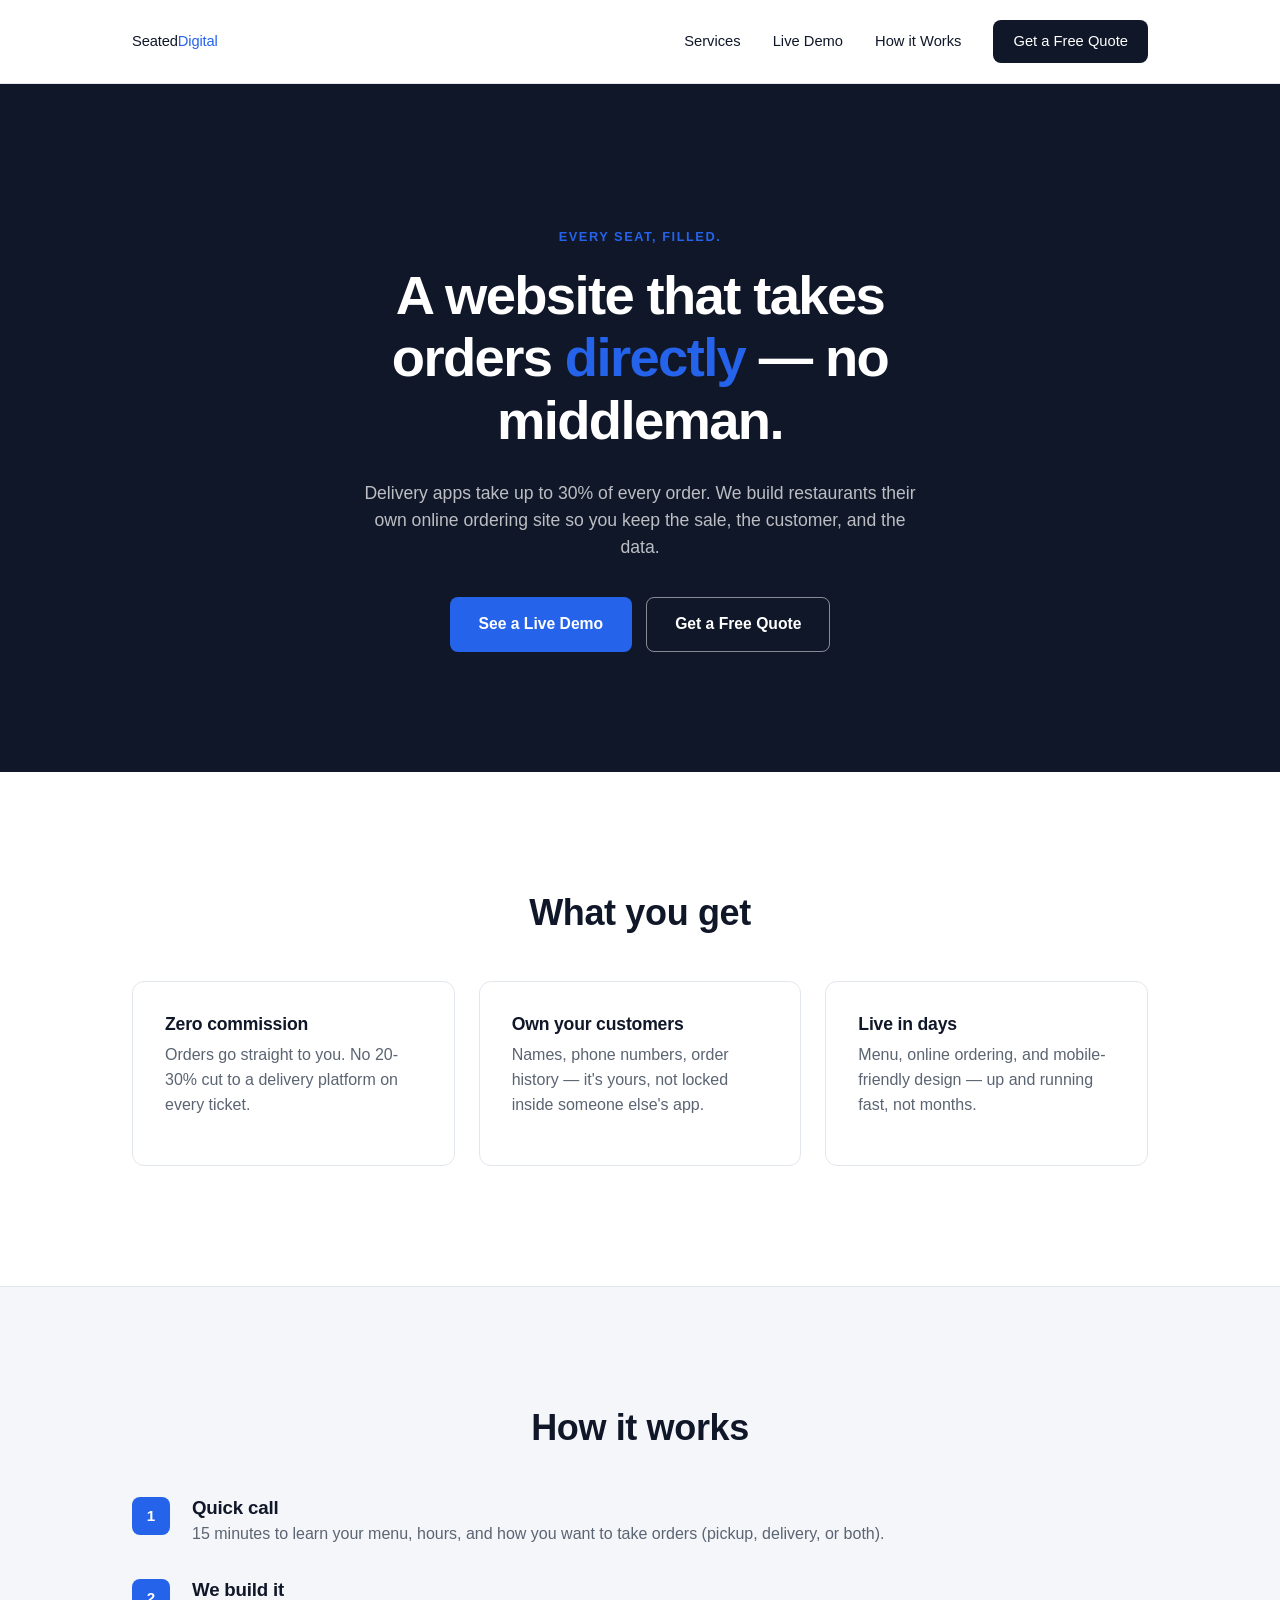
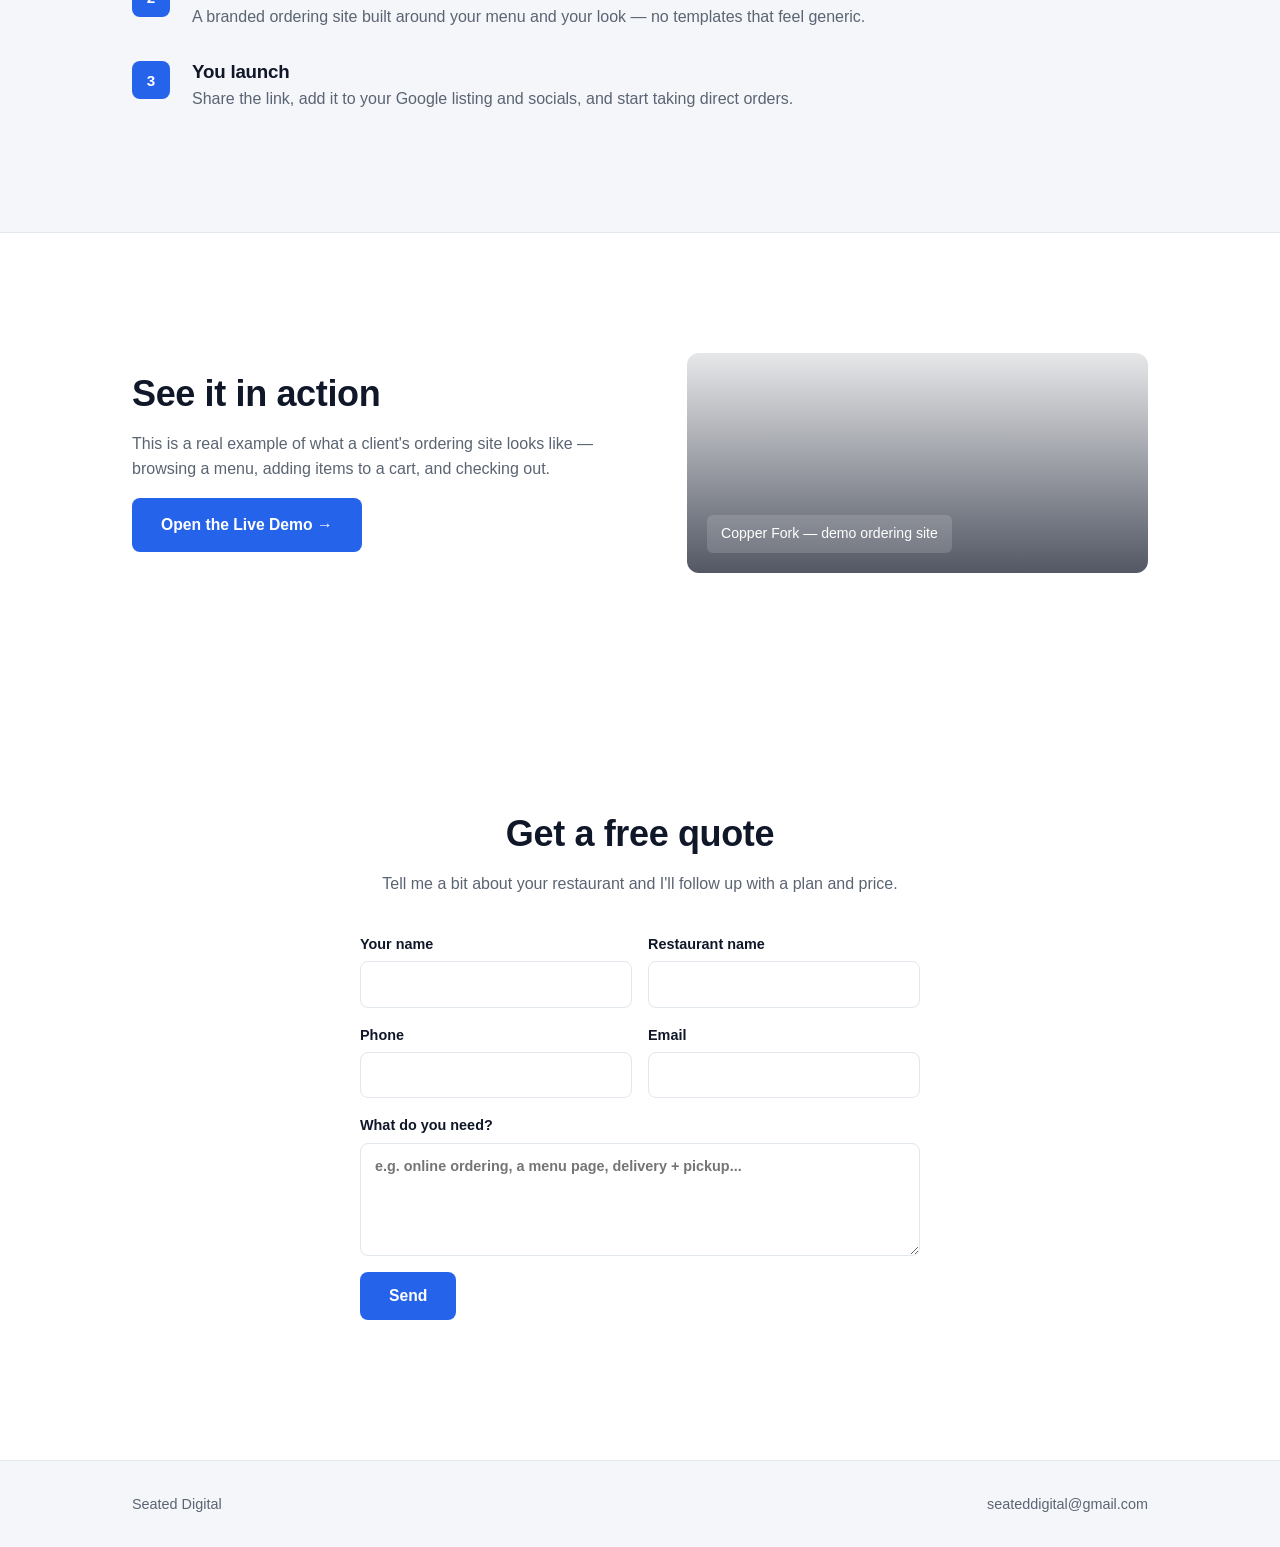
==== index.html @ dfafac38 "Simplify hero to solid background, switch accent color from orange to blue" ====
<!DOCTYPE html>
<html lang="en">
<head>
<!-- Google tag (gtag.js) -->
<script async src="https://www.googletagmanager.com/gtag/js?id=G-6BT184JYH4"></script>
<script>
  window.dataLayer = window.dataLayer || [];
  function gtag(){dataLayer.push(arguments);}
  gtag('js', new Date());

  gtag('config', 'G-6BT184JYH4');
</script>
<meta charset="UTF-8">
<meta name="viewport" content="width=device-width, initial-scale=1.0">
<title>Seated Digital — Websites & Online Ordering for Restaurants</title>
<link rel="stylesheet" href="styles.css">
</head>
<body>

<header class="nav">
  <div class="nav-inner">
    <a href="#top" class="logo">Seated<span>Digital</span></a>
    <nav>
      <a href="#services">Services</a>
      <a href="#demo">Live Demo</a>
      <a href="#how">How it Works</a>
      <a href="#contact" class="nav-cta">Get a Free Quote</a>
    </nav>
  </div>
</header>

<section class="hero" id="top">
  <div class="hero-inner">
    <p class="eyebrow">Every seat, filled.</p>
    <h1>A website that takes<br>orders <em>directly</em> — no middleman.</h1>
    <p class="subhead">
      Delivery apps take up to 30% of every order. We build restaurants their own
      online ordering site so you keep the sale, the customer, and the data.
    </p>
    <div class="hero-actions">
      <a href="#demo" class="btn btn-primary">See a Live Demo</a>
      <a href="#contact" class="btn btn-outline">Get a Free Quote</a>
    </div>
  </div>
</section>

<section class="value" id="services">
  <div class="section-inner">
    <h2 class="reveal">What you get</h2>
    <div class="cards">
      <div class="card reveal">
        <h3>Zero commission</h3>
        <p>Orders go straight to you. No 20-30% cut to a delivery platform on every ticket.</p>
      </div>
      <div class="card reveal">
        <h3>Own your customers</h3>
        <p>Names, phone numbers, order history — it's yours, not locked inside someone else's app.</p>
      </div>
      <div class="card reveal">
        <h3>Live in days</h3>
        <p>Menu, online ordering, and mobile-friendly design — up and running fast, not months.</p>
      </div>
    </div>
  </div>
</section>

<section class="how" id="how">
  <div class="section-inner">
    <h2 class="reveal">How it works</h2>
    <ol class="steps">
      <li class="reveal">
        <span class="step-num">1</span>
        <div>
          <h3>Quick call</h3>
          <p>15 minutes to learn your menu, hours, and how you want to take orders (pickup, delivery, or both).</p>
        </div>
      </li>
      <li class="reveal">
        <span class="step-num">2</span>
        <div>
          <h3>We build it</h3>
          <p>A branded ordering site built around your menu and your look — no templates that feel generic.</p>
        </div>
      </li>
      <li class="reveal">
        <span class="step-num">3</span>
        <div>
          <h3>You launch</h3>
          <p>Share the link, add it to your Google listing and socials, and start taking direct orders.</p>
        </div>
      </li>
    </ol>
  </div>
</section>

<section class="demo" id="demo">
  <div class="section-inner demo-inner">
    <div class="demo-text reveal">
      <h2>See it in action</h2>
      <p>
        This is a real example of what a client's ordering site looks like — browsing a menu,
        adding items to a cart, and checking out.
      </p>
      <a href="demo/index.html" class="btn btn-primary" target="_blank" rel="noopener">
        Open the Live Demo →
      </a>
    </div>
    <div class="demo-preview reveal">
      <div class="demo-preview-badge">Copper Fork — demo ordering site</div>
    </div>
  </div>
</section>

<section class="contact" id="contact">
  <div class="section-inner contact-inner reveal">
    <h2>Get a free quote</h2>
    <p>Tell me a bit about your restaurant and I'll follow up with a plan and price.</p>
    <form name="contact" method="POST" data-netlify="true" netlify-honeypot="bot-field" action="/thank-you.html">
      <input type="hidden" name="form-name" value="contact">
      <p class="visually-hidden"><label>Don't fill this out if you're human: <input name="bot-field"></label></p>
      <div class="form-row">
        <label>Your name
          <input type="text" name="name" required>
        </label>
        <label>Restaurant name
          <input type="text" name="restaurant" required>
        </label>
      </div>
      <div class="form-row">
        <label>Phone
          <input type="tel" name="phone">
        </label>
        <label>Email
          <input type="email" name="email" required>
        </label>
      </div>
      <label>What do you need?
        <textarea name="message" rows="4" placeholder="e.g. online ordering, a menu page, delivery + pickup..."></textarea>
      </label>
      <button type="submit" class="btn btn-primary">Send</button>
    </form>
  </div>
</section>

<footer class="footer">
  <div class="section-inner footer-inner">
    <span>Seated Digital</span>
    <a href="mailto:seateddigital@gmail.com">seateddigital@gmail.com</a>
  </div>
</footer>

<script src="script.js"></script>
</body>
</html>
---- styles.css ----
:root {
  --ink: #101728;
  --paper: #ffffff;
  --surface: #f4f6fa;
  --accent: #2563eb;
  --accent-dark: #1d4ed8;
  --line: #e2e6ed;
  --muted: #5b6472;
  font-family: -apple-system, BlinkMacSystemFont, "Segoe UI", Inter, Roboto, sans-serif;
}

* { box-sizing: border-box; }

html { scroll-behavior: smooth; }

body {
  margin: 0;
  color: var(--ink);
  background: var(--paper);
  line-height: 1.55;
}

h1, h2, h3 { line-height: 1.15; margin: 0 0 0.5em; letter-spacing: -0.01em; }
p { margin: 0 0 1em; color: var(--muted); }
a { color: inherit; }

.section-inner {
  max-width: 1080px;
  margin: 0 auto;
  padding: 0 32px;
}

/* Scroll-reveal */
.reveal {
  opacity: 0;
  transform: translateY(24px);
  transition: opacity 0.7s cubic-bezier(0.16,1,0.3,1), transform 0.7s cubic-bezier(0.16,1,0.3,1);
}
.reveal.in-view { opacity: 1; transform: translateY(0); }
@media (prefers-reduced-motion: reduce) {
  .reveal { opacity: 1; transform: none; transition: none; }
}

/* Nav */
.nav {
  position: sticky;
  top: 0;
  background: rgba(255,255,255,0.96);
  border-bottom: 1px solid var(--line);
  z-index: 10;
  transition: box-shadow 0.3s ease;
}
.nav.scrolled { box-shadow: 0 4px 16px rgba(16,23,40,0.05); }
.nav-inner {
  max-width: 1080px;
  margin: 0 auto;
  padding: 20px 32px;
  display: flex;
  align-items: center;
  justify-content: space-between;
}
.logo {
  font-weight: 700;
  font-size: 1.15rem;
  letter-spacing: -0.01em;
  text-decoration: none;
  color: var(--ink);
}
.logo span { color: var(--accent); }
.nav nav { display: flex; align-items: center; gap: 32px; }
.nav a { text-decoration: none; font-size: 0.92rem; font-weight: 500; color: var(--ink); position: relative; }
.nav nav a:not(.nav-cta)::after {
  content: "";
  position: absolute;
  left: 0; bottom: -4px;
  width: 100%; height: 1px;
  background: var(--ink);
  transform: scaleX(0);
  transform-origin: right;
  transition: transform 0.3s ease;
}
.nav nav a:not(.nav-cta):hover::after { transform: scaleX(1); transform-origin: left; }
.nav-cta {
  background: var(--ink);
  color: white !important;
  padding: 10px 20px;
  border-radius: 8px;
  font-weight: 600;
  transition: background 0.25s ease, transform 0.25s ease;
  display: inline-block;
}
.nav-cta:hover { background: var(--accent); transform: translateY(-1px); }

/* Hero: simple solid background, no photos */
.hero {
  padding: 140px 32px 120px;
  text-align: center;
  background: var(--ink);
}
.hero-inner { max-width: 700px; margin: 0 auto; }
.eyebrow {
  display: inline-block;
  font-weight: 600;
  font-size: 0.8rem;
  letter-spacing: 0.12em;
  text-transform: uppercase;
  color: var(--accent);
  margin-bottom: 18px;
}
.hero h1 {
  font-size: clamp(2.2rem, 5.5vw, 3.4rem);
  letter-spacing: -0.03em;
  color: white;
}
.hero h1 em { font-style: normal; color: var(--accent); }
.subhead {
  font-size: 1.1rem;
  max-width: 560px;
  margin: 22px auto 36px;
  color: rgba(255,255,255,0.72);
}
.hero-actions { display: flex; gap: 14px; justify-content: center; flex-wrap: wrap; }

.btn {
  display: inline-block;
  padding: 14px 28px;
  border-radius: 8px;
  font-weight: 600;
  text-decoration: none;
  font-size: 0.98rem;
  border: 1px solid transparent;
  cursor: pointer;
  transition: transform 0.25s cubic-bezier(0.16,1,0.3,1), box-shadow 0.25s cubic-bezier(0.16,1,0.3,1), background 0.2s ease, color 0.2s ease, border-color 0.2s ease;
}
.btn-primary { background: var(--accent); color: white; }
.btn-primary:hover {
  background: var(--accent-dark);
  transform: translateY(-2px);
  box-shadow: 0 10px 24px rgba(37, 99, 235, 0.3);
}
.btn-outline { border-color: var(--ink); color: var(--ink); }
.btn-outline:hover { background: var(--ink); color: white; transform: translateY(-2px); }
.hero .btn-outline { border-color: rgba(255,255,255,0.5); color: white; }
.hero .btn-outline:hover { background: white; color: var(--ink); border-color: white; }

/* Value cards */
.value { padding: 120px 0; }
.value h2, .how h2, .demo h2, .contact h2 { text-align: center; font-size: 2.25rem; }
.cards {
  display: grid;
  grid-template-columns: repeat(auto-fit, minmax(240px, 1fr));
  gap: 24px;
  margin-top: 48px;
}
.card {
  background: var(--paper);
  border: 1px solid var(--line);
  border-radius: 12px;
  padding: 32px;
  transition: transform 0.35s cubic-bezier(0.16,1,0.3,1), box-shadow 0.35s cubic-bezier(0.16,1,0.3,1), border-color 0.3s ease;
}
.card:hover {
  transform: translateY(-6px);
  box-shadow: 0 20px 40px rgba(16,23,40,0.08);
  border-color: rgba(37,99,235,0.3);
}
.card h3 { color: var(--ink); font-size: 1.1rem; }

.visually-hidden {
  position: absolute;
  width: 1px; height: 1px;
  overflow: hidden;
  clip: rect(0 0 0 0);
  white-space: nowrap;
}

/* How it works */
.how {
  padding: 120px 0;
  background: var(--surface);
  color: var(--ink);
  border-top: 1px solid var(--line);
  border-bottom: 1px solid var(--line);
}
.steps { list-style: none; margin: 48px 0 0; padding: 0; display: grid; gap: 32px; }
.steps li {
  display: flex; gap: 22px; align-items: flex-start;
  transition: transform 0.4s cubic-bezier(0.16,1,0.3,1);
}
.steps li:hover { transform: translateX(6px); }
.step-num {
  flex-shrink: 0;
  width: 38px; height: 38px;
  border-radius: 8px;
  background: var(--accent);
  color: white;
  display: flex; align-items: center; justify-content: center;
  font-weight: 700;
  font-size: 0.95rem;
  transition: transform 0.35s cubic-bezier(0.16,1,0.3,1);
}
.steps li:hover .step-num { transform: scale(1.08); }
.steps h3 { margin-bottom: 4px; color: var(--ink); }
.steps p { margin: 0; color: var(--muted); }

/* Demo */
.demo { padding: 120px 0; }
.demo-inner {
  display: grid;
  grid-template-columns: 1.1fr 1fr;
  gap: 48px;
  align-items: center;
  text-align: left;
}
.demo h2 { text-align: left; }
.demo-preview {
  background:
    linear-gradient(180deg, rgba(16,23,40,0.1), rgba(16,23,40,0.72)),
    url("https://images.unsplash.com/photo-1627781962452-6b468257844b?w=800&q=75&auto=format&fit=crop") center/cover no-repeat;
  border-radius: 12px;
  min-height: 220px;
  display: flex;
  align-items: flex-end;
  padding: 20px;
  transition: transform 0.5s cubic-bezier(0.16,1,0.3,1), box-shadow 0.5s cubic-bezier(0.16,1,0.3,1);
}
.demo-preview:hover {
  transform: scale(1.02);
  box-shadow: 0 20px 44px rgba(16,23,40,0.16);
}
.demo-preview-badge {
  background: rgba(255,255,255,0.15);
  backdrop-filter: blur(4px);
  color: white;
  padding: 8px 14px;
  border-radius: 6px;
  font-size: 0.88rem;
}

/* Contact */
.contact { padding: 120px 0 140px; background: var(--paper); }
.contact-inner { text-align: center; }
.contact form { text-align: left; max-width: 560px; margin: 36px auto 0; display: grid; gap: 16px; }
.form-row { display: grid; grid-template-columns: 1fr 1fr; gap: 16px; }
label { display: flex; flex-direction: column; gap: 6px; font-size: 0.9rem; font-weight: 600; color: var(--ink); }
input, textarea {
  font: inherit;
  padding: 11px 14px;
  border: 1px solid var(--line);
  border-radius: 8px;
  background: var(--paper);
  transition: border-color 0.2s ease, box-shadow 0.2s ease;
}
input:focus, textarea:focus {
  outline: none;
  border-color: var(--accent);
  box-shadow: 0 0 0 3px rgba(37,99,235,0.14);
}
.contact .btn { justify-self: start; }

/* Footer */
.footer { padding: 32px 0; background: var(--surface); border-top: 1px solid var(--line); }
.footer-inner { display: flex; justify-content: space-between; font-size: 0.9rem; color: var(--muted); }
.footer a { text-decoration: none; color: var(--muted); transition: color 0.2s ease; }
.footer a:hover { color: var(--accent); }

@media (max-width: 720px) {
  .nav nav { gap: 14px; }
  .nav nav a:not(.nav-cta) { display: none; }
  .demo-inner { grid-template-columns: 1fr; }
  .form-row { grid-template-columns: 1fr; }
  .hero { padding: 100px 24px 80px; }
  .value, .how, .demo { padding: 80px 0; }
  .contact { padding: 80px 0 100px; }
}
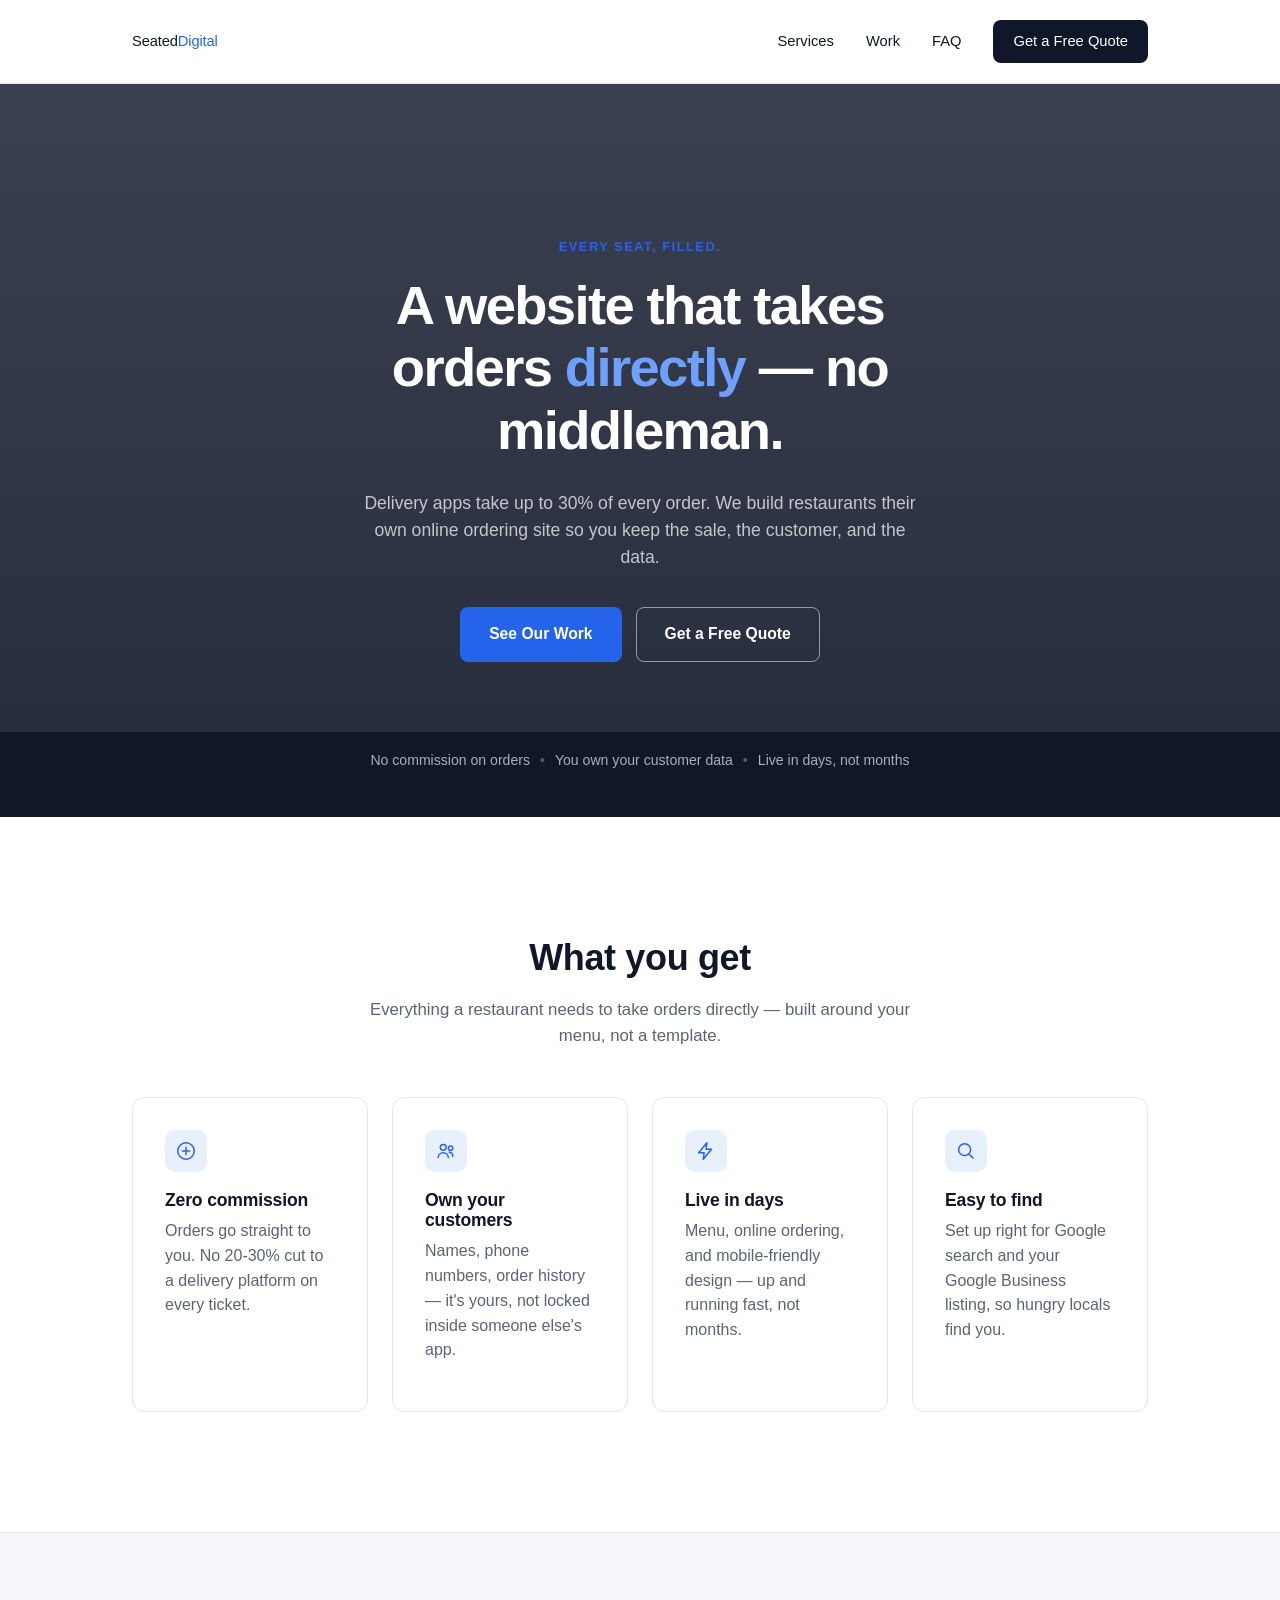
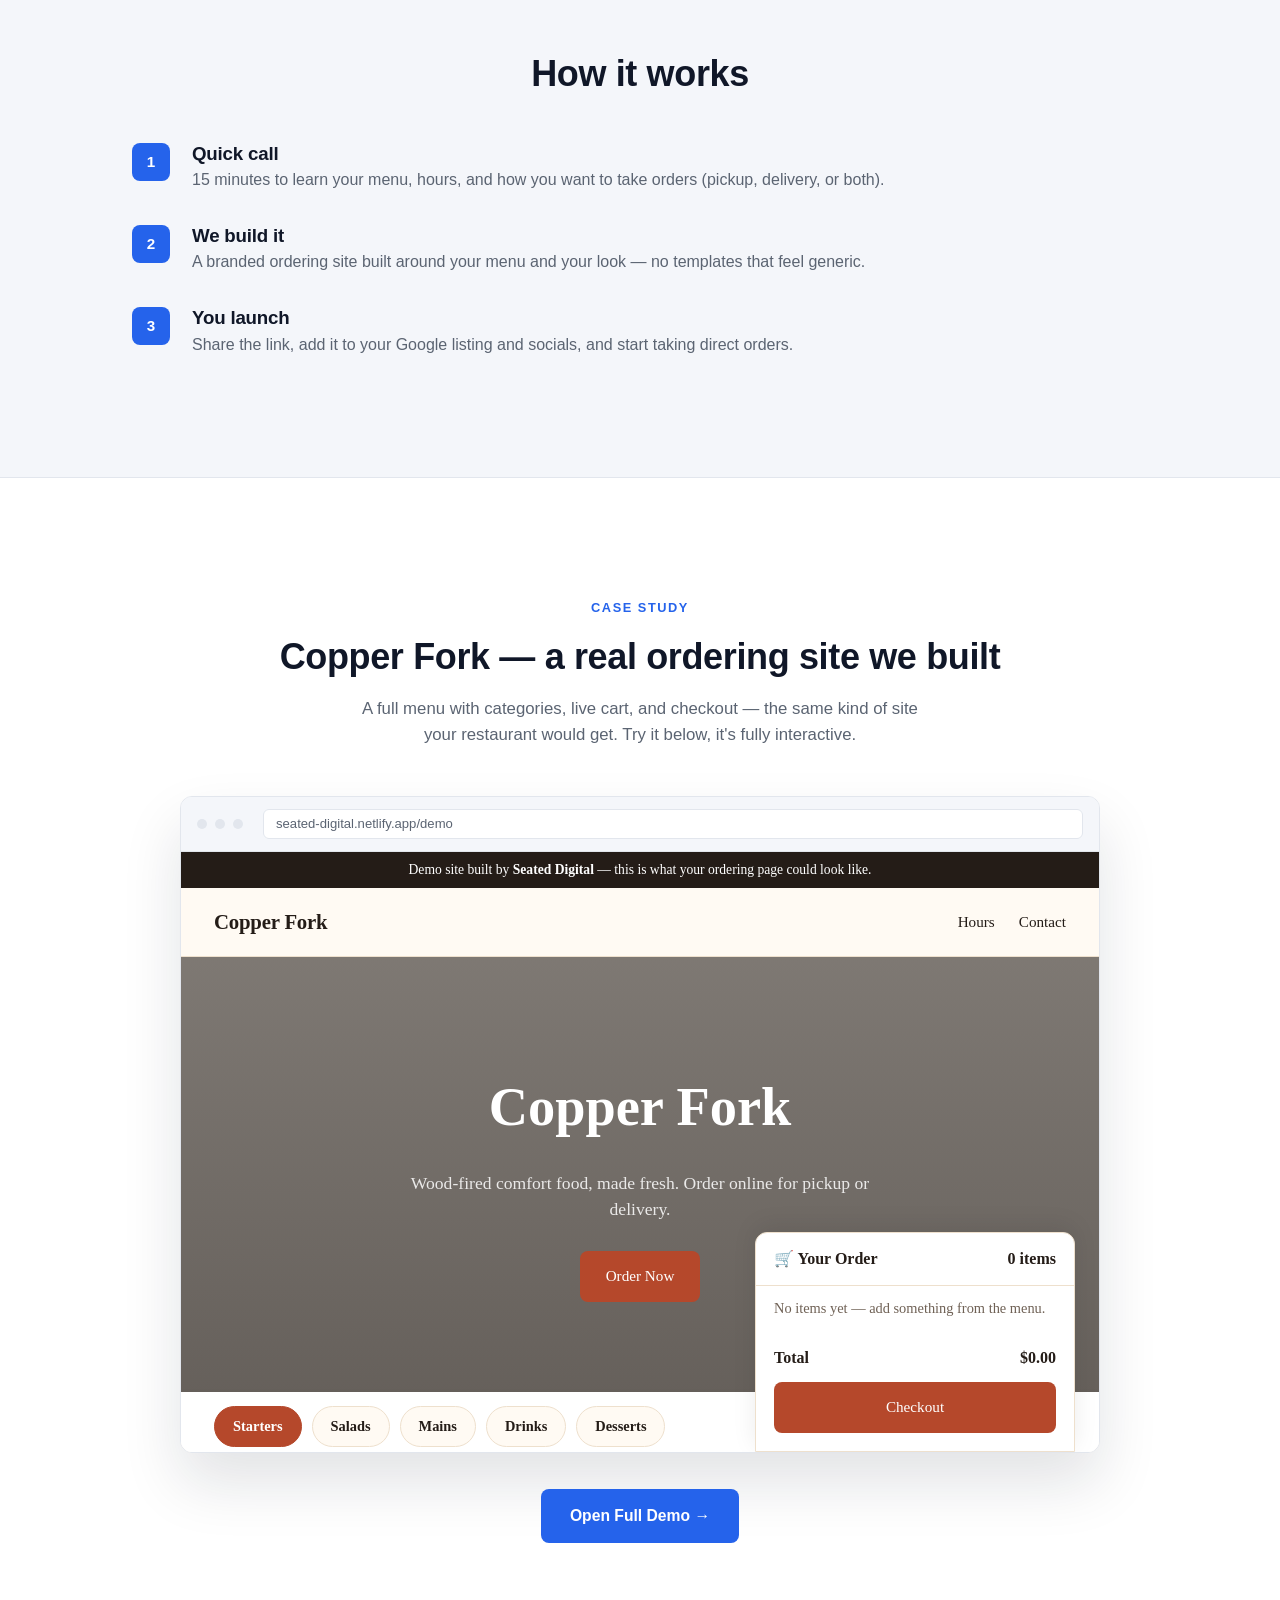
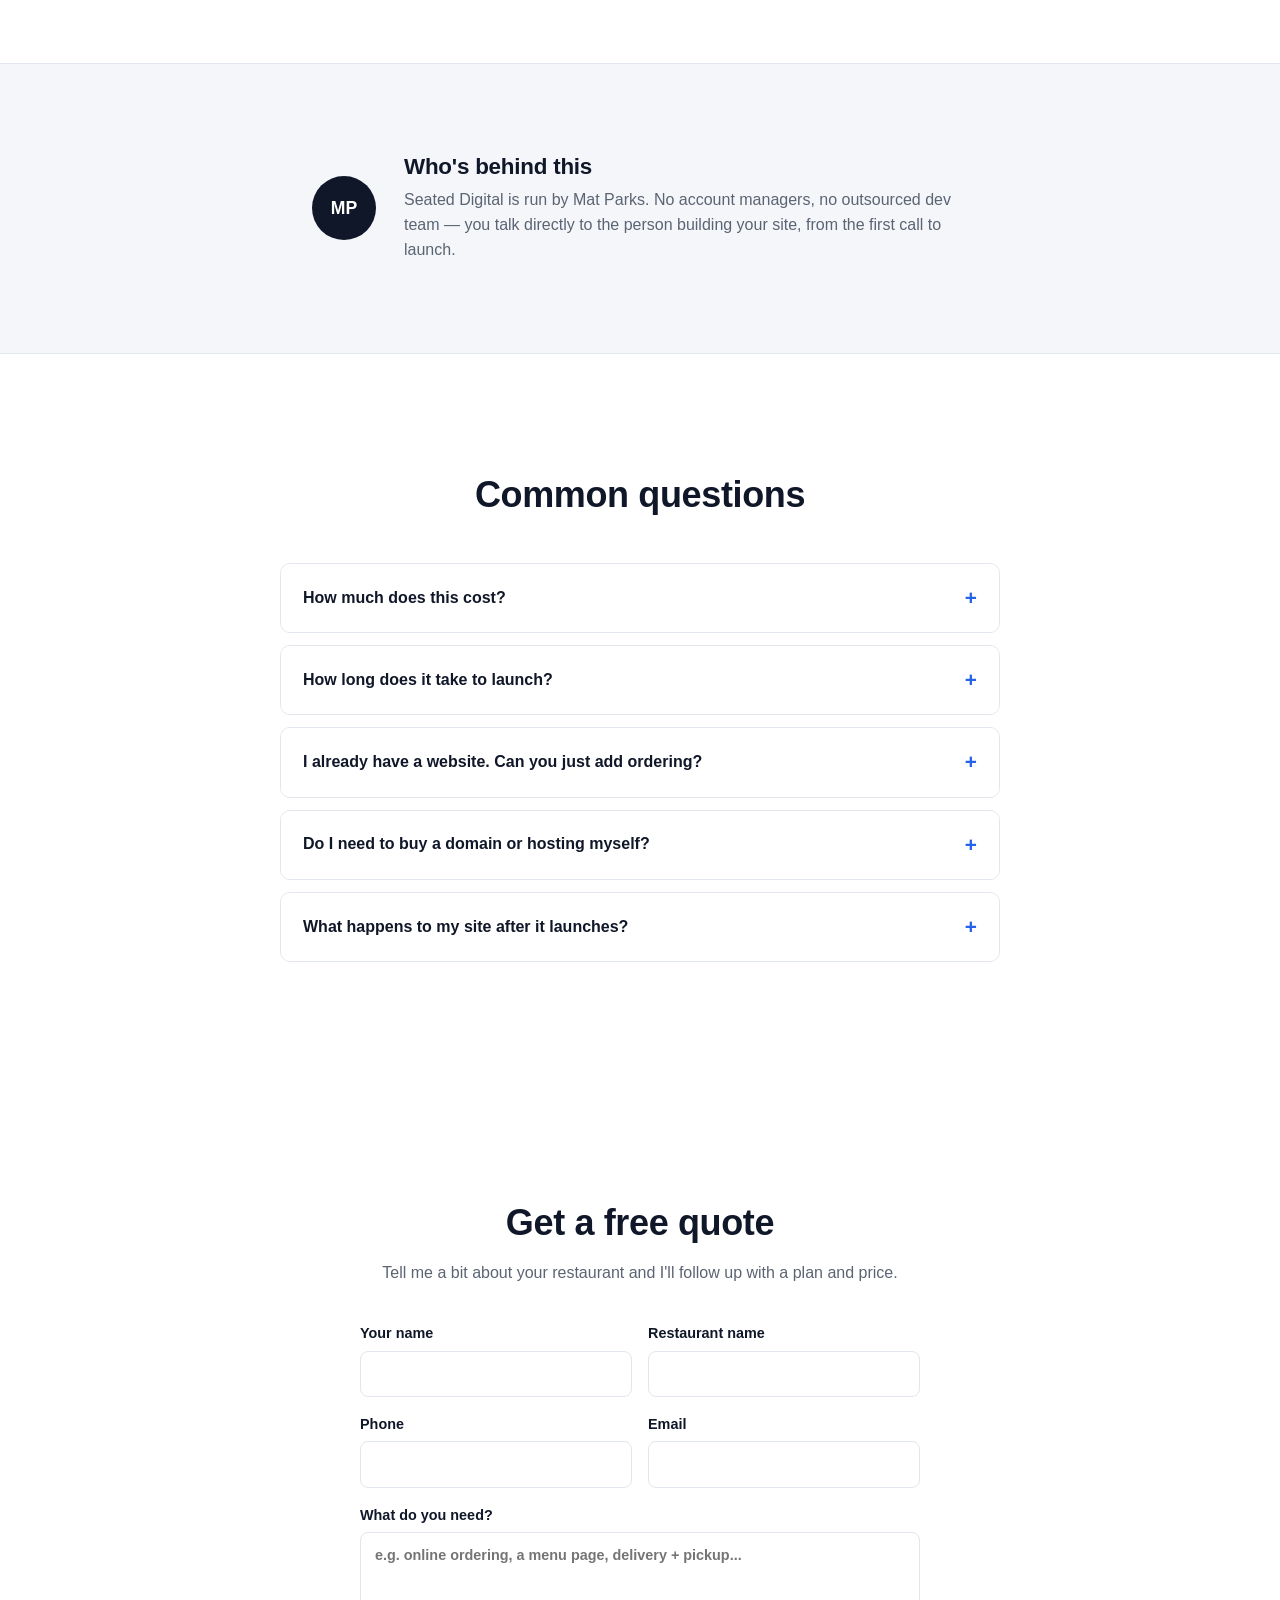
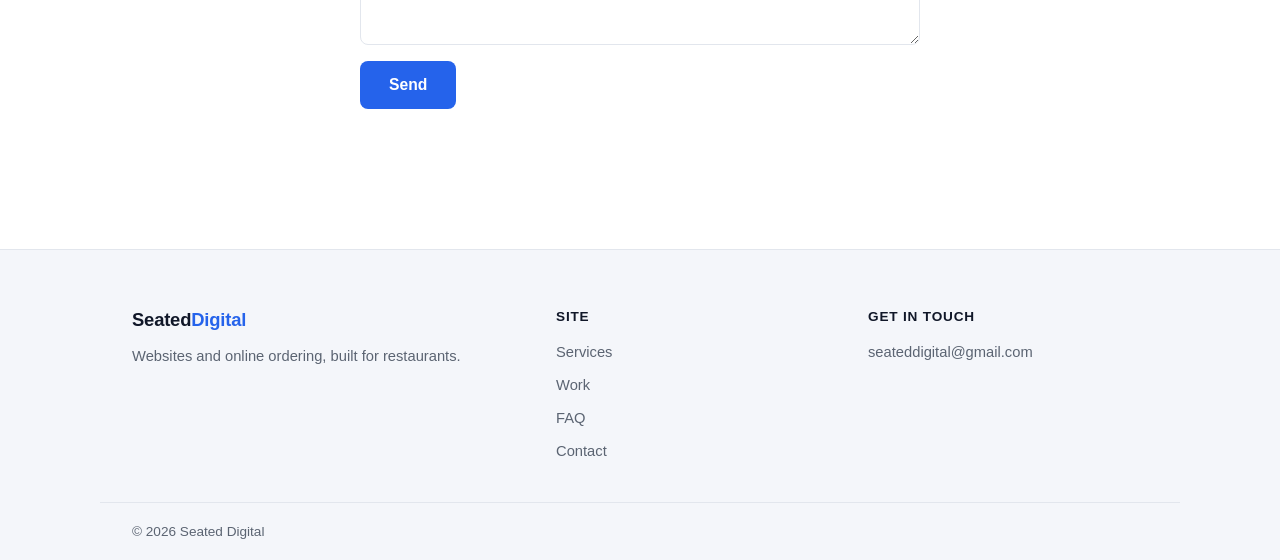
==== commit 49155f76: "Add agency depth: hero photo, trust bar, expanded services with icons, live demo case study, FAQ acc" ====
--- a/index.html
+++ b/index.html
@@ -22,14 +22,16 @@
     <a href="#top" class="logo">Seated<span>Digital</span></a>
     <nav>
       <a href="#services">Services</a>
-      <a href="#demo">Live Demo</a>
-      <a href="#how">How it Works</a>
+      <a href="#work">Work</a>
+      <a href="#faq">FAQ</a>
       <a href="#contact" class="nav-cta">Get a Free Quote</a>
     </nav>
   </div>
 </header>
 
 <section class="hero" id="top">
+  <div class="hero-bg" style="background-image: url('https://images.unsplash.com/photo-1728044849277-9cb3cd94e729?w=1600&q=75&auto=format&fit=crop')"></div>
+  <div class="hero-overlay"></div>
   <div class="hero-inner">
     <p class="eyebrow">Every seat, filled.</p>
     <h1>A website that takes<br>orders <em>directly</em> — no middleman.</h1>
@@ -38,27 +40,54 @@
       online ordering site so you keep the sale, the customer, and the data.
     </p>
     <div class="hero-actions">
-      <a href="#demo" class="btn btn-primary">See a Live Demo</a>
+      <a href="#work" class="btn btn-primary">See Our Work</a>
       <a href="#contact" class="btn btn-outline">Get a Free Quote</a>
     </div>
   </div>
 </section>
 
+<div class="trust-bar">
+  <div class="section-inner trust-bar-inner">
+    <span>No commission on orders</span>
+    <span class="dot">•</span>
+    <span>You own your customer data</span>
+    <span class="dot">•</span>
+    <span>Live in days, not months</span>
+  </div>
+</div>
+
 <section class="value" id="services">
   <div class="section-inner">
     <h2 class="reveal">What you get</h2>
+    <p class="section-lede reveal">Everything a restaurant needs to take orders directly — built around your menu, not a template.</p>
     <div class="cards">
       <div class="card reveal">
+        <div class="card-icon">
+          <svg viewBox="0 0 24 24" fill="none" stroke="currentColor" stroke-width="1.6"><circle cx="12" cy="12" r="9"/><path d="M8 12h8M12 8v8" stroke-linecap="round"/></svg>
+        </div>
         <h3>Zero commission</h3>
         <p>Orders go straight to you. No 20-30% cut to a delivery platform on every ticket.</p>
       </div>
       <div class="card reveal">
+        <div class="card-icon">
+          <svg viewBox="0 0 24 24" fill="none" stroke="currentColor" stroke-width="1.6"><circle cx="9" cy="8" r="3.2"/><path d="M3.5 19c0-3 2.5-5.2 5.5-5.2s5.5 2.2 5.5 5.2" stroke-linecap="round"/><circle cx="17" cy="9" r="2.4"/><path d="M15.5 13.3c2.3.3 4 2.2 4 4.7" stroke-linecap="round"/></svg>
+        </div>
         <h3>Own your customers</h3>
         <p>Names, phone numbers, order history — it's yours, not locked inside someone else's app.</p>
       </div>
       <div class="card reveal">
+        <div class="card-icon">
+          <svg viewBox="0 0 24 24" fill="none" stroke="currentColor" stroke-width="1.6"><path d="M13 3 4 14h6l-1 7 9-11h-6l1-7Z" stroke-linejoin="round"/></svg>
+        </div>
         <h3>Live in days</h3>
         <p>Menu, online ordering, and mobile-friendly design — up and running fast, not months.</p>
+      </div>
+      <div class="card reveal">
+        <div class="card-icon">
+          <svg viewBox="0 0 24 24" fill="none" stroke="currentColor" stroke-width="1.6"><circle cx="10.5" cy="10.5" r="6.5"/><path d="m19.5 19.5-4-4" stroke-linecap="round"/></svg>
+        </div>
+        <h3>Easy to find</h3>
+        <p>Set up right for Google search and your Google Business listing, so hungry locals find you.</p>
       </div>
     </div>
   </div>
@@ -93,20 +122,91 @@
   </div>
 </section>
 
-<section class="demo" id="demo">
-  <div class="section-inner demo-inner">
-    <div class="demo-text reveal">
-      <h2>See it in action</h2>
+<section class="work" id="work">
+  <div class="section-inner">
+    <p class="eyebrow eyebrow-dark reveal">Case study</p>
+    <h2 class="reveal">Copper Fork — a real ordering site we built</h2>
+    <p class="section-lede reveal">
+      A full menu with categories, live cart, and checkout — the same kind of site
+      your restaurant would get. Try it below, it's fully interactive.
+    </p>
+    <div class="browser-frame reveal">
+      <div class="browser-bar">
+        <span class="browser-dot"></span>
+        <span class="browser-dot"></span>
+        <span class="browser-dot"></span>
+        <span class="browser-url">seated-digital.netlify.app/demo</span>
+      </div>
+      <iframe class="browser-frame-iframe" src="demo/index.html" title="Copper Fork live demo" loading="lazy"></iframe>
+    </div>
+    <div class="work-actions reveal">
+      <a href="demo/index.html" class="btn btn-primary" target="_blank" rel="noopener">Open Full Demo →</a>
+    </div>
+  </div>
+</section>
+
+<section class="about">
+  <div class="section-inner about-inner reveal">
+    <div class="about-avatar">MP</div>
+    <div>
+      <h2>Who's behind this</h2>
       <p>
-        This is a real example of what a client's ordering site looks like — browsing a menu,
-        adding items to a cart, and checking out.
+        Seated Digital is run by Mat Parks. No account managers, no outsourced dev team —
+        you talk directly to the person building your site, from the first call to launch.
       </p>
-      <a href="demo/index.html" class="btn btn-primary" target="_blank" rel="noopener">
-        Open the Live Demo →
-      </a>
-    </div>
-    <div class="demo-preview reveal">
-      <div class="demo-preview-badge">Copper Fork — demo ordering site</div>
+    </div>
+  </div>
+</section>
+
+<section class="faq" id="faq">
+  <div class="section-inner">
+    <h2 class="reveal">Common questions</h2>
+    <div class="faq-list">
+      <div class="faq-item reveal">
+        <button class="faq-question">
+          <span>How much does this cost?</span>
+          <span class="faq-icon">+</span>
+        </button>
+        <div class="faq-answer">
+          <p>It depends on your menu size and what you need (pickup only vs. pickup + delivery, etc.). Book a free call and you'll get a straight price before any work starts — no surprise invoices.</p>
+        </div>
+      </div>
+      <div class="faq-item reveal">
+        <button class="faq-question">
+          <span>How long does it take to launch?</span>
+          <span class="faq-icon">+</span>
+        </button>
+        <div class="faq-answer">
+          <p>Most sites are ready within a few days of our call, depending on how quickly I get your menu and photos.</p>
+        </div>
+      </div>
+      <div class="faq-item reveal">
+        <button class="faq-question">
+          <span>I already have a website. Can you just add ordering?</span>
+          <span class="faq-icon">+</span>
+        </button>
+        <div class="faq-answer">
+          <p>Yes — I can add direct ordering to an existing site, or build a fresh one if your current site needs a refresh anyway.</p>
+        </div>
+      </div>
+      <div class="faq-item reveal">
+        <button class="faq-question">
+          <span>Do I need to buy a domain or hosting myself?</span>
+          <span class="faq-icon">+</span>
+        </button>
+        <div class="faq-answer">
+          <p>If you already own a domain, I connect it. If not, I'll walk you through buying one — it's usually about $12–20/year and stays in your name, not mine.</p>
+        </div>
+      </div>
+      <div class="faq-item reveal">
+        <button class="faq-question">
+          <span>What happens to my site after it launches?</span>
+          <span class="faq-icon">+</span>
+        </button>
+        <div class="faq-answer">
+          <p>It's yours. I'm available for updates (new menu items, seasonal changes) whenever you need them.</p>
+        </div>
+      </div>
     </div>
   </div>
 </section>
@@ -144,8 +244,24 @@
 
 <footer class="footer">
   <div class="section-inner footer-inner">
-    <span>Seated Digital</span>
-    <a href="mailto:seateddigital@gmail.com">seateddigital@gmail.com</a>
+    <div class="footer-brand">
+      <a href="#top" class="logo">Seated<span>Digital</span></a>
+      <p>Websites and online ordering, built for restaurants.</p>
+    </div>
+    <div class="footer-col">
+      <h4>Site</h4>
+      <a href="#services">Services</a>
+      <a href="#work">Work</a>
+      <a href="#faq">FAQ</a>
+      <a href="#contact">Contact</a>
+    </div>
+    <div class="footer-col">
+      <h4>Get in touch</h4>
+      <a href="mailto:seateddigital@gmail.com">seateddigital@gmail.com</a>
+    </div>
+  </div>
+  <div class="section-inner footer-bottom">
+    <span>© 2026 Seated Digital</span>
   </div>
 </footer>
 
--- a/styles.css
+++ b/styles.css
@@ -28,6 +28,12 @@
   max-width: 1080px;
   margin: 0 auto;
   padding: 0 32px;
+}
+.section-lede {
+  max-width: 560px;
+  margin: 0 auto 8px;
+  text-align: center;
+  font-size: 1.05rem;
 }
 
 /* Scroll-reveal */
@@ -91,13 +97,30 @@
 }
 .nav-cta:hover { background: var(--accent); transform: translateY(-1px); }
 
-/* Hero: simple solid background, no photos */
+/* Hero: single static photo, dark overlay */
 .hero {
-  padding: 140px 32px 120px;
+  position: relative;
+  padding: 150px 32px 70px;
   text-align: center;
-  background: var(--ink);
-}
-.hero-inner { max-width: 700px; margin: 0 auto; }
+  overflow: hidden;
+}
+.hero-bg {
+  position: absolute;
+  inset: 0;
+  background-size: cover;
+  background-position: center;
+  animation: kenburns 18s ease-in-out infinite alternate;
+}
+@keyframes kenburns {
+  from { transform: scale(1); }
+  to { transform: scale(1.08); }
+}
+.hero-overlay {
+  position: absolute;
+  inset: 0;
+  background: linear-gradient(180deg, rgba(16,23,40,0.82), rgba(16,23,40,0.9));
+}
+.hero-inner { max-width: 700px; margin: 0 auto; position: relative; z-index: 2; }
 .eyebrow {
   display: inline-block;
   font-weight: 600;
@@ -107,12 +130,13 @@
   color: var(--accent);
   margin-bottom: 18px;
 }
+.eyebrow-dark { color: var(--accent); }
 .hero h1 {
   font-size: clamp(2.2rem, 5.5vw, 3.4rem);
   letter-spacing: -0.03em;
   color: white;
 }
-.hero h1 em { font-style: normal; color: var(--accent); }
+.hero h1 em { font-style: normal; color: #6ea1ff; }
 .subhead {
   font-size: 1.1rem;
   max-width: 560px;
@@ -120,6 +144,20 @@
   color: rgba(255,255,255,0.72);
 }
 .hero-actions { display: flex; gap: 14px; justify-content: center; flex-wrap: wrap; }
+
+/* Trust bar */
+.trust-bar { background: var(--ink); padding: 18px 0 46px; }
+.trust-bar-inner {
+  display: flex;
+  justify-content: center;
+  flex-wrap: wrap;
+  gap: 10px;
+  text-align: center;
+  font-size: 0.88rem;
+  color: rgba(255,255,255,0.65);
+  font-weight: 500;
+}
+.trust-bar .dot { color: rgba(255,255,255,0.3); }
 
 .btn {
   display: inline-block;
@@ -145,10 +183,10 @@
 
 /* Value cards */
 .value { padding: 120px 0; }
-.value h2, .how h2, .demo h2, .contact h2 { text-align: center; font-size: 2.25rem; }
+.value h2, .how h2, .work h2, .faq h2, .contact h2 { text-align: center; font-size: 2.25rem; }
 .cards {
   display: grid;
-  grid-template-columns: repeat(auto-fit, minmax(240px, 1fr));
+  grid-template-columns: repeat(auto-fit, minmax(230px, 1fr));
   gap: 24px;
   margin-top: 48px;
 }
@@ -164,6 +202,15 @@
   box-shadow: 0 20px 40px rgba(16,23,40,0.08);
   border-color: rgba(37,99,235,0.3);
 }
+.card-icon {
+  width: 42px; height: 42px;
+  border-radius: 10px;
+  background: rgba(37,99,235,0.1);
+  color: var(--accent);
+  display: flex; align-items: center; justify-content: center;
+  margin-bottom: 18px;
+}
+.card-icon svg { width: 22px; height: 22px; }
 .card h3 { color: var(--ink); font-size: 1.1rem; }
 
 .visually-hidden {
@@ -203,39 +250,102 @@
 .steps h3 { margin-bottom: 4px; color: var(--ink); }
 .steps p { margin: 0; color: var(--muted); }
 
-/* Demo */
-.demo { padding: 120px 0; }
-.demo-inner {
-  display: grid;
-  grid-template-columns: 1.1fr 1fr;
-  gap: 48px;
+/* Work / case study */
+.work { padding: 120px 0; text-align: center; }
+.work .eyebrow-dark { display: block; }
+.browser-frame {
+  margin: 48px auto 0;
+  max-width: 920px;
+  border-radius: 12px;
+  overflow: hidden;
+  border: 1px solid var(--line);
+  box-shadow: 0 30px 60px rgba(16,23,40,0.12);
+  background: var(--paper);
+}
+.browser-bar {
+  display: flex;
   align-items: center;
+  gap: 8px;
+  padding: 12px 16px;
+  background: var(--surface);
+  border-bottom: 1px solid var(--line);
+}
+.browser-dot { width: 10px; height: 10px; border-radius: 50%; background: var(--line); }
+.browser-url {
+  margin-left: 12px;
+  font-size: 0.82rem;
+  color: var(--muted);
+  background: var(--paper);
+  border: 1px solid var(--line);
+  border-radius: 6px;
+  padding: 4px 12px;
+  flex: 1;
   text-align: left;
 }
-.demo h2 { text-align: left; }
-.demo-preview {
-  background:
-    linear-gradient(180deg, rgba(16,23,40,0.1), rgba(16,23,40,0.72)),
-    url("https://images.unsplash.com/photo-1627781962452-6b468257844b?w=800&q=75&auto=format&fit=crop") center/cover no-repeat;
-  border-radius: 12px;
-  min-height: 220px;
+.browser-frame-iframe {
+  width: 100%;
+  height: 600px;
+  border: none;
+  display: block;
+}
+.work-actions { margin-top: 36px; }
+
+/* About */
+.about { padding: 90px 0; background: var(--surface); border-top: 1px solid var(--line); border-bottom: 1px solid var(--line); }
+.about-inner {
   display: flex;
-  align-items: flex-end;
-  padding: 20px;
-  transition: transform 0.5s cubic-bezier(0.16,1,0.3,1), box-shadow 0.5s cubic-bezier(0.16,1,0.3,1);
-}
-.demo-preview:hover {
-  transform: scale(1.02);
-  box-shadow: 0 20px 44px rgba(16,23,40,0.16);
-}
-.demo-preview-badge {
-  background: rgba(255,255,255,0.15);
-  backdrop-filter: blur(4px);
+  align-items: center;
+  gap: 28px;
+  max-width: 720px;
+}
+.about-avatar {
+  flex-shrink: 0;
+  width: 64px; height: 64px;
+  border-radius: 50%;
+  background: var(--ink);
   color: white;
-  padding: 8px 14px;
-  border-radius: 6px;
-  font-size: 0.88rem;
-}
+  display: flex; align-items: center; justify-content: center;
+  font-weight: 700;
+  font-size: 1.1rem;
+}
+.about h2 { font-size: 1.4rem; margin-bottom: 8px; }
+.about p { margin: 0; }
+
+/* FAQ */
+.faq { padding: 120px 0; }
+.faq-list { max-width: 720px; margin: 48px auto 0; display: grid; gap: 12px; }
+.faq-item { border: 1px solid var(--line); border-radius: 10px; overflow: hidden; }
+.faq-question {
+  width: 100%;
+  display: flex;
+  align-items: center;
+  justify-content: space-between;
+  gap: 16px;
+  padding: 18px 22px;
+  background: var(--paper);
+  border: none;
+  text-align: left;
+  font: inherit;
+  font-weight: 600;
+  font-size: 1rem;
+  color: var(--ink);
+  cursor: pointer;
+}
+.faq-icon {
+  flex-shrink: 0;
+  font-size: 1.3rem;
+  color: var(--accent);
+  transition: transform 0.25s ease;
+}
+.faq-item.open .faq-icon { transform: rotate(45deg); }
+.faq-answer {
+  max-height: 0;
+  overflow: hidden;
+  transition: max-height 0.3s ease;
+  background: var(--paper);
+}
+.faq-answer p { padding: 0 22px 20px; margin: 0; }
+.faq-item.open .faq-answer { max-height: 220px; }
 
 /* Contact */
 .contact { padding: 120px 0 140px; background: var(--paper); }
@@ -259,17 +369,34 @@
 .contact .btn { justify-self: start; }
 
 /* Footer */
-.footer { padding: 32px 0; background: var(--surface); border-top: 1px solid var(--line); }
-.footer-inner { display: flex; justify-content: space-between; font-size: 0.9rem; color: var(--muted); }
-.footer a { text-decoration: none; color: var(--muted); transition: color 0.2s ease; }
-.footer a:hover { color: var(--accent); }
+.footer { padding: 56px 0 0; background: var(--surface); border-top: 1px solid var(--line); }
+.footer-inner {
+  display: grid;
+  grid-template-columns: 1.4fr 1fr 1fr;
+  gap: 32px;
+  padding-bottom: 40px;
+}
+.footer-brand p { margin-top: 10px; font-size: 0.92rem; }
+.footer-col { display: flex; flex-direction: column; gap: 10px; }
+.footer-col h4 { font-size: 0.85rem; text-transform: uppercase; letter-spacing: 0.06em; color: var(--ink); margin: 0 0 4px; }
+.footer-col a { text-decoration: none; color: var(--muted); font-size: 0.92rem; transition: color 0.2s ease; }
+.footer-col a:hover { color: var(--accent); }
+.footer-bottom {
+  border-top: 1px solid var(--line);
+  padding: 18px 32px;
+  font-size: 0.85rem;
+  color: var(--muted);
+}
 
 @media (max-width: 720px) {
   .nav nav { gap: 14px; }
   .nav nav a:not(.nav-cta) { display: none; }
-  .demo-inner { grid-template-columns: 1fr; }
   .form-row { grid-template-columns: 1fr; }
-  .hero { padding: 100px 24px 80px; }
-  .value, .how, .demo { padding: 80px 0; }
+  .hero { padding: 110px 24px 60px; }
+  .value, .how, .work, .faq { padding: 80px 0; }
+  .about { padding: 60px 0; }
+  .about-inner { flex-direction: column; text-align: center; }
   .contact { padding: 80px 0 100px; }
-}
+  .footer-inner { grid-template-columns: 1fr; }
+  .browser-frame-iframe { height: 480px; }
+}
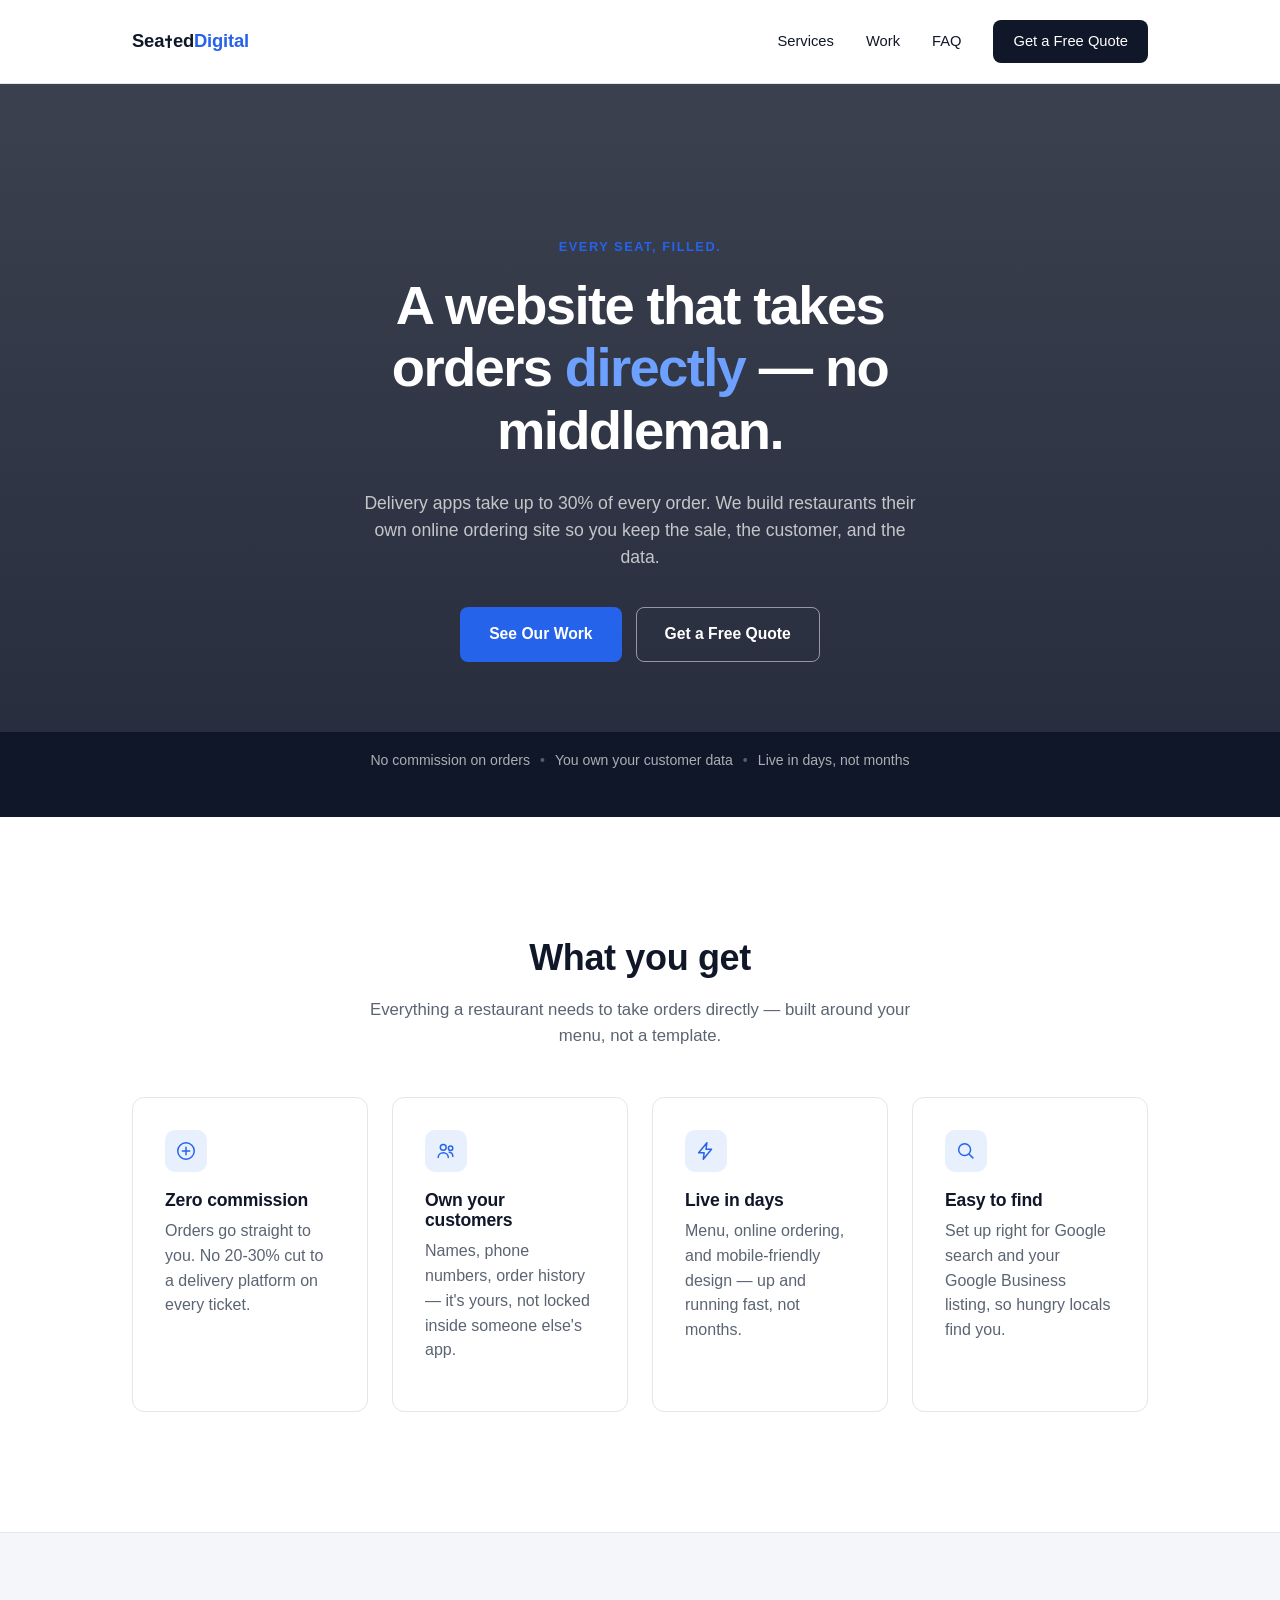
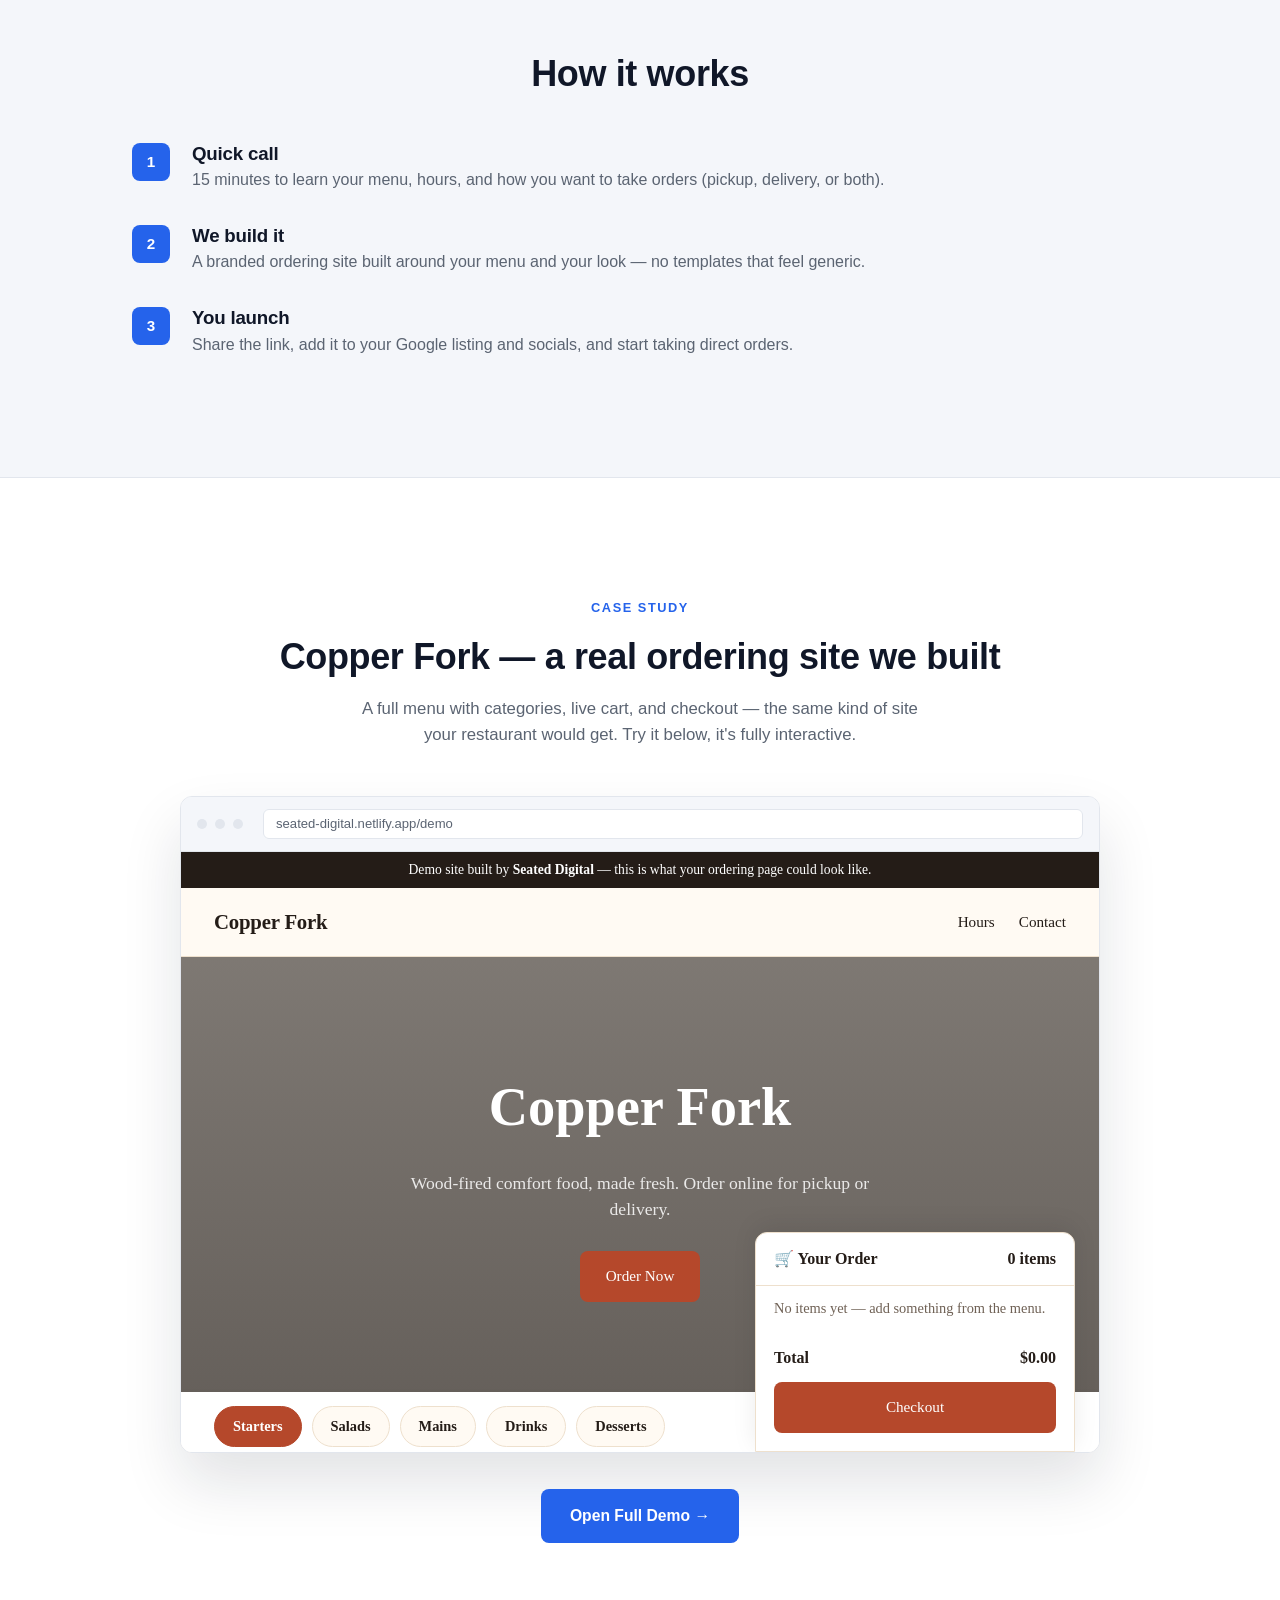
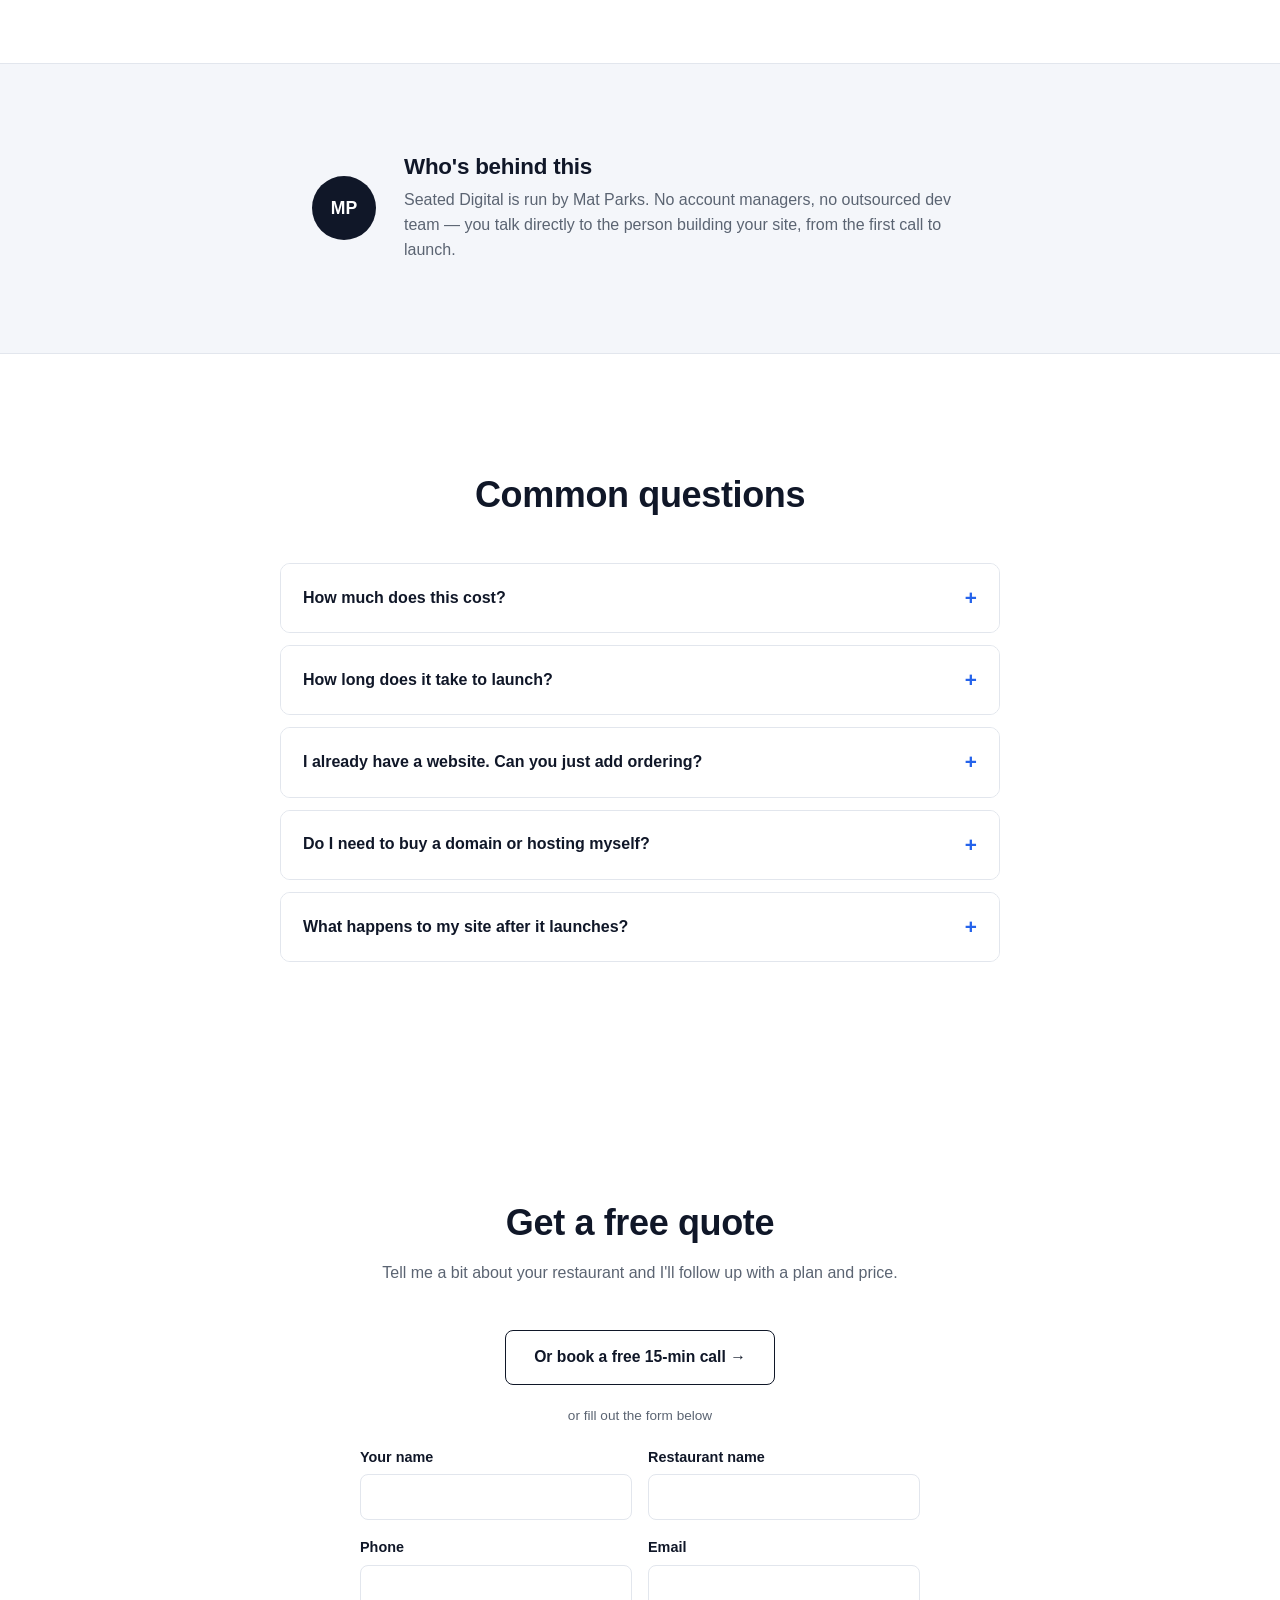
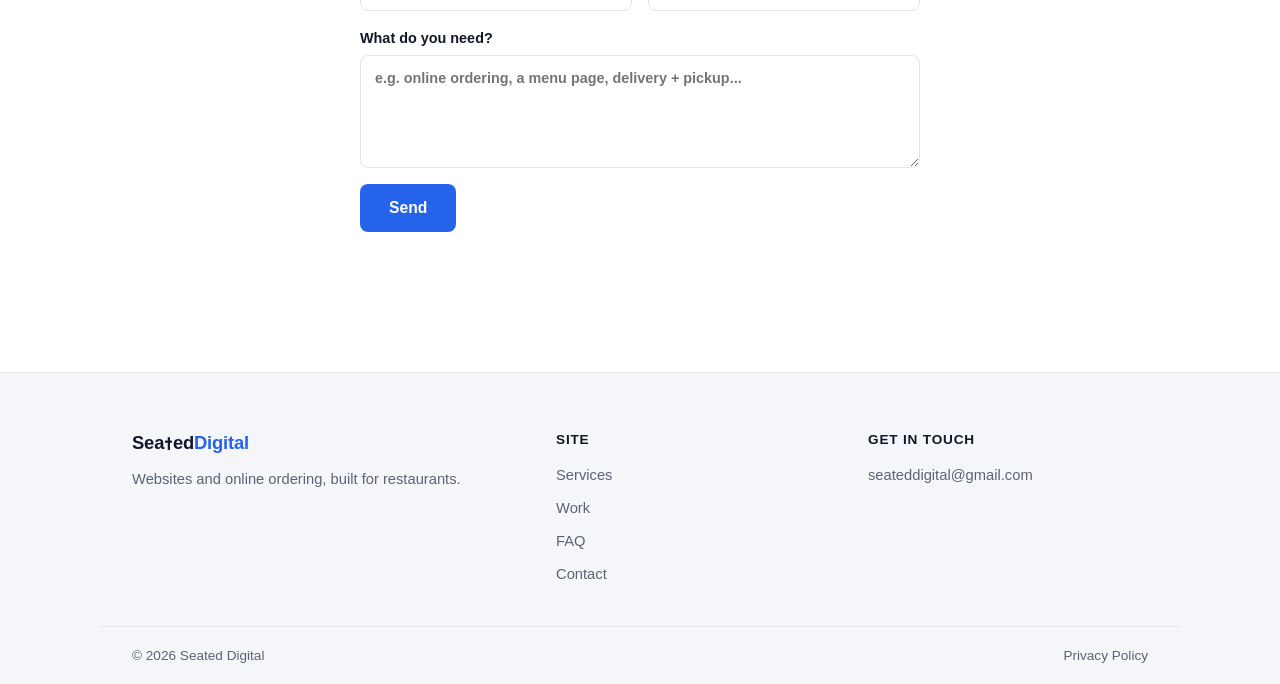
==== commit 6c3927b6: "Add logo/favicon/OG image, meta tags, GA4 event tracking, privacy policy, and Calendly booking link" ====
--- a/index.html
+++ b/index.html
@@ -13,18 +13,38 @@
 <meta charset="UTF-8">
 <meta name="viewport" content="width=device-width, initial-scale=1.0">
 <title>Seated Digital — Websites & Online Ordering for Restaurants</title>
+<meta name="description" content="Websites and online ordering for restaurants — no commission, no middleman, live in days. Free quote from Seated Digital.">
+
+<link rel="icon" type="image/svg+xml" href="assets/favicon.svg">
+<link rel="icon" type="image/png" sizes="32x32" href="assets/favicon-32.png">
+<link rel="icon" type="image/png" sizes="192x192" href="assets/favicon-192.png">
+<link rel="apple-touch-icon" href="assets/apple-touch-icon.png">
+
+<meta property="og:type" content="website">
+<meta property="og:url" content="https://seateddigital.com/">
+<meta property="og:title" content="Seated Digital — Websites & Online Ordering for Restaurants">
+<meta property="og:description" content="No commission, no middleman, live in days. A website that takes orders directly for your restaurant.">
+<meta property="og:image" content="https://seateddigital.com/assets/og-image.png">
+<meta property="og:image:width" content="1200">
+<meta property="og:image:height" content="630">
+
+<meta name="twitter:card" content="summary_large_image">
+<meta name="twitter:title" content="Seated Digital — Websites & Online Ordering for Restaurants">
+<meta name="twitter:description" content="No commission, no middleman, live in days. A website that takes orders directly for your restaurant.">
+<meta name="twitter:image" content="https://seateddigital.com/assets/og-image.png">
+
 <link rel="stylesheet" href="styles.css">
 </head>
 <body>
 
 <header class="nav">
   <div class="nav-inner">
-    <a href="#top" class="logo">Seated<span>Digital</span></a>
+    <a href="#top" class="logo">Sea<svg class="logo-t" viewBox="0 0 28 46" aria-hidden="true"><rect x="10" y="0" width="8" height="46"/><rect x="0" y="12" width="28" height="8"/></svg>ed<span>Digital</span></a>
     <nav>
       <a href="#services">Services</a>
       <a href="#work">Work</a>
       <a href="#faq">FAQ</a>
-      <a href="#contact" class="nav-cta">Get a Free Quote</a>
+      <a href="#contact" class="nav-cta" data-ga-event="cta_click" data-ga-label="nav_get_quote">Get a Free Quote</a>
     </nav>
   </div>
 </header>
@@ -40,8 +60,8 @@
       online ordering site so you keep the sale, the customer, and the data.
     </p>
     <div class="hero-actions">
-      <a href="#work" class="btn btn-primary">See Our Work</a>
-      <a href="#contact" class="btn btn-outline">Get a Free Quote</a>
+      <a href="#work" class="btn btn-primary" data-ga-event="cta_click" data-ga-label="hero_see_work">See Our Work</a>
+      <a href="#contact" class="btn btn-outline" data-ga-event="cta_click" data-ga-label="hero_get_quote">Get a Free Quote</a>
     </div>
   </div>
 </section>
@@ -140,7 +160,7 @@
       <iframe class="browser-frame-iframe" src="demo/index.html" title="Copper Fork live demo" loading="lazy"></iframe>
     </div>
     <div class="work-actions reveal">
-      <a href="demo/index.html" class="btn btn-primary" target="_blank" rel="noopener">Open Full Demo →</a>
+      <a href="demo/index.html" class="btn btn-primary" target="_blank" rel="noopener" data-ga-event="cta_click" data-ga-label="work_open_demo">Open Full Demo →</a>
     </div>
   </div>
 </section>
@@ -215,6 +235,10 @@
   <div class="section-inner contact-inner reveal">
     <h2>Get a free quote</h2>
     <p>Tell me a bit about your restaurant and I'll follow up with a plan and price.</p>
+    <a href="https://calendly.com/seateddigital/30min" class="btn btn-outline calendly-btn" target="_blank" rel="noopener" data-ga-event="cta_click" data-ga-label="contact_calendly">
+      Or book a free 15-min call →
+    </a>
+    <p class="contact-divider">or fill out the form below</p>
     <form name="contact" method="POST" data-netlify="true" netlify-honeypot="bot-field" action="/thank-you.html">
       <input type="hidden" name="form-name" value="contact">
       <p class="visually-hidden"><label>Don't fill this out if you're human: <input name="bot-field"></label></p>
@@ -245,7 +269,7 @@
 <footer class="footer">
   <div class="section-inner footer-inner">
     <div class="footer-brand">
-      <a href="#top" class="logo">Seated<span>Digital</span></a>
+      <a href="#top" class="logo">Sea<svg class="logo-t" viewBox="0 0 28 46" aria-hidden="true"><rect x="10" y="0" width="8" height="46"/><rect x="0" y="12" width="28" height="8"/></svg>ed<span>Digital</span></a>
       <p>Websites and online ordering, built for restaurants.</p>
     </div>
     <div class="footer-col">
@@ -262,6 +286,7 @@
   </div>
   <div class="section-inner footer-bottom">
     <span>© 2026 Seated Digital</span>
+    <a href="/privacy.html">Privacy Policy</a>
   </div>
 </footer>
 
--- a/styles.css
+++ b/styles.css
@@ -65,7 +65,7 @@
   align-items: center;
   justify-content: space-between;
 }
-.logo {
+.nav-inner a.logo, .footer a.logo {
   font-weight: 700;
   font-size: 1.15rem;
   letter-spacing: -0.01em;
@@ -73,6 +73,13 @@
   color: var(--ink);
 }
 .logo span { color: var(--accent); }
+.logo-t {
+  width: 0.42em;
+  height: 0.72em;
+  fill: currentColor;
+  vertical-align: -0.06em;
+  margin: 0 0.5px;
+}
 .nav nav { display: flex; align-items: center; gap: 32px; }
 .nav a { text-decoration: none; font-size: 0.92rem; font-weight: 500; color: var(--ink); position: relative; }
 .nav nav a:not(.nav-cta)::after {
@@ -350,7 +357,9 @@
 /* Contact */
 .contact { padding: 120px 0 140px; background: var(--paper); }
 .contact-inner { text-align: center; }
-.contact form { text-align: left; max-width: 560px; margin: 36px auto 0; display: grid; gap: 16px; }
+.calendly-btn { margin-top: 28px; }
+.contact-divider { margin: 20px 0 0; font-size: 0.85rem; color: var(--muted); }
+.contact form { text-align: left; max-width: 560px; margin: 20px auto 0; display: grid; gap: 16px; }
 .form-row { display: grid; grid-template-columns: 1fr 1fr; gap: 16px; }
 label { display: flex; flex-direction: column; gap: 6px; font-size: 0.9rem; font-weight: 600; color: var(--ink); }
 input, textarea {
@@ -386,7 +395,20 @@
   padding: 18px 32px;
   font-size: 0.85rem;
   color: var(--muted);
-}
+  display: flex;
+  justify-content: space-between;
+  flex-wrap: wrap;
+  gap: 8px;
+}
+.footer-bottom a { text-decoration: none; color: var(--muted); transition: color 0.2s ease; }
+.footer-bottom a:hover { color: var(--accent); }
+
+/* Legal pages */
+.legal { padding: 80px 0 120px; }
+.legal-inner { max-width: 680px; }
+.legal-updated { font-size: 0.9rem; color: var(--muted); margin-bottom: 40px; }
+.legal h2 { font-size: 1.3rem; margin-top: 40px; }
+.legal p { font-size: 1rem; }
 
 @media (max-width: 720px) {
   .nav nav { gap: 14px; }
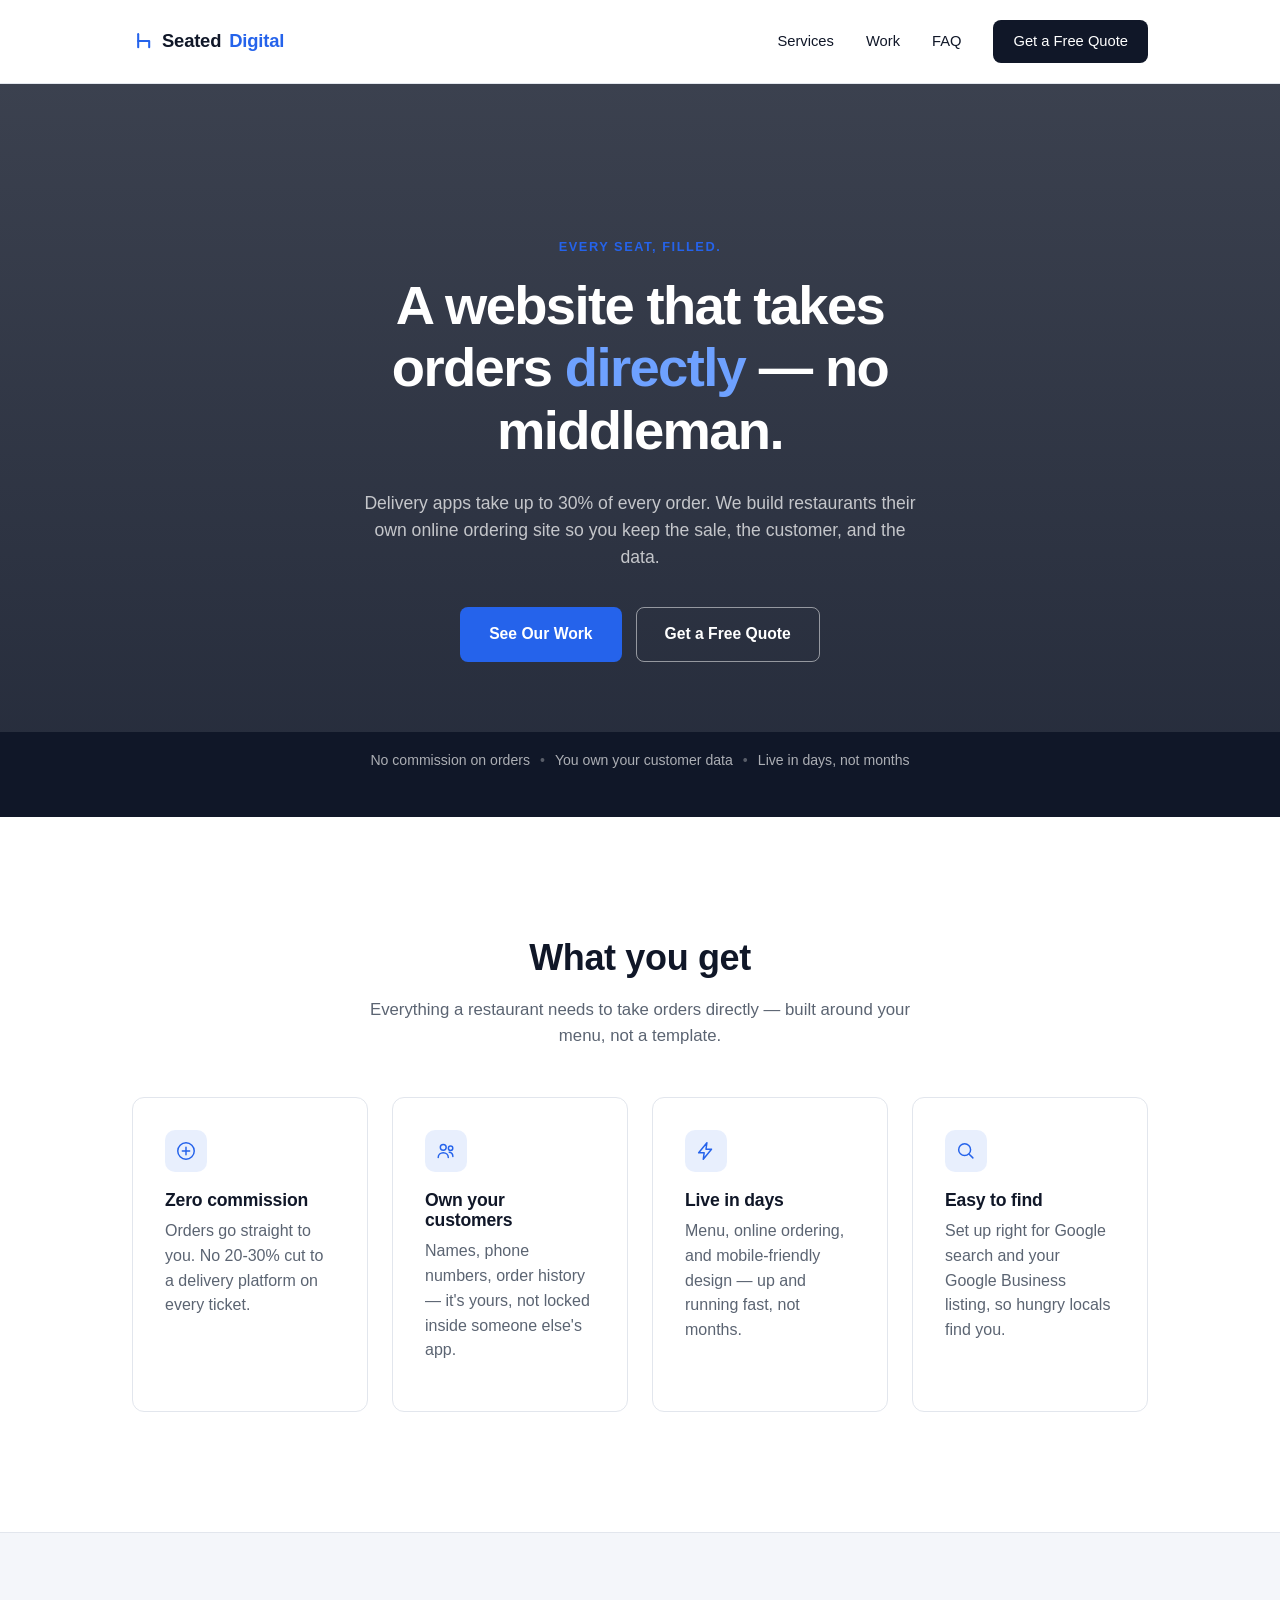
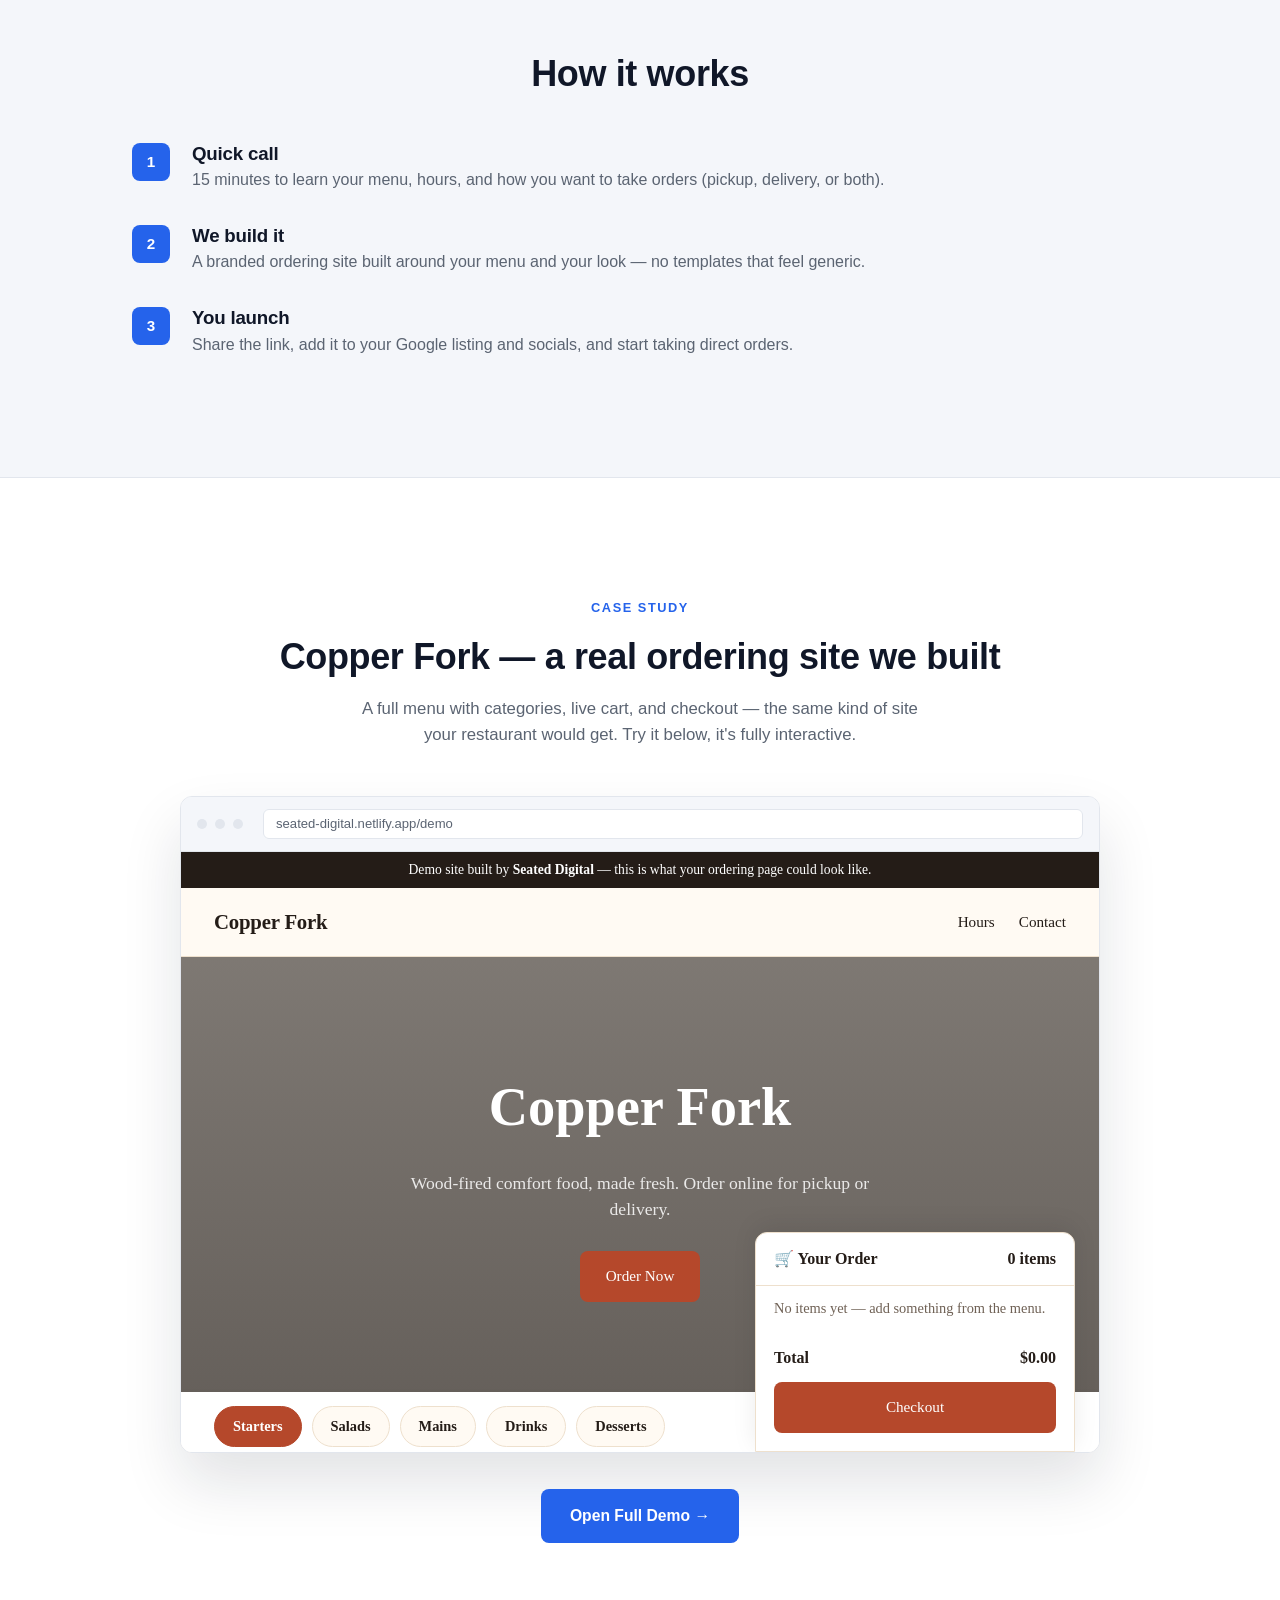
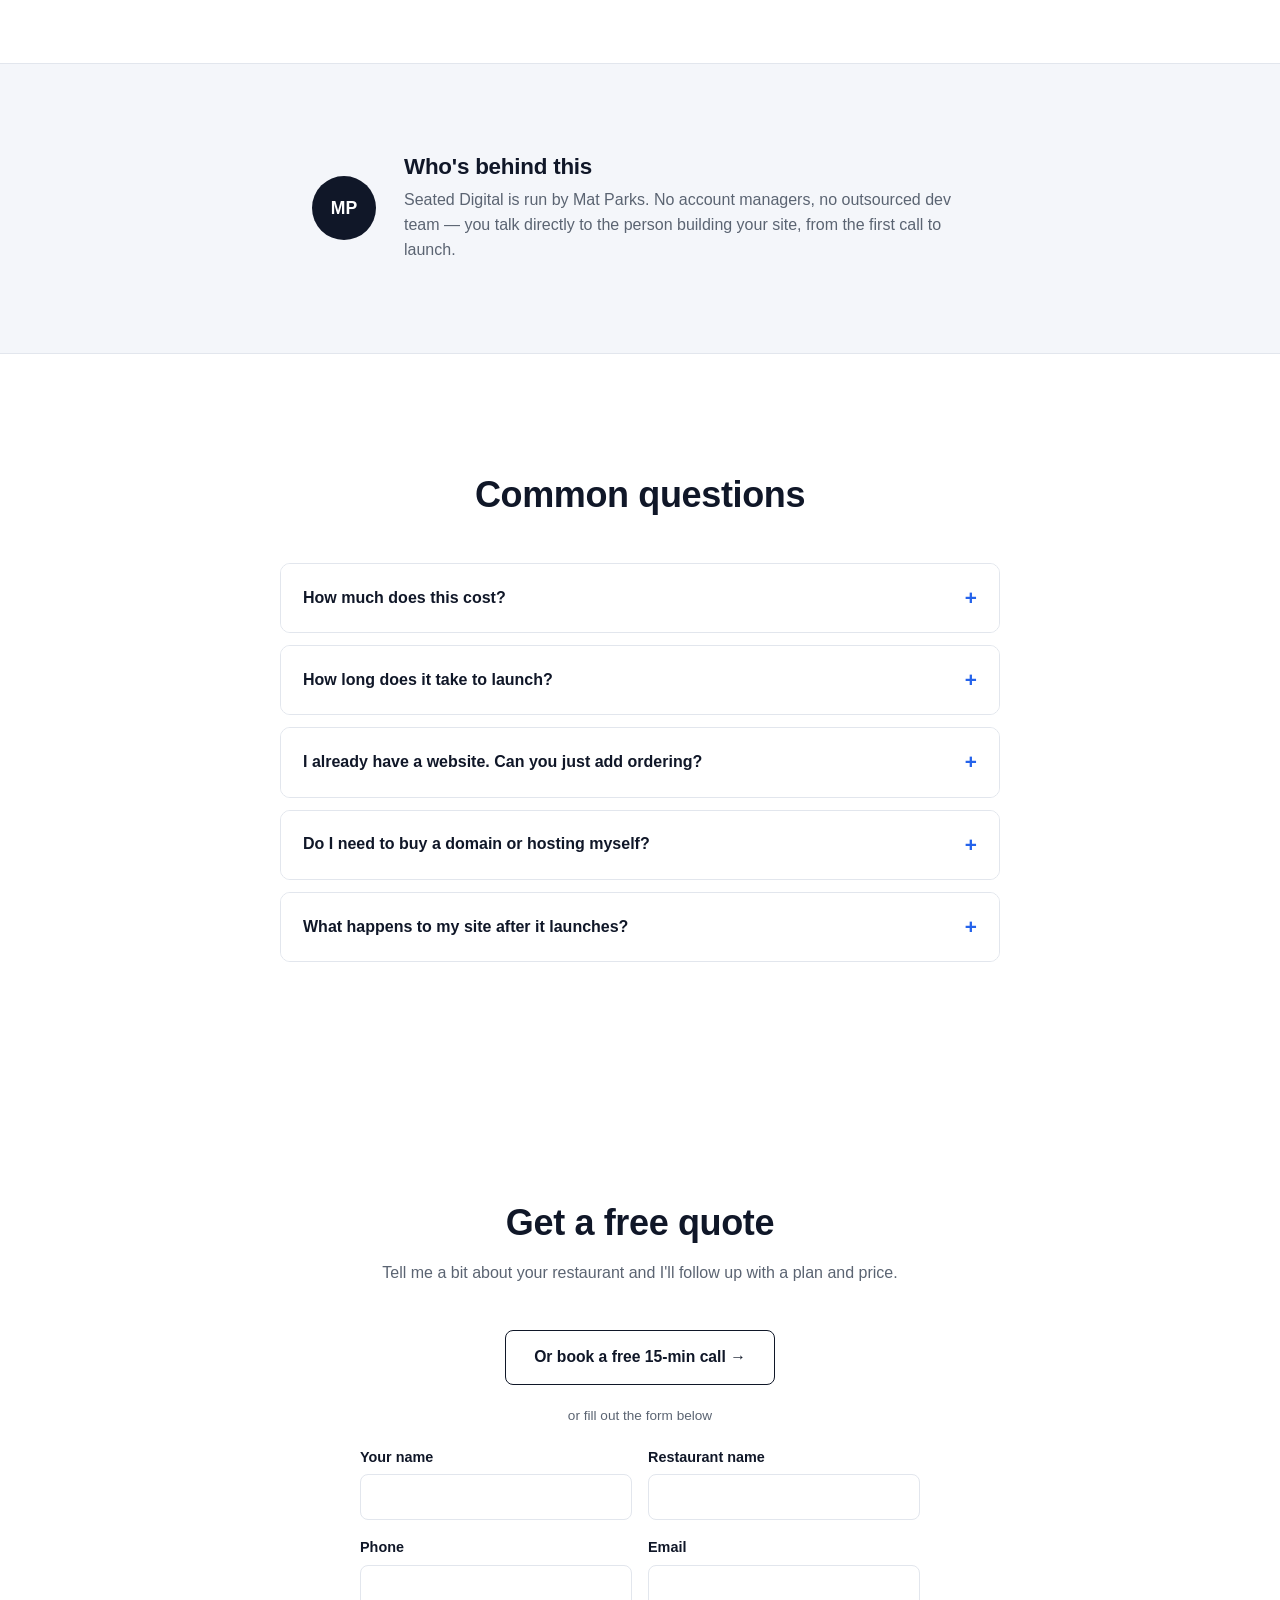
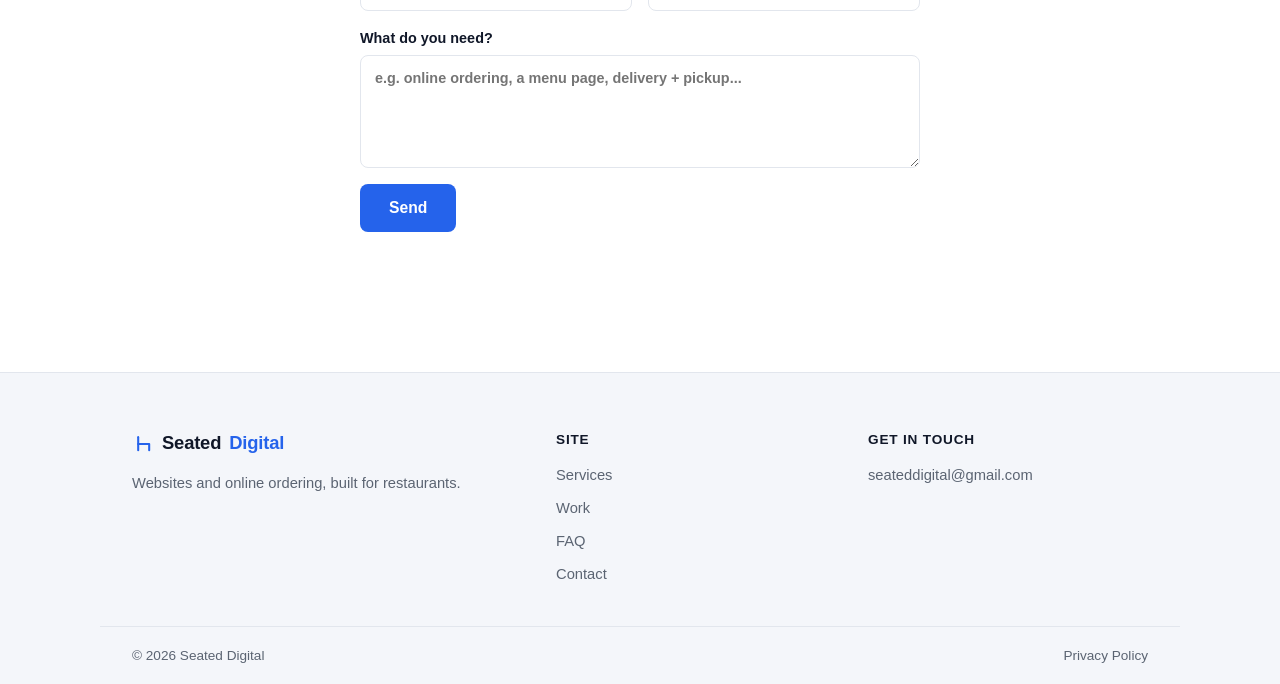
==== commit 12822ce4: "Simplify logo icon (remove hook), pair with plain text instead of merging into letterform" ====
--- a/index.html
+++ b/index.html
@@ -39,7 +39,7 @@
 
 <header class="nav">
   <div class="nav-inner">
-    <a href="#top" class="logo">Sea<svg class="logo-t" viewBox="0 0 28 46" aria-hidden="true"><rect x="10" y="0" width="8" height="46"/><rect x="0" y="12" width="28" height="8"/></svg>ed<span>Digital</span></a>
+    <a href="#top" class="logo"><img src="assets/logo-icon.svg" class="logo-icon" alt="">Seated<span>Digital</span></a>
     <nav>
       <a href="#services">Services</a>
       <a href="#work">Work</a>
@@ -269,7 +269,7 @@
 <footer class="footer">
   <div class="section-inner footer-inner">
     <div class="footer-brand">
-      <a href="#top" class="logo">Sea<svg class="logo-t" viewBox="0 0 28 46" aria-hidden="true"><rect x="10" y="0" width="8" height="46"/><rect x="0" y="12" width="28" height="8"/></svg>ed<span>Digital</span></a>
+      <a href="#top" class="logo"><img src="assets/logo-icon.svg" class="logo-icon" alt="">Seated<span>Digital</span></a>
       <p>Websites and online ordering, built for restaurants.</p>
     </div>
     <div class="footer-col">
--- a/styles.css
+++ b/styles.css
@@ -66,6 +66,9 @@
   justify-content: space-between;
 }
 .nav-inner a.logo, .footer a.logo {
+  display: inline-flex;
+  align-items: center;
+  gap: 8px;
   font-weight: 700;
   font-size: 1.15rem;
   letter-spacing: -0.01em;
@@ -73,13 +76,7 @@
   color: var(--ink);
 }
 .logo span { color: var(--accent); }
-.logo-t {
-  width: 0.42em;
-  height: 0.72em;
-  fill: currentColor;
-  vertical-align: -0.06em;
-  margin: 0 0.5px;
-}
+.logo-icon { width: 22px; height: 22px; flex-shrink: 0; }
 .nav nav { display: flex; align-items: center; gap: 32px; }
 .nav a { text-decoration: none; font-size: 0.92rem; font-weight: 500; color: var(--ink); position: relative; }
 .nav nav a:not(.nav-cta)::after {
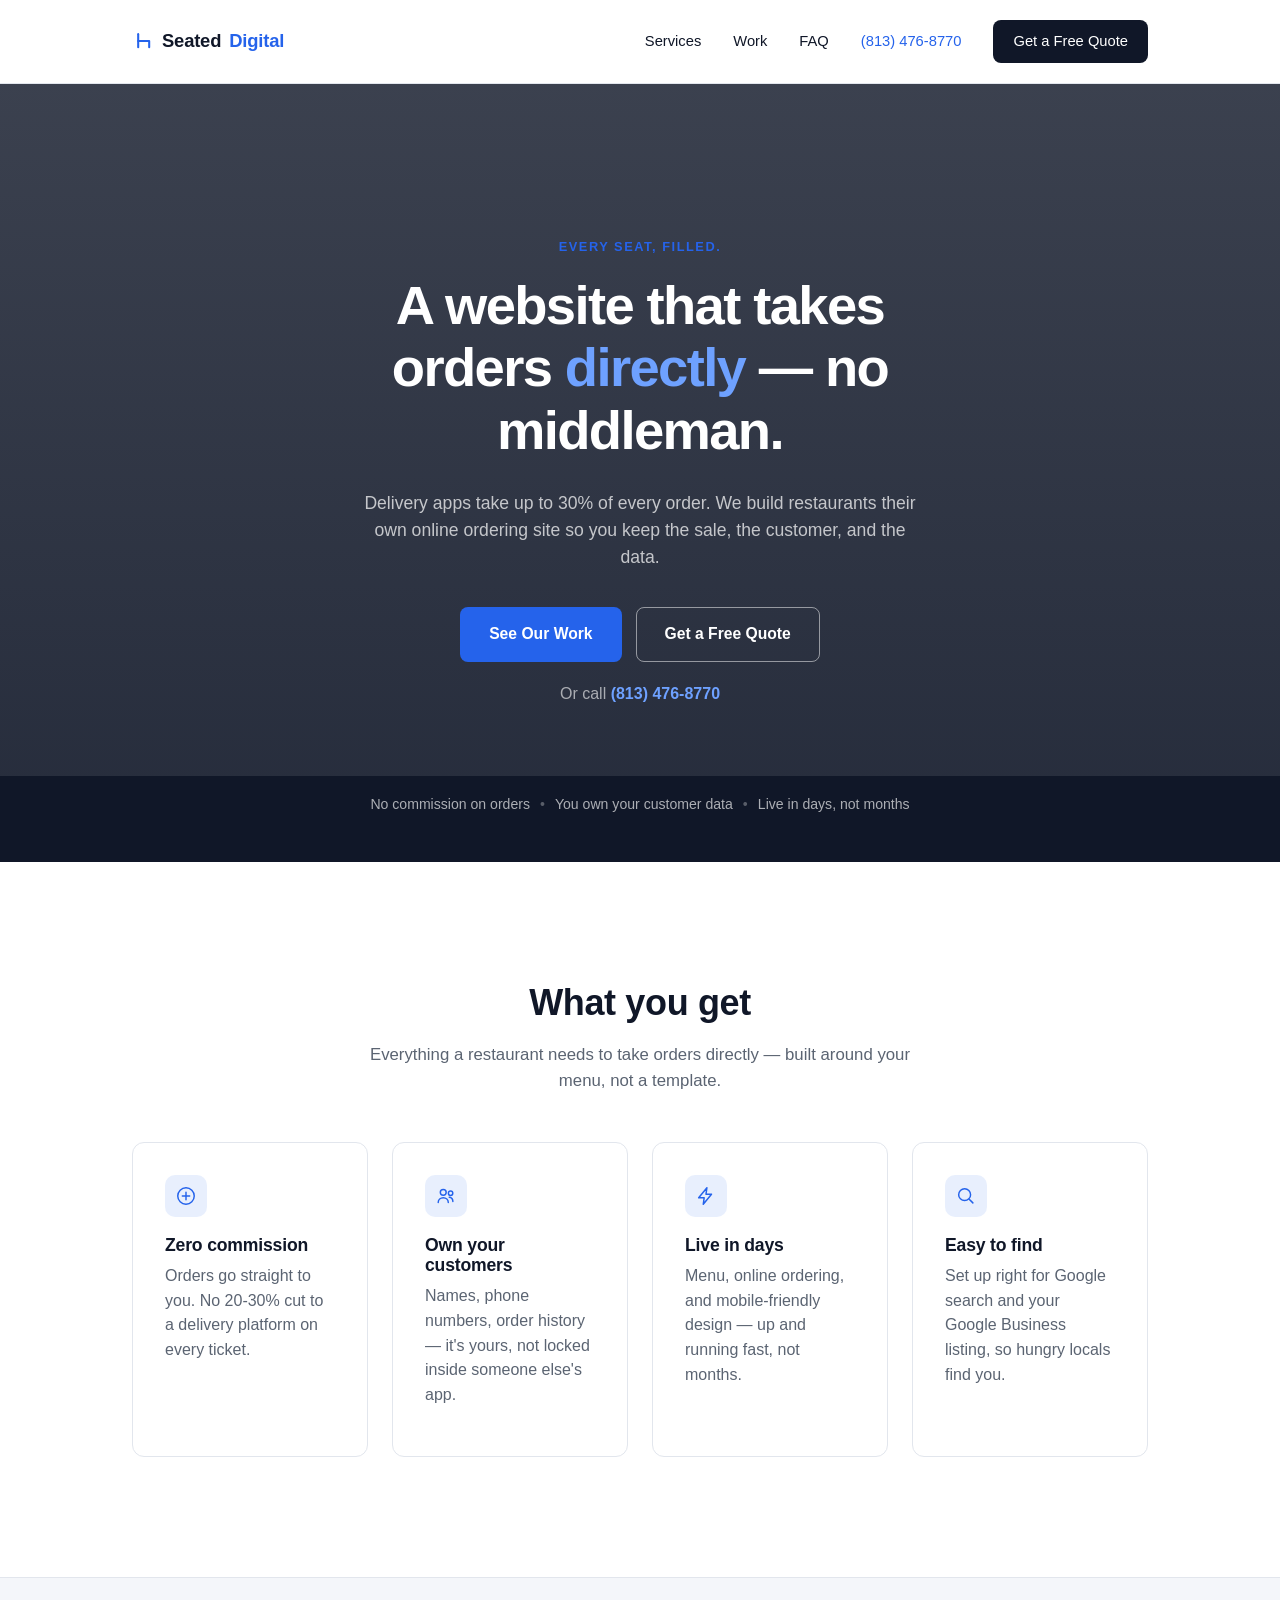
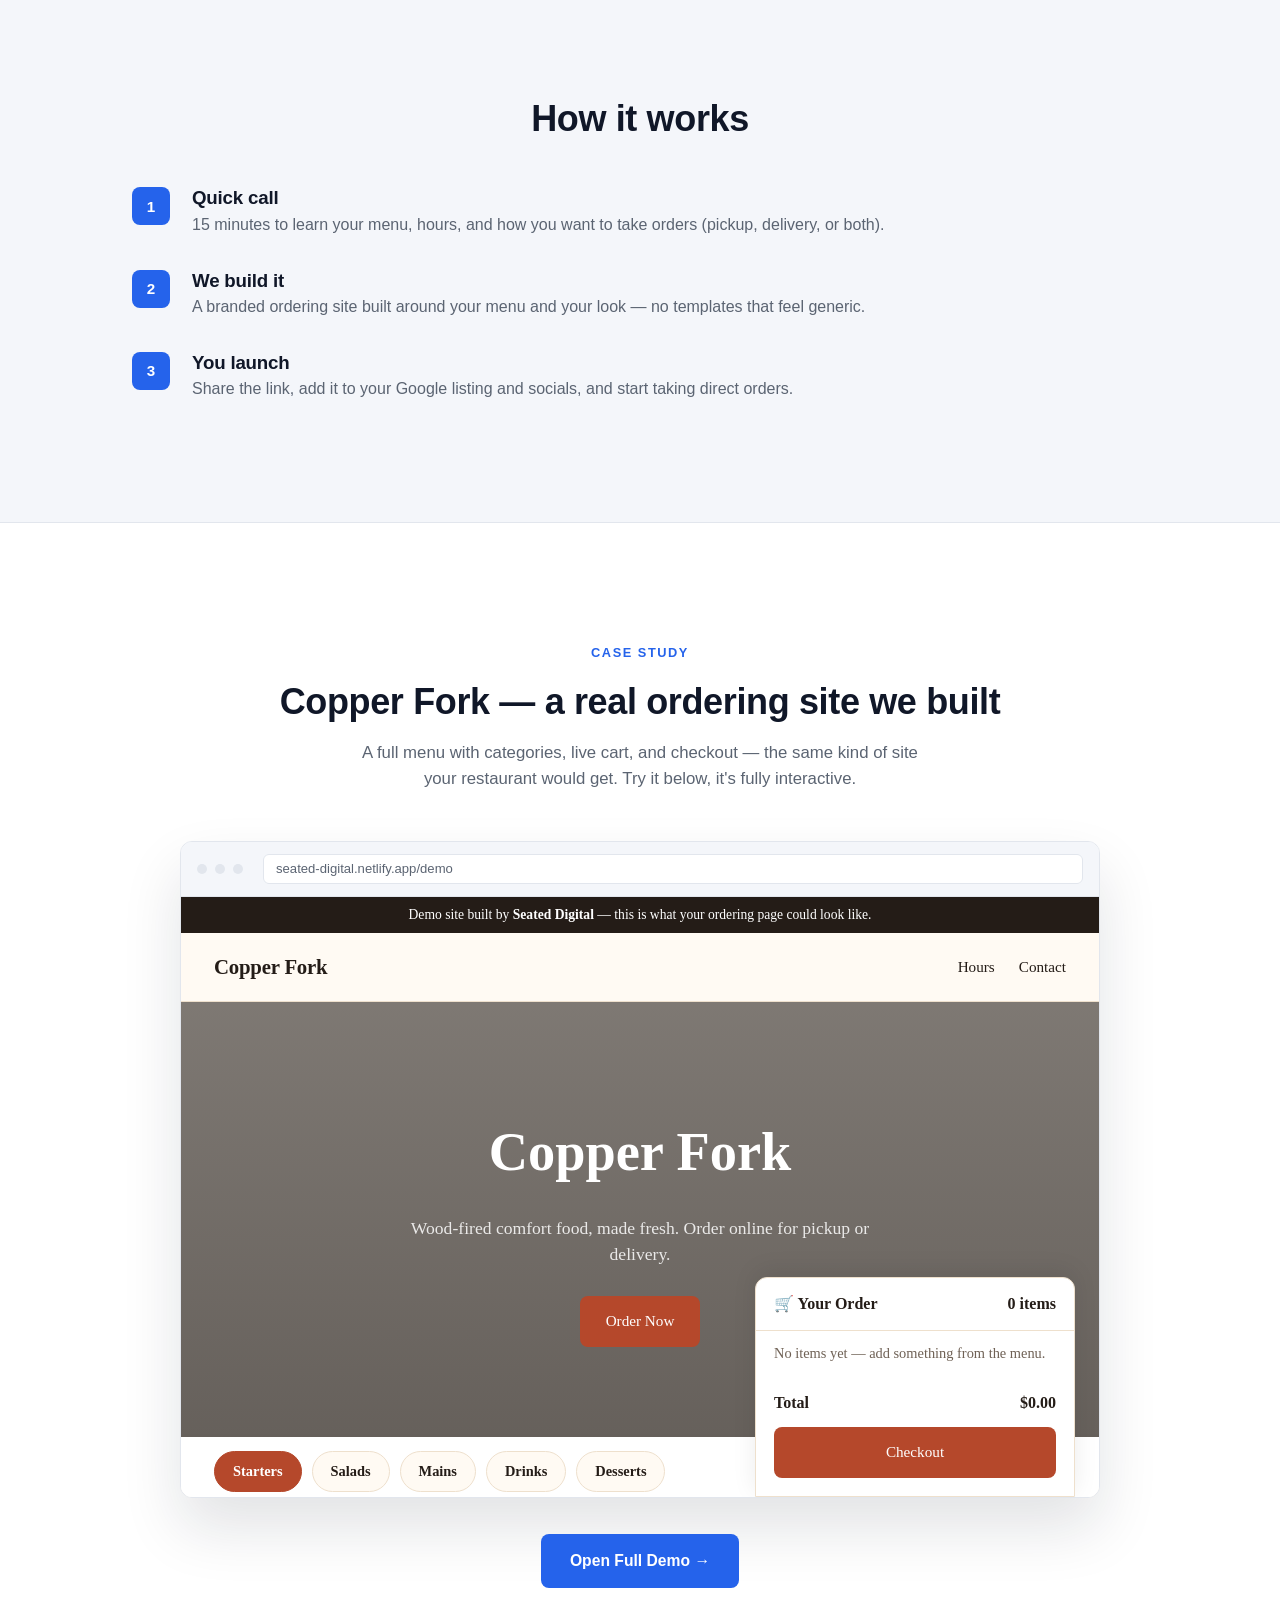
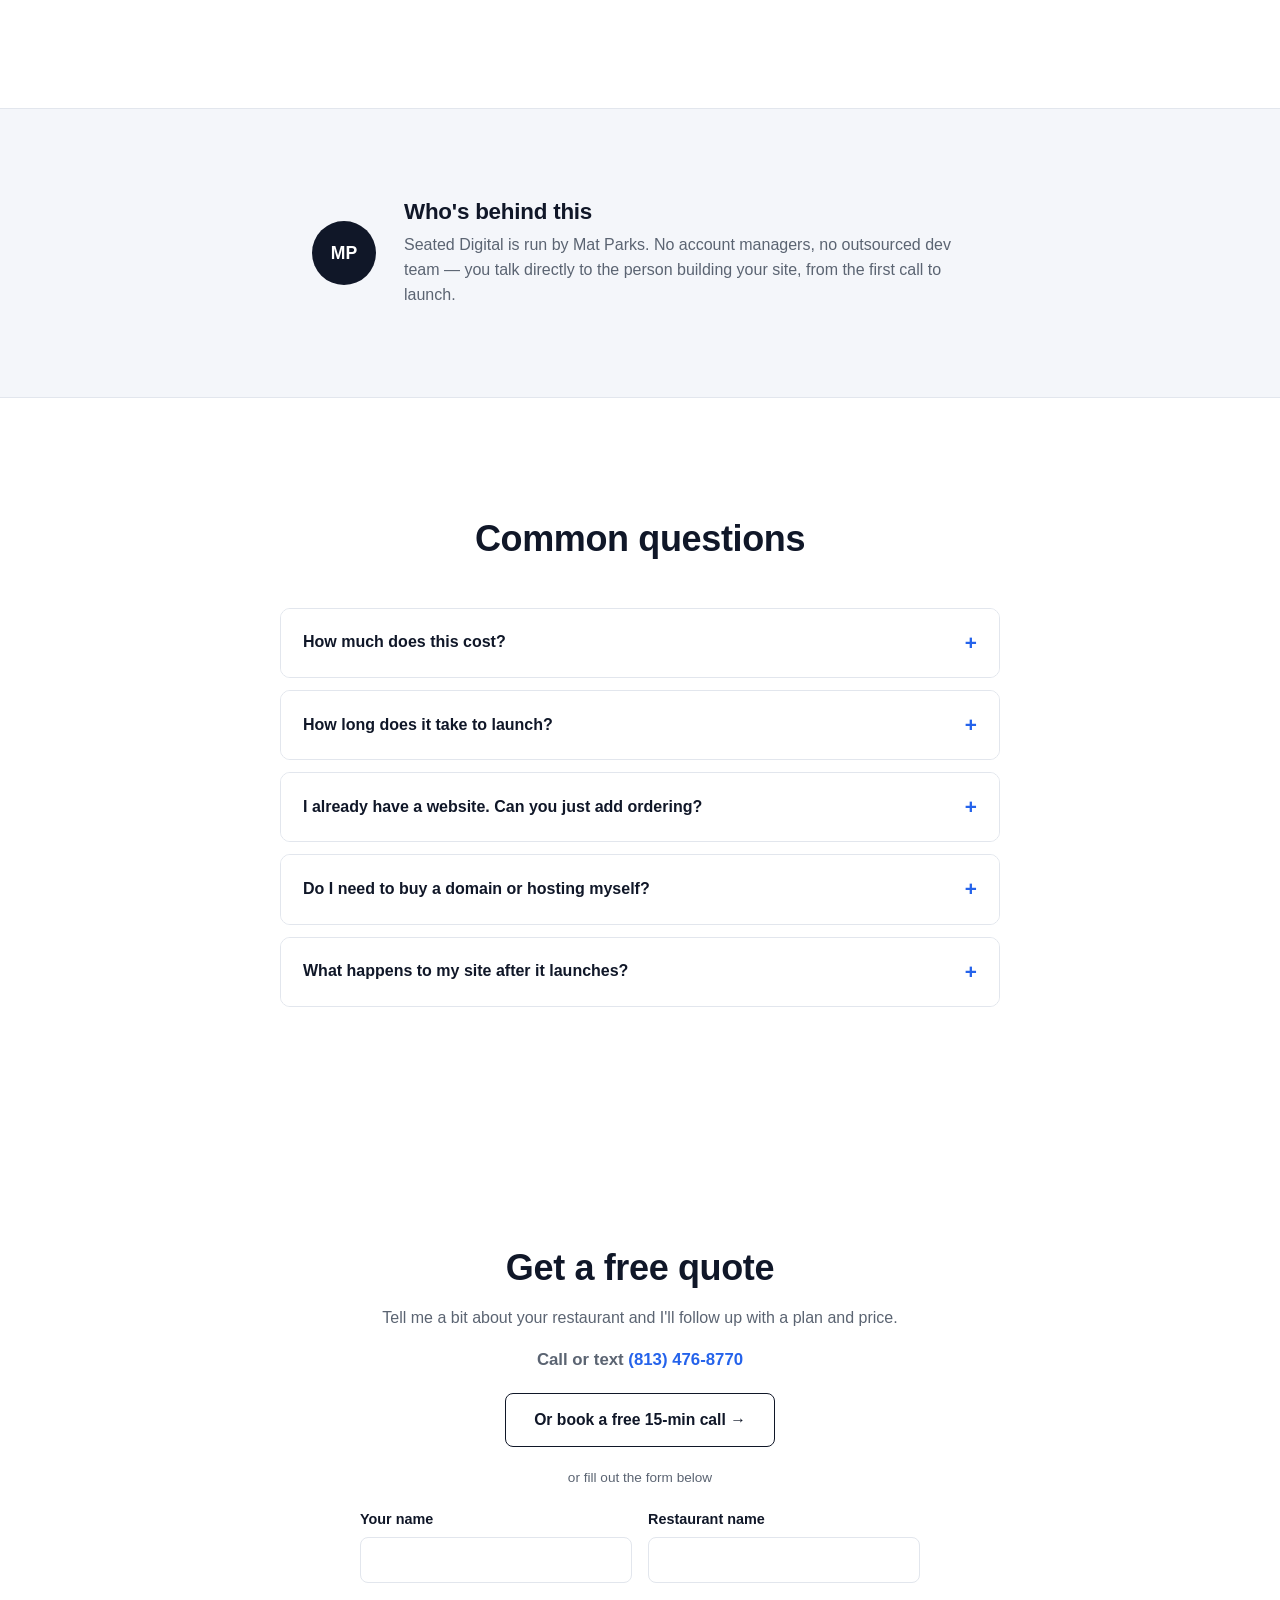
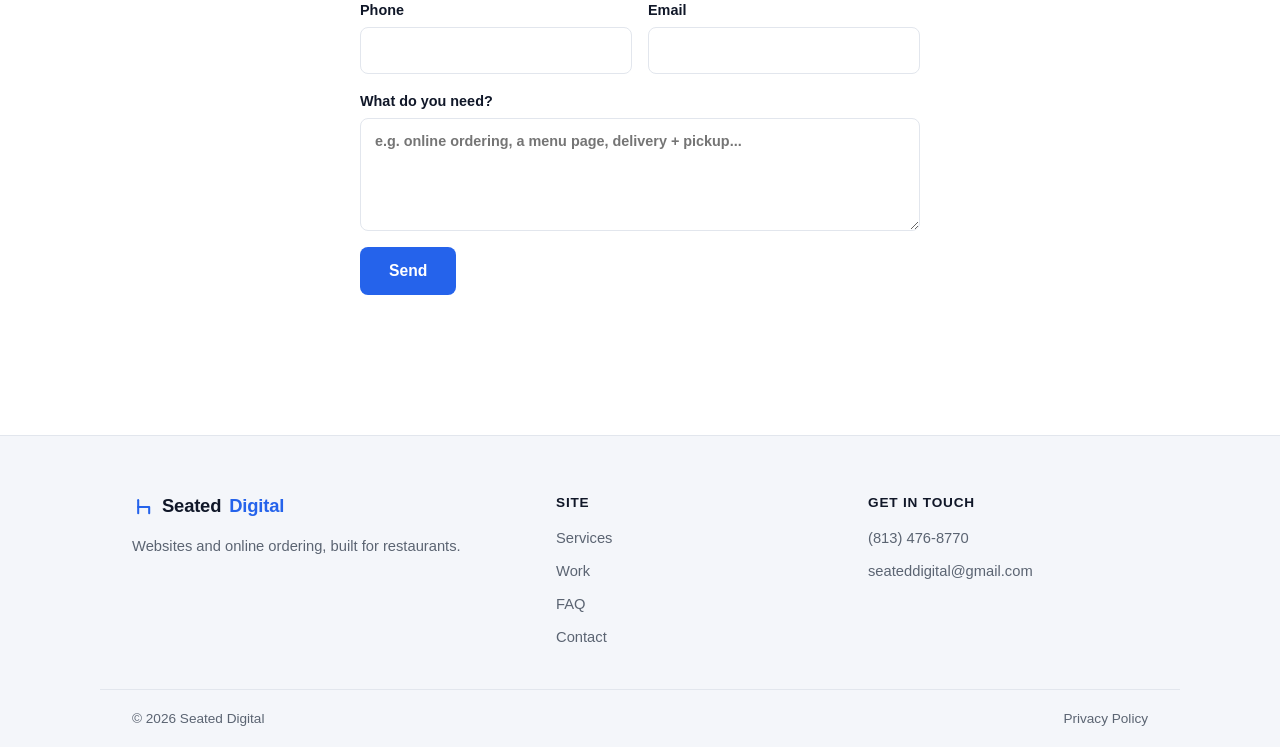
==== commit 3cf9361e: "Add phone number prominently (nav, hero, contact, footer); fix nav overflow bug at mid-size viewport" ====
--- a/index.html
+++ b/index.html
@@ -44,6 +44,7 @@
       <a href="#services">Services</a>
       <a href="#work">Work</a>
       <a href="#faq">FAQ</a>
+      <a href="tel:+18134768770" class="nav-phone" data-ga-event="cta_click" data-ga-label="nav_phone">(813) 476-8770</a>
       <a href="#contact" class="nav-cta" data-ga-event="cta_click" data-ga-label="nav_get_quote">Get a Free Quote</a>
     </nav>
   </div>
@@ -63,6 +64,7 @@
       <a href="#work" class="btn btn-primary" data-ga-event="cta_click" data-ga-label="hero_see_work">See Our Work</a>
       <a href="#contact" class="btn btn-outline" data-ga-event="cta_click" data-ga-label="hero_get_quote">Get a Free Quote</a>
     </div>
+    <p class="hero-phone">Or call <a href="tel:+18134768770" data-ga-event="cta_click" data-ga-label="hero_phone">(813) 476-8770</a></p>
   </div>
 </section>
 
@@ -235,6 +237,7 @@
   <div class="section-inner contact-inner reveal">
     <h2>Get a free quote</h2>
     <p>Tell me a bit about your restaurant and I'll follow up with a plan and price.</p>
+    <p class="contact-phone">Call or text <a href="tel:+18134768770" data-ga-event="cta_click" data-ga-label="contact_phone">(813) 476-8770</a></p>
     <a href="https://calendly.com/seateddigital/30min" class="btn btn-outline calendly-btn" target="_blank" rel="noopener" data-ga-event="cta_click" data-ga-label="contact_calendly">
       Or book a free 15-min call →
     </a>
@@ -281,6 +284,7 @@
     </div>
     <div class="footer-col">
       <h4>Get in touch</h4>
+      <a href="tel:+18134768770">(813) 476-8770</a>
       <a href="mailto:seateddigital@gmail.com">seateddigital@gmail.com</a>
     </div>
   </div>
--- a/styles.css
+++ b/styles.css
@@ -100,6 +100,8 @@
   display: inline-block;
 }
 .nav-cta:hover { background: var(--accent); transform: translateY(-1px); }
+.nav-phone { font-weight: 700; color: var(--accent) !important; }
+.nav-phone:hover { color: var(--accent-dark) !important; }
 
 /* Hero: single static photo, dark overlay */
 .hero {
@@ -148,6 +150,9 @@
   color: rgba(255,255,255,0.72);
 }
 .hero-actions { display: flex; gap: 14px; justify-content: center; flex-wrap: wrap; }
+.hero-phone { margin: 20px 0 0; font-size: 1rem; color: rgba(255,255,255,0.6); }
+.hero-phone a { color: #6ea1ff; font-weight: 700; text-decoration: none; }
+.hero-phone a:hover { text-decoration: underline; }
 
 /* Trust bar */
 .trust-bar { background: var(--ink); padding: 18px 0 46px; }
@@ -354,7 +359,10 @@
 /* Contact */
 .contact { padding: 120px 0 140px; background: var(--paper); }
 .contact-inner { text-align: center; }
-.calendly-btn { margin-top: 28px; }
+.contact-phone { font-size: 1.05rem; font-weight: 600; margin: 4px 0 0; }
+.contact-phone a { color: var(--accent); text-decoration: none; }
+.contact-phone a:hover { color: var(--accent-dark); text-decoration: underline; }
+.calendly-btn { margin-top: 20px; }
 .contact-divider { margin: 20px 0 0; font-size: 0.85rem; color: var(--muted); }
 .contact form { text-align: left; max-width: 560px; margin: 20px auto 0; display: grid; gap: 16px; }
 .form-row { display: grid; grid-template-columns: 1fr 1fr; gap: 16px; }
@@ -407,9 +415,17 @@
 .legal h2 { font-size: 1.3rem; margin-top: 40px; }
 .legal p { font-size: 1rem; }
 
+/* Between mobile and full desktop, the nav has too many items to fit on one line */
+@media (max-width: 900px) {
+  .nav nav a:not(.nav-cta) { display: none; }
+}
+
 @media (max-width: 720px) {
+  .nav-inner { padding: 14px 20px; }
+  .nav-inner a.logo { font-size: 1rem; gap: 6px; }
+  .logo-icon { width: 18px; height: 18px; }
+  .nav-cta { padding: 8px 14px; font-size: 0.85rem; }
   .nav nav { gap: 14px; }
-  .nav nav a:not(.nav-cta) { display: none; }
   .form-row { grid-template-columns: 1fr; }
   .hero { padding: 110px 24px 60px; }
   .value, .how, .work, .faq { padding: 80px 0; }
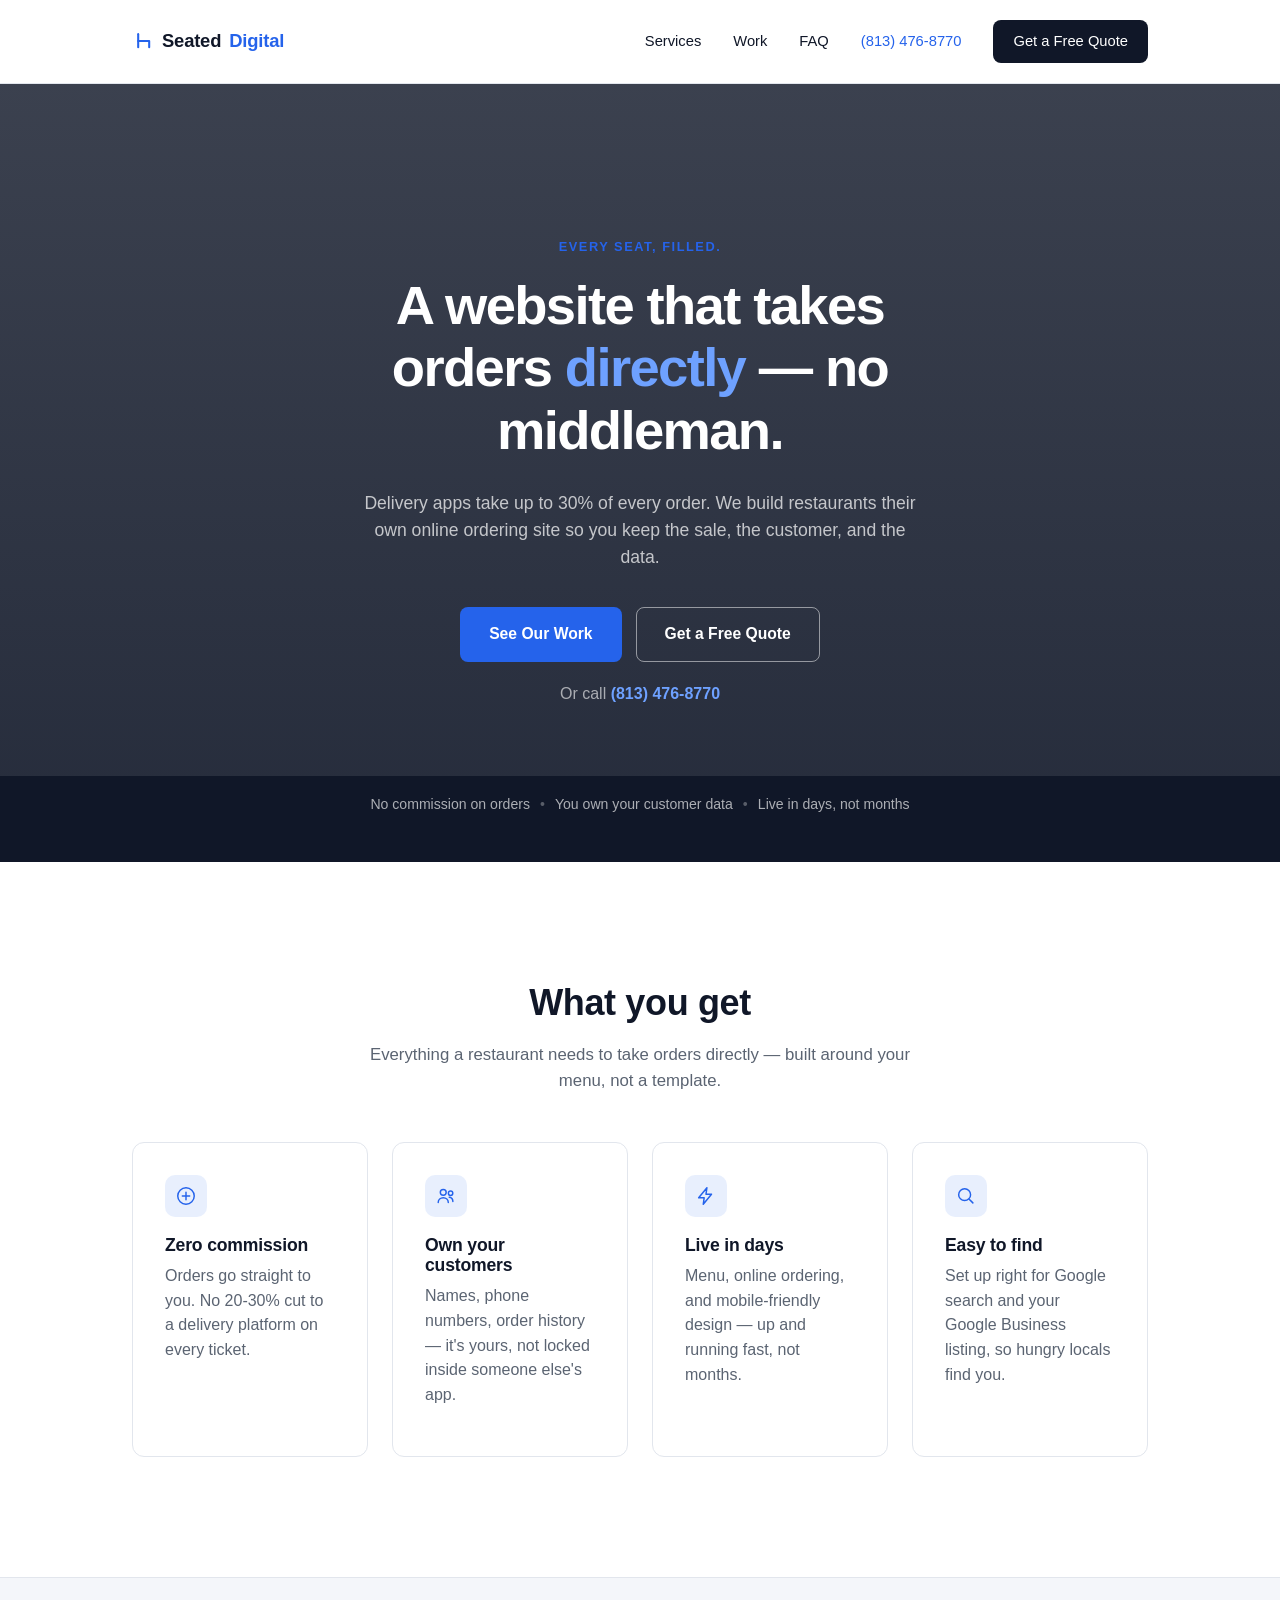
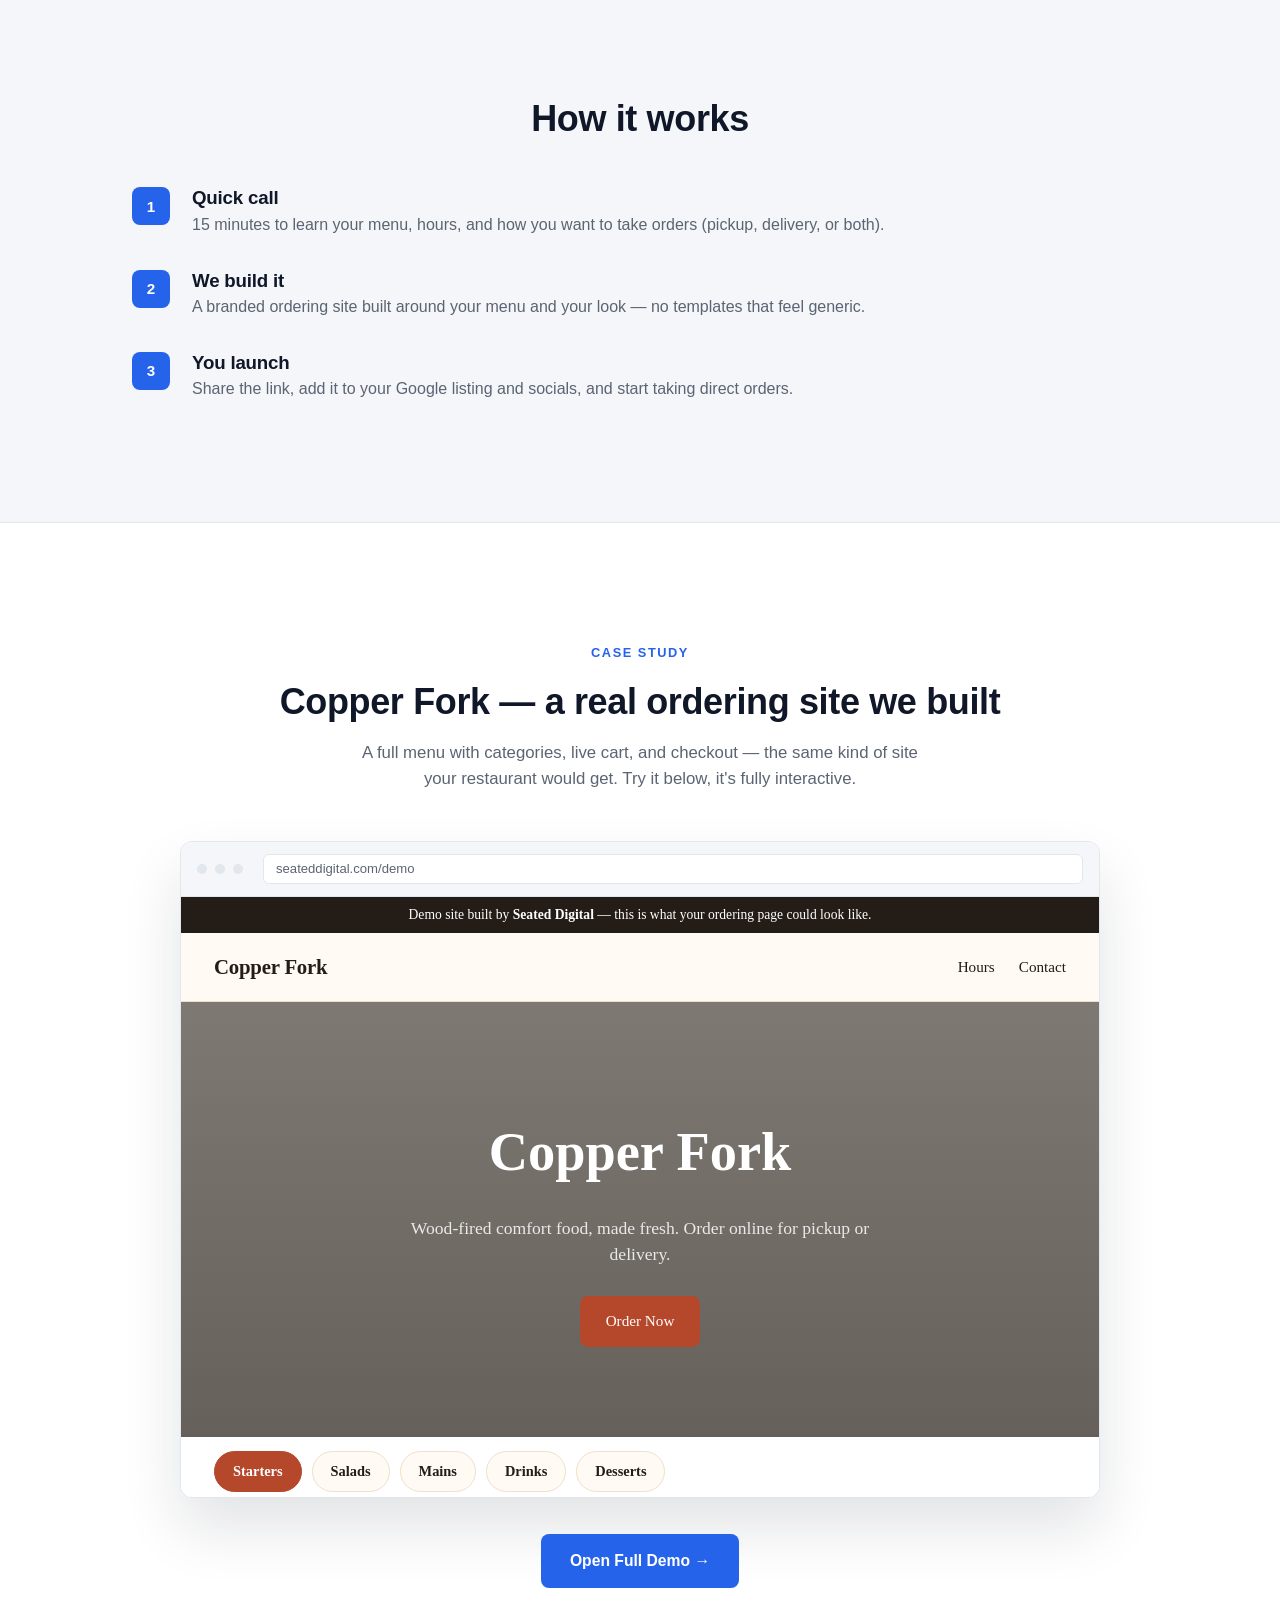
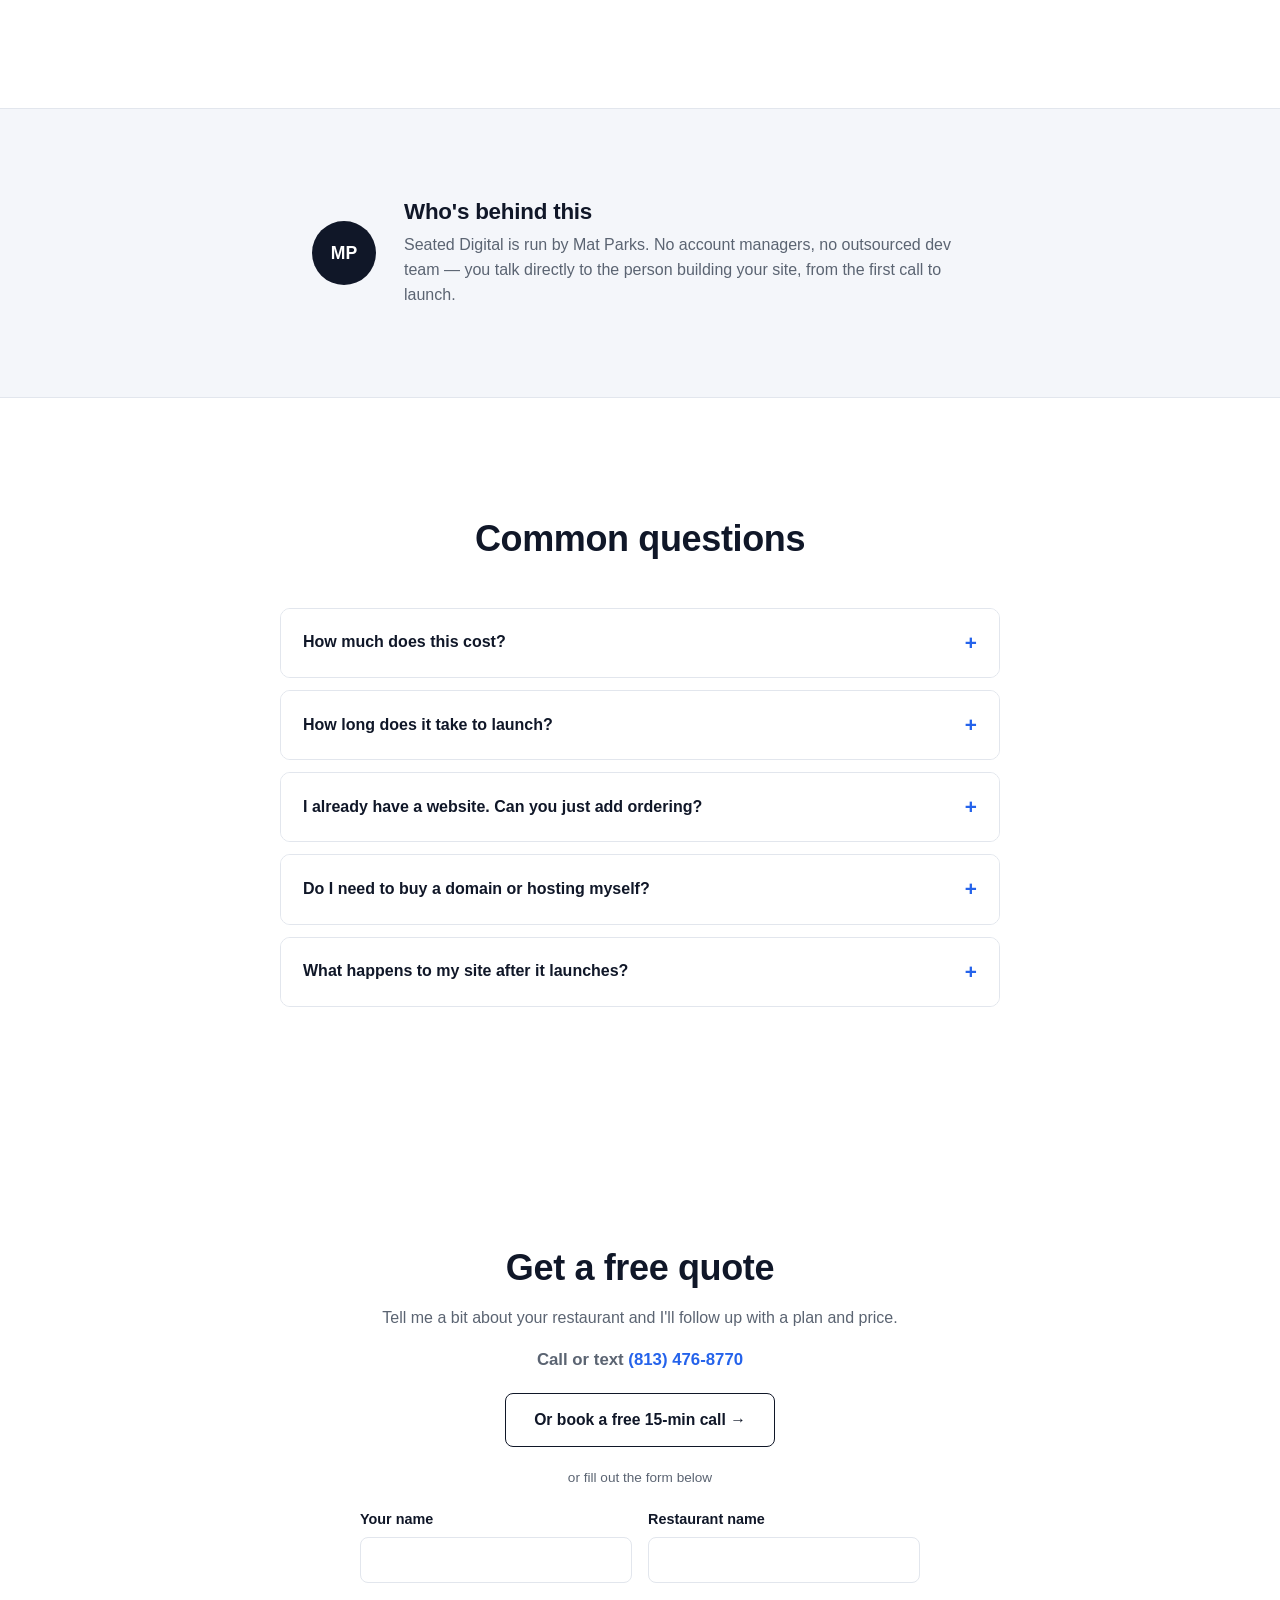
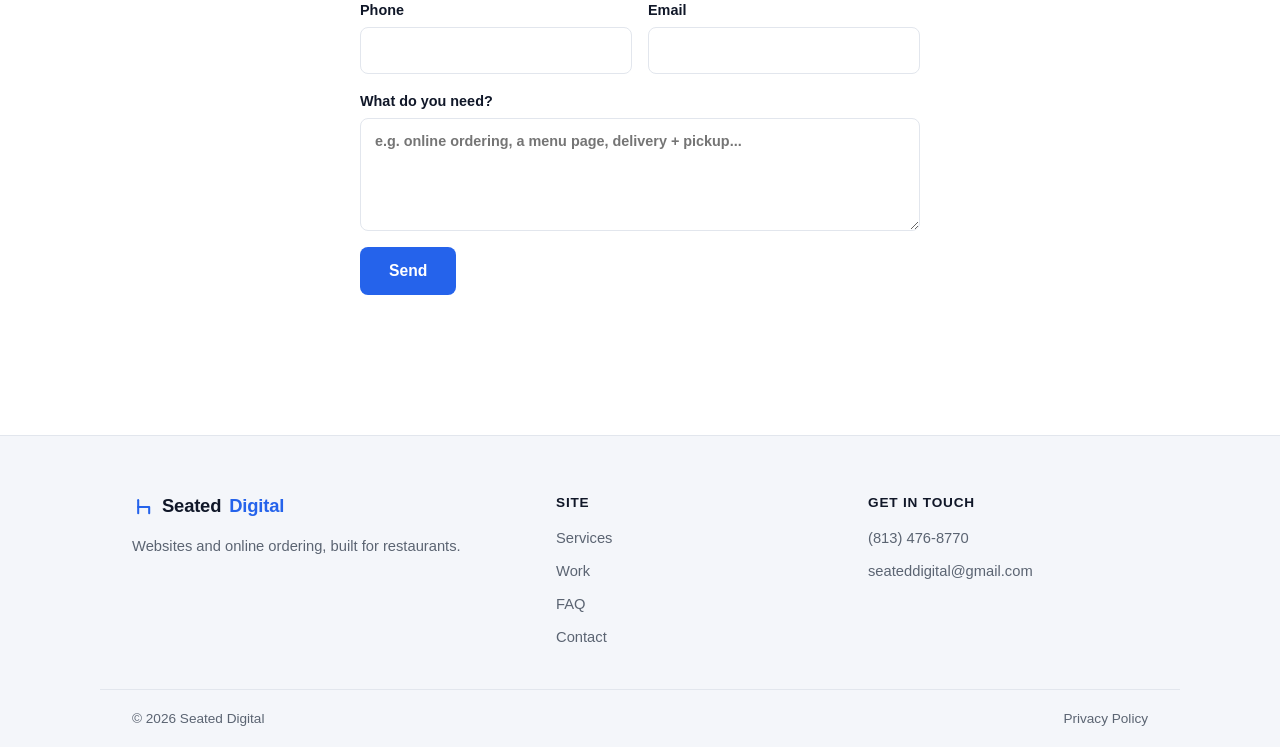
==== commit da1f0717: "Show custom domain in case-study browser mockup; hide demo cart widget until an item is added" ====
--- a/index.html
+++ b/index.html
@@ -157,7 +157,7 @@
         <span class="browser-dot"></span>
         <span class="browser-dot"></span>
         <span class="browser-dot"></span>
-        <span class="browser-url">seated-digital.netlify.app/demo</span>
+        <span class="browser-url">seateddigital.com/demo</span>
       </div>
       <iframe class="browser-frame-iframe" src="demo/index.html" title="Copper Fork live demo" loading="lazy"></iframe>
     </div>
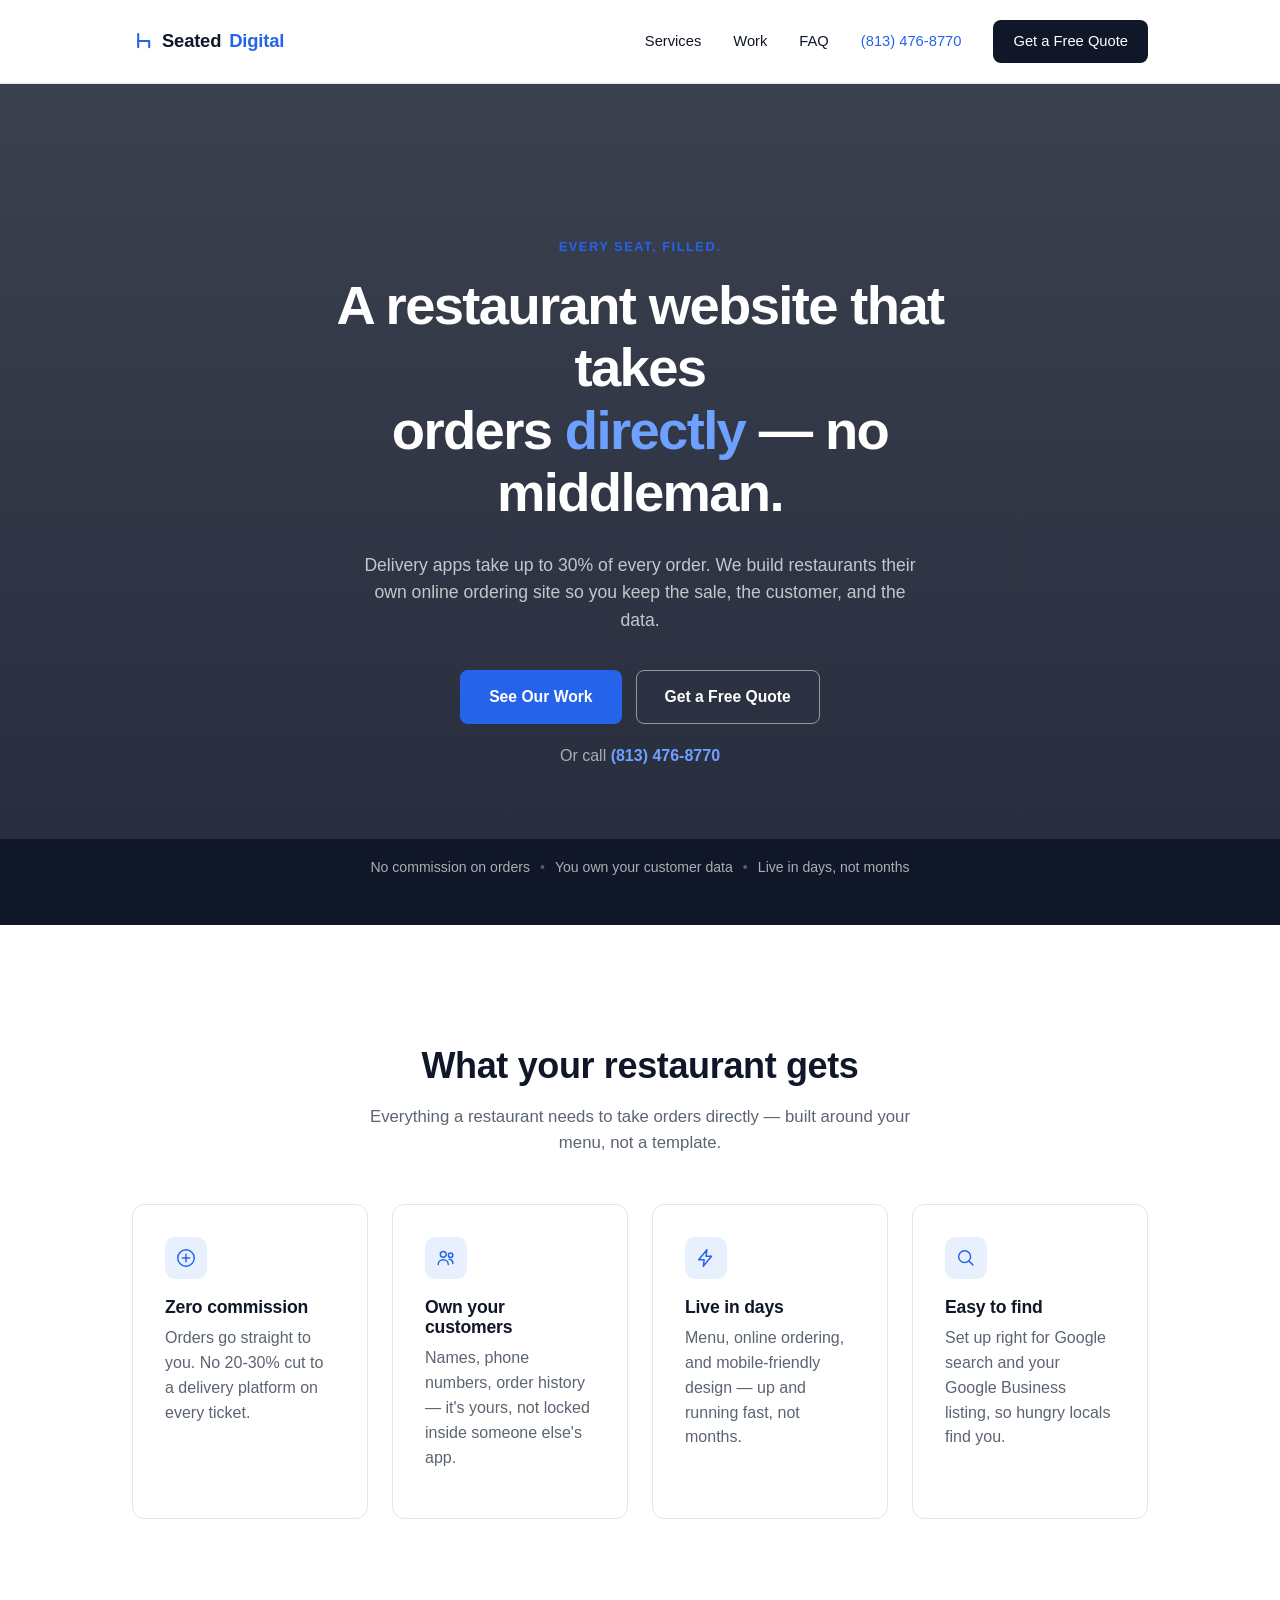
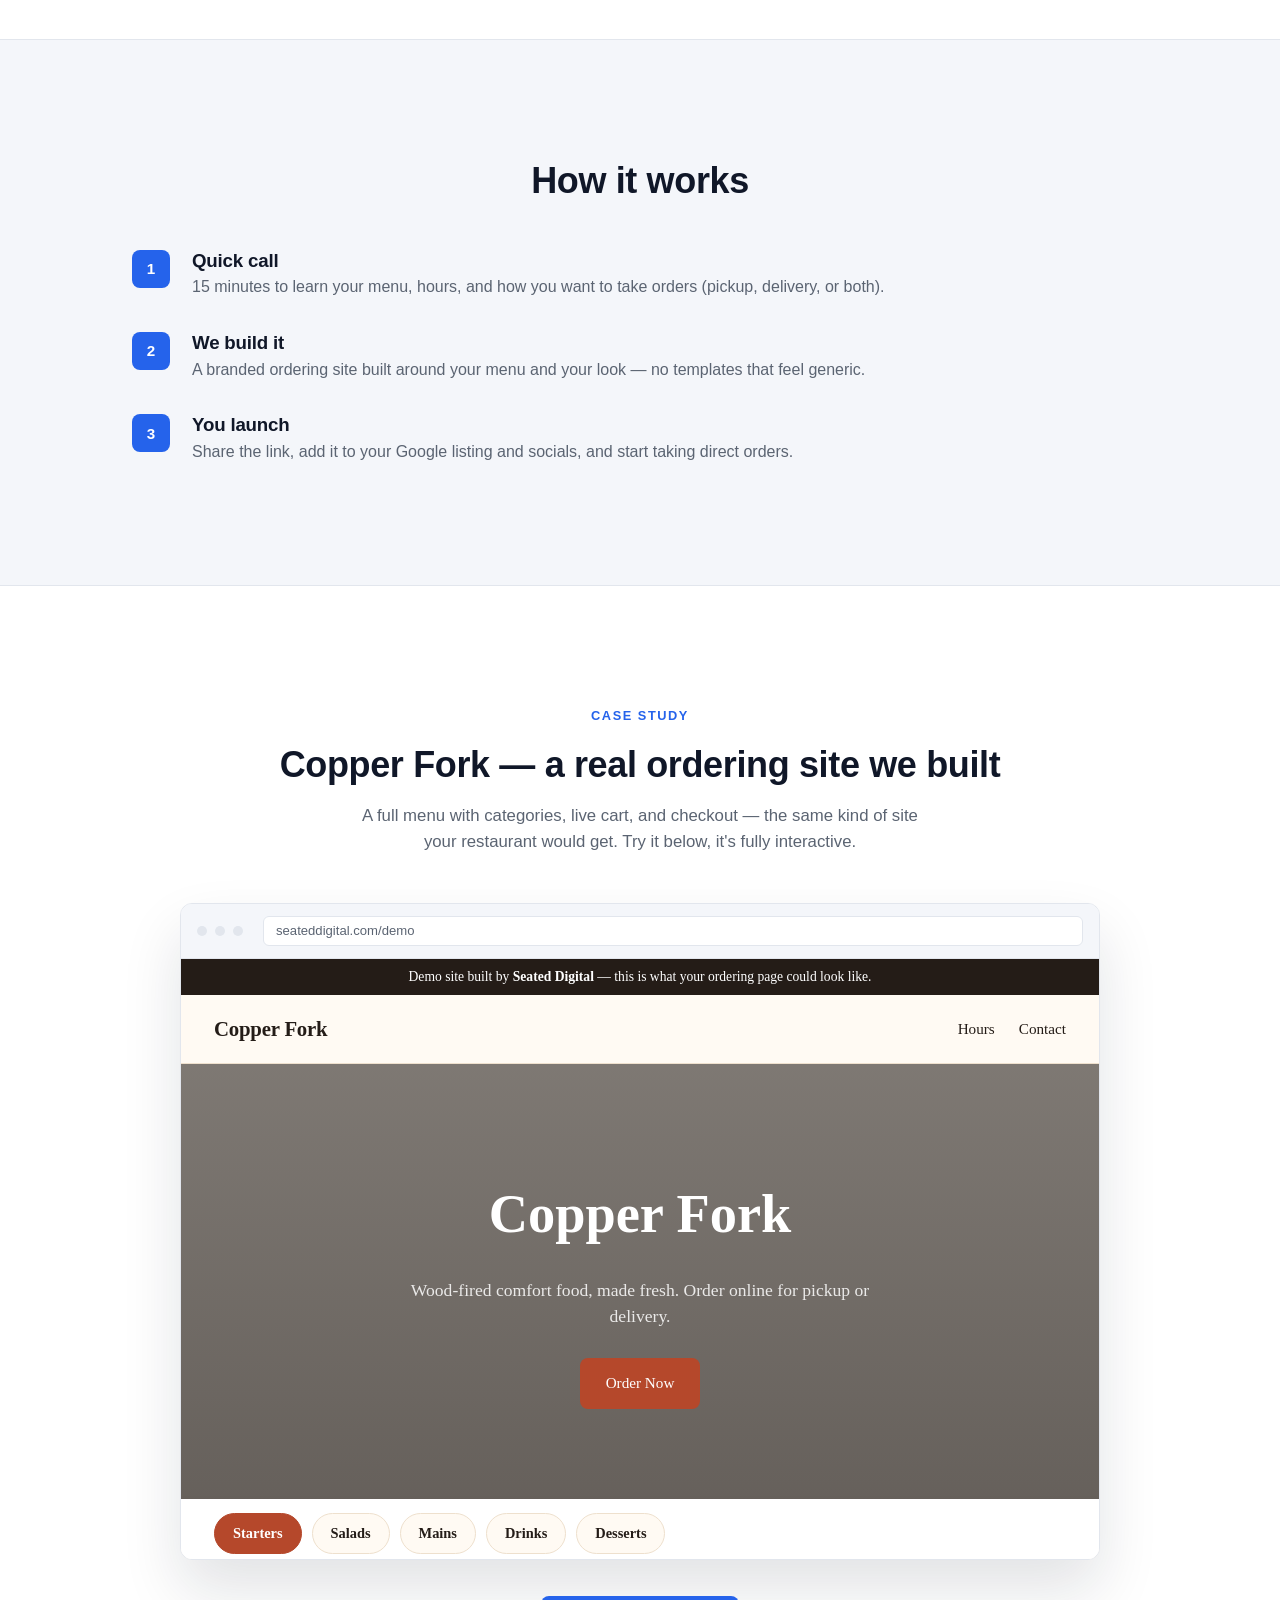
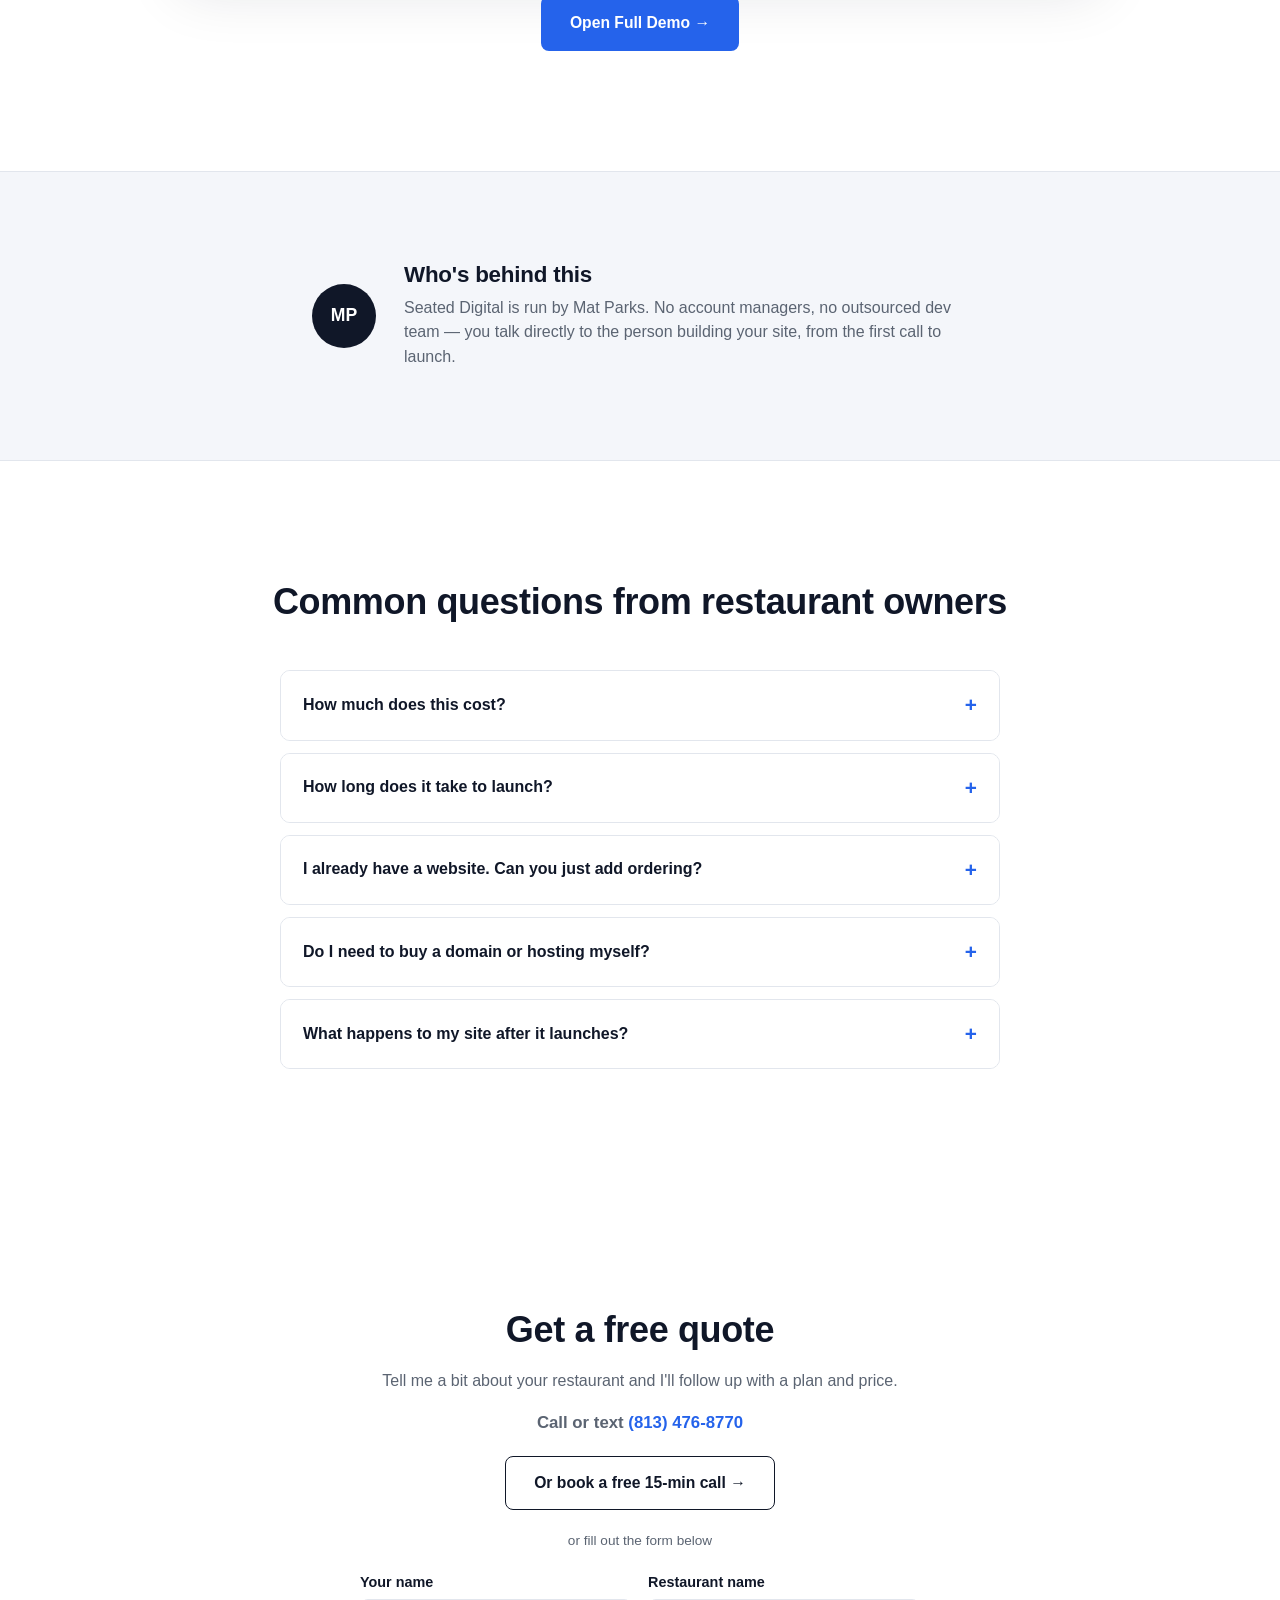
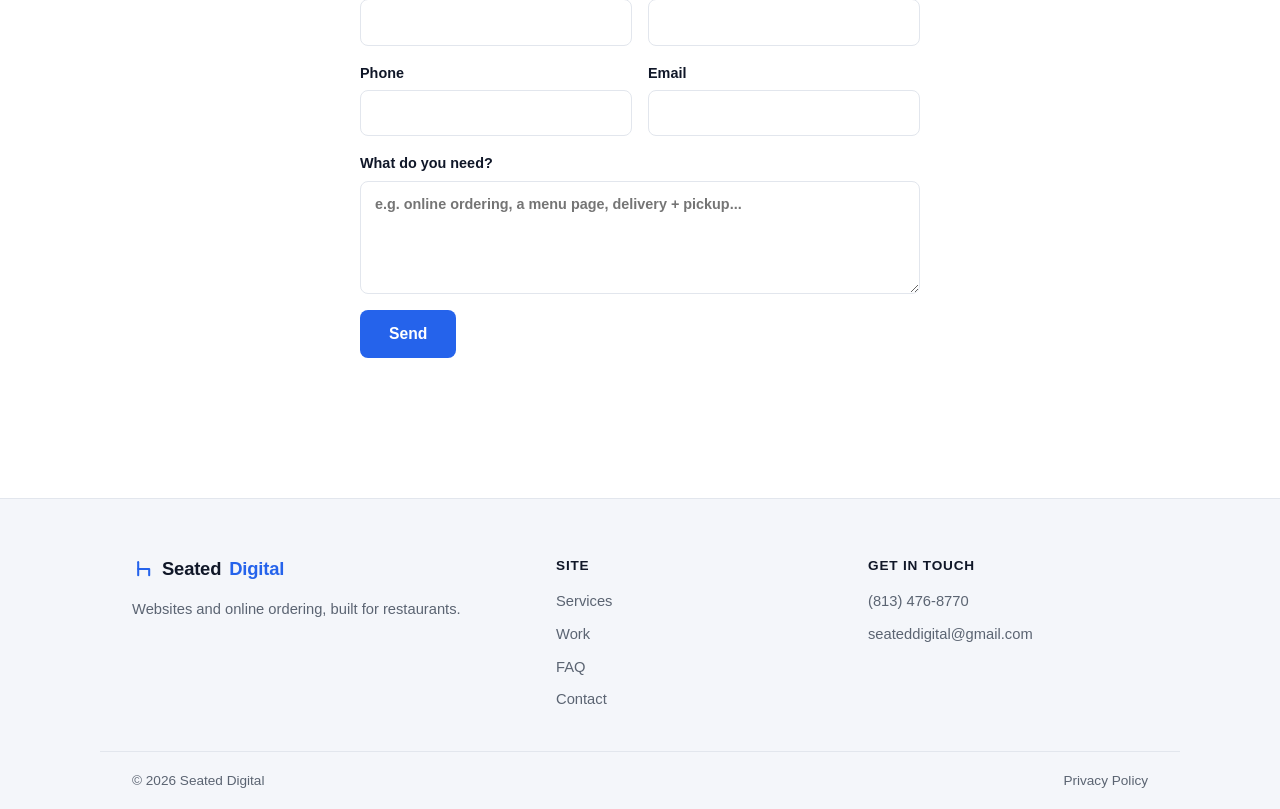
==== commit a8e99678: "SEO: keyword-optimized H1/H2s, ProfessionalService schema markup, sitemap.xml/robots.txt, noindex de" ====
--- a/index.html
+++ b/index.html
@@ -32,6 +32,23 @@
 <meta name="twitter:title" content="Seated Digital — Websites & Online Ordering for Restaurants">
 <meta name="twitter:description" content="No commission, no middleman, live in days. A website that takes orders directly for your restaurant.">
 <meta name="twitter:image" content="https://seateddigital.com/assets/og-image.png">
+
+<script type="application/ld+json">
+{
+  "@context": "https://schema.org",
+  "@type": "ProfessionalService",
+  "name": "Seated Digital",
+  "url": "https://seateddigital.com/",
+  "telephone": "+18134768770",
+  "email": "seateddigital@gmail.com",
+  "description": "Websites and online ordering systems built for restaurants — no commission, no middleman, live in days.",
+  "founder": {
+    "@type": "Person",
+    "name": "Mat Parks"
+  },
+  "serviceType": "Restaurant website design and online ordering systems"
+}
+</script>
 
 <link rel="stylesheet" href="styles.css">
 </head>
@@ -55,7 +72,7 @@
   <div class="hero-overlay"></div>
   <div class="hero-inner">
     <p class="eyebrow">Every seat, filled.</p>
-    <h1>A website that takes<br>orders <em>directly</em> — no middleman.</h1>
+    <h1>A restaurant website that takes<br>orders <em>directly</em> — no middleman.</h1>
     <p class="subhead">
       Delivery apps take up to 30% of every order. We build restaurants their own
       online ordering site so you keep the sale, the customer, and the data.
@@ -80,7 +97,7 @@
 
 <section class="value" id="services">
   <div class="section-inner">
-    <h2 class="reveal">What you get</h2>
+    <h2 class="reveal">What your restaurant gets</h2>
     <p class="section-lede reveal">Everything a restaurant needs to take orders directly — built around your menu, not a template.</p>
     <div class="cards">
       <div class="card reveal">
@@ -182,7 +199,7 @@
 
 <section class="faq" id="faq">
   <div class="section-inner">
-    <h2 class="reveal">Common questions</h2>
+    <h2 class="reveal">Common questions from restaurant owners</h2>
     <div class="faq-list">
       <div class="faq-item reveal">
         <button class="faq-question">
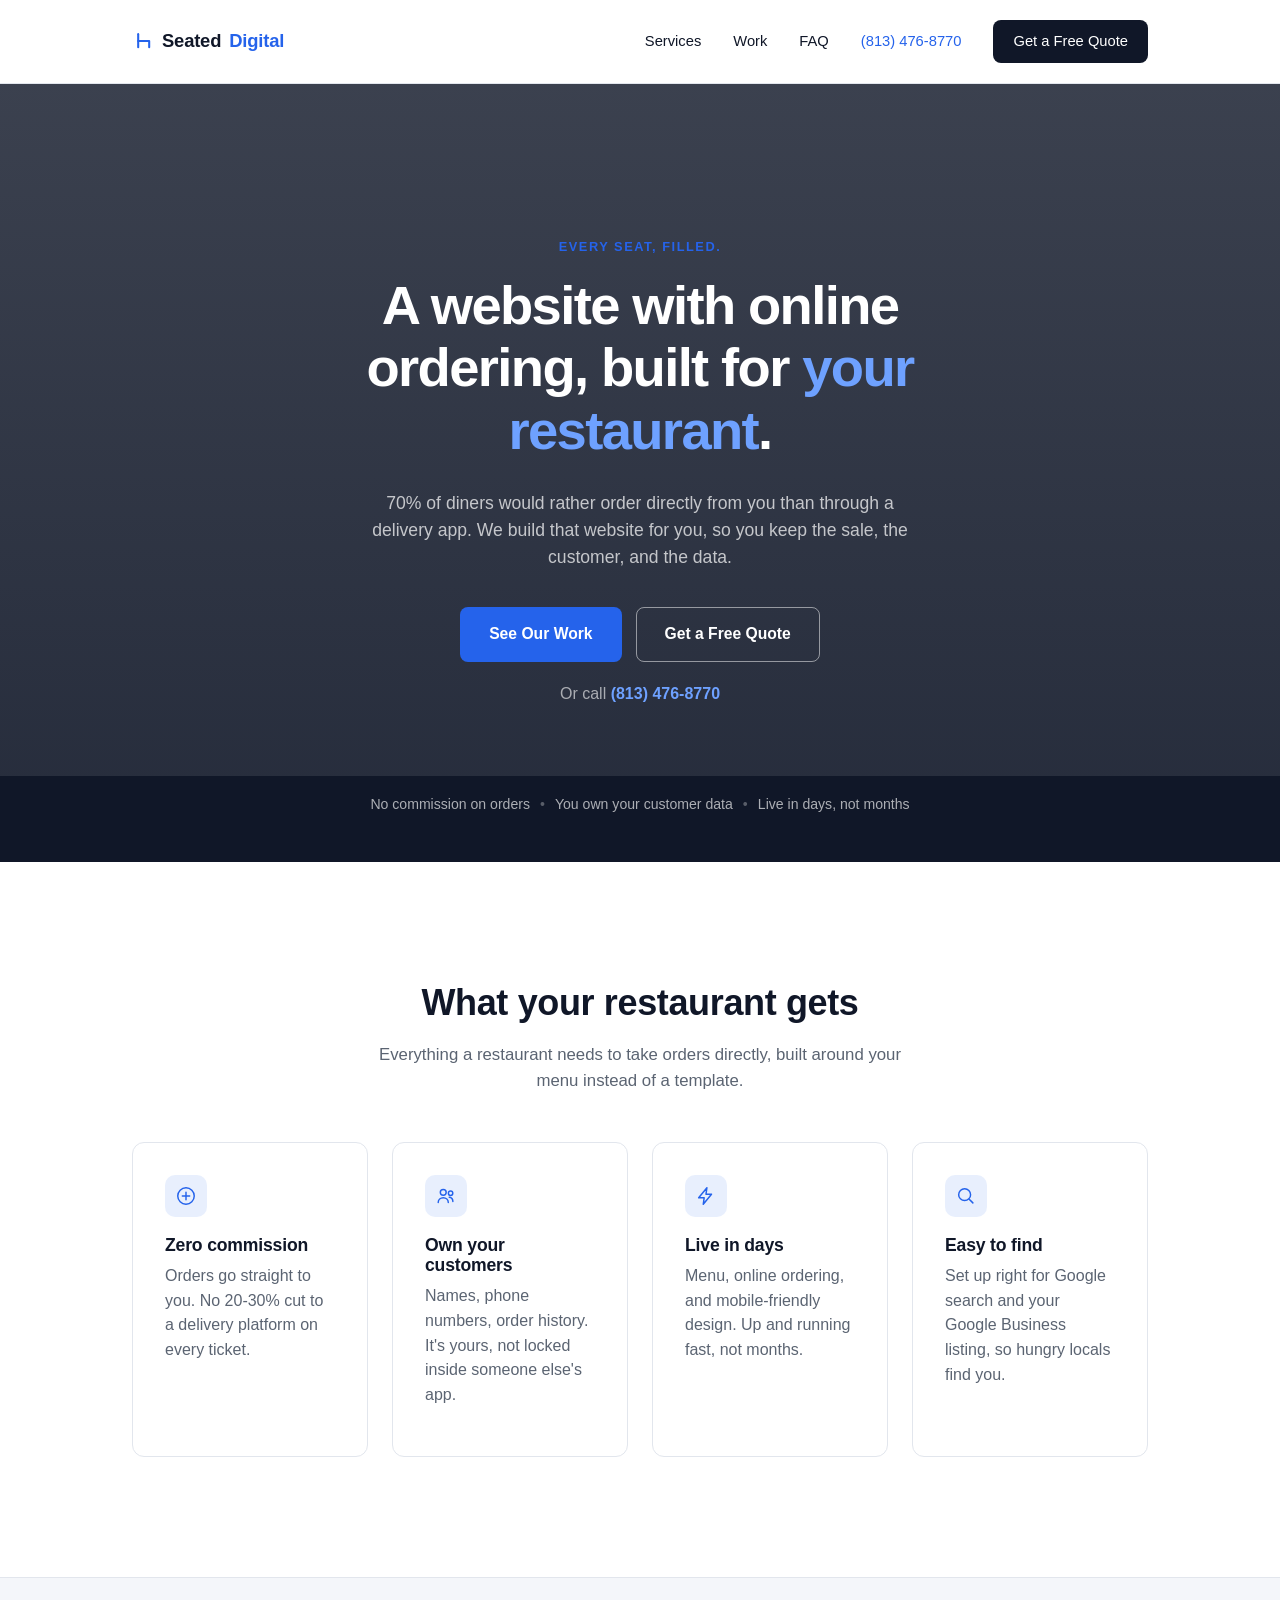
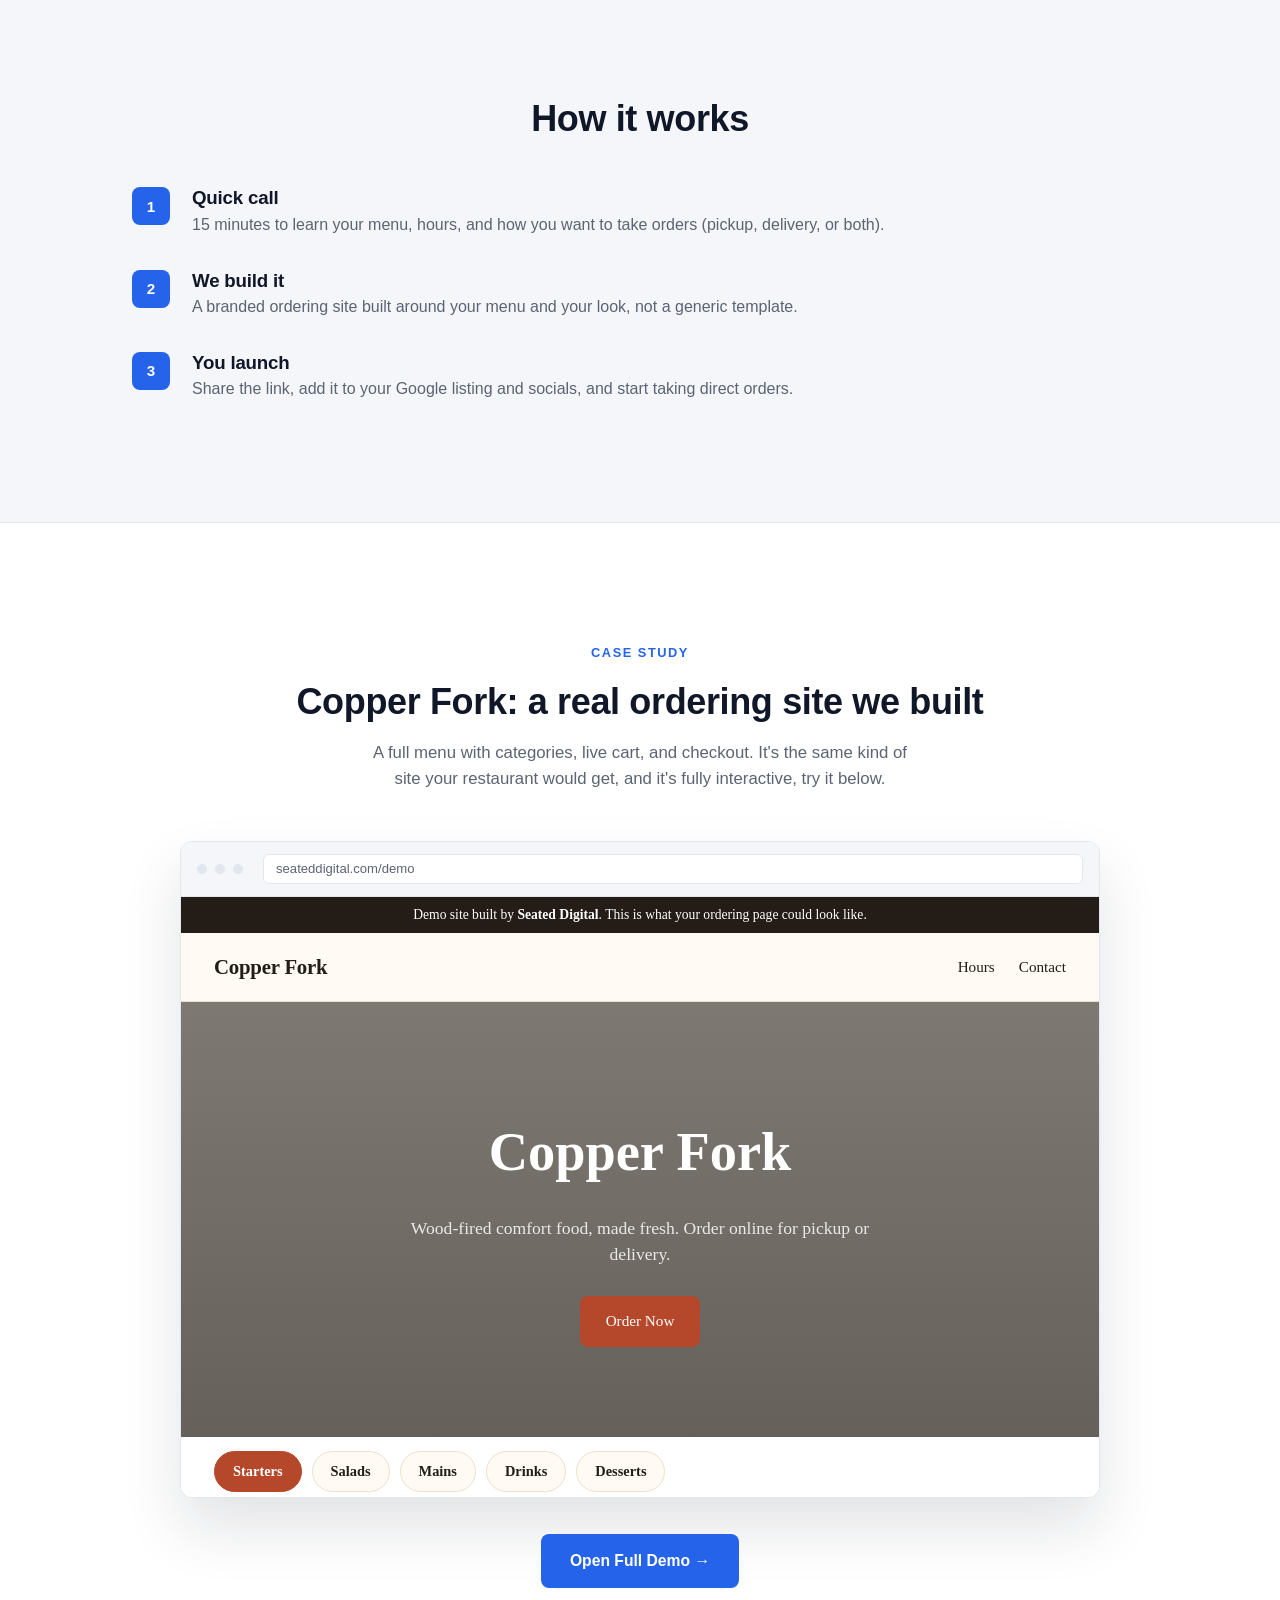
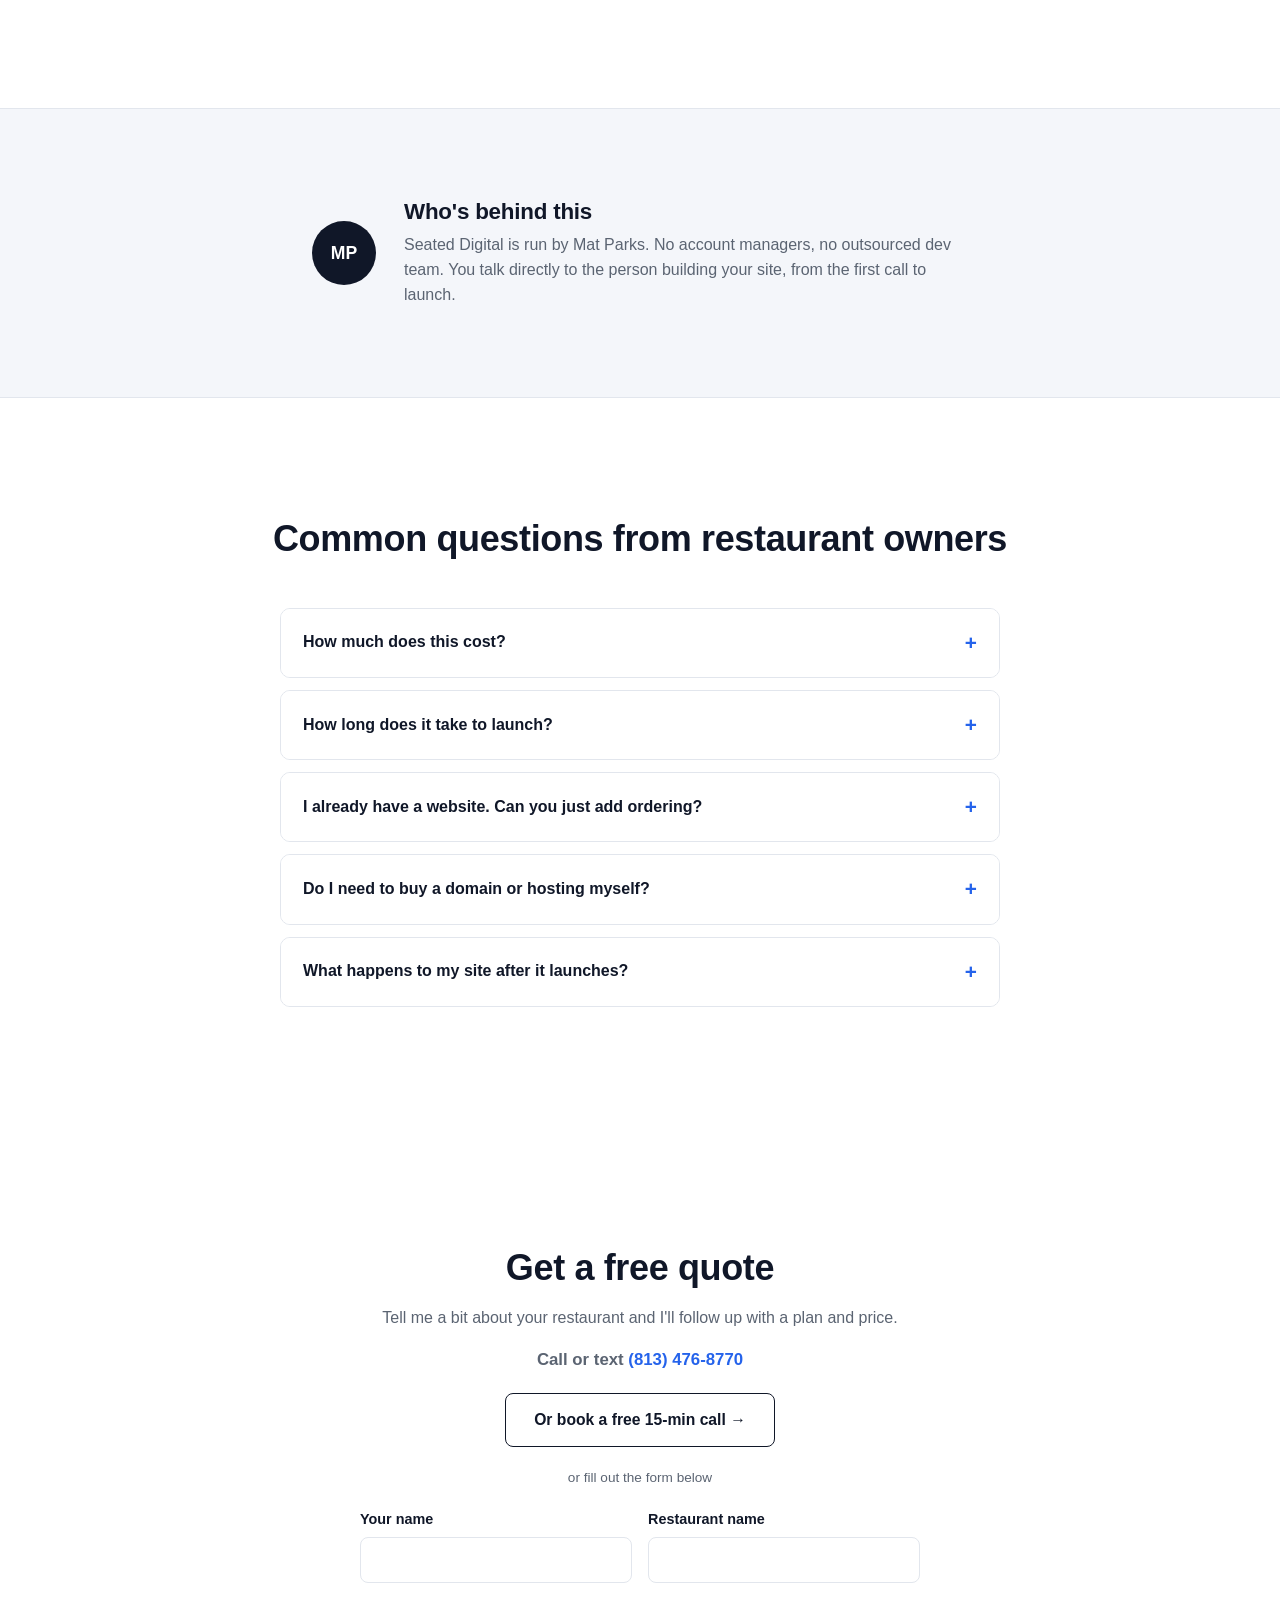
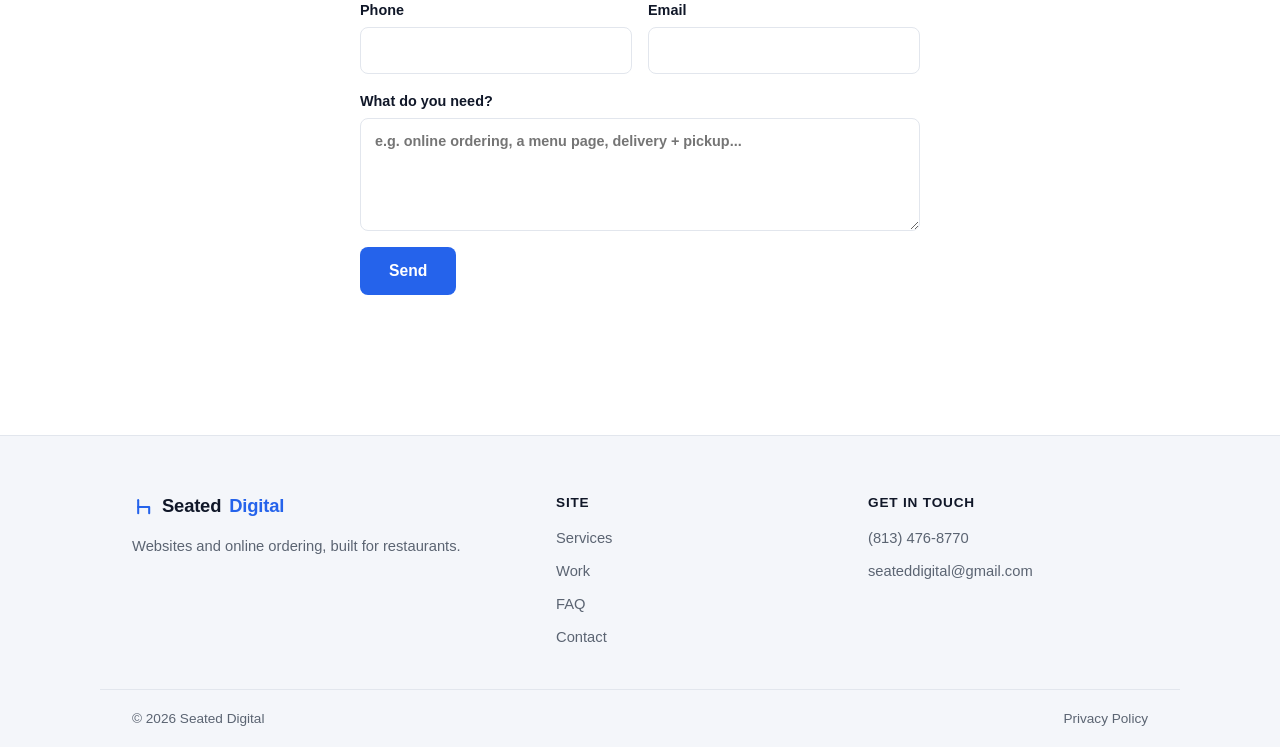
==== commit 905d988d: "Remove em dashes throughout copy, clarify hero messaging with 70% direct-ordering preference stat in" ====
--- a/index.html
+++ b/index.html
@@ -12,8 +12,8 @@
 </script>
 <meta charset="UTF-8">
 <meta name="viewport" content="width=device-width, initial-scale=1.0">
-<title>Seated Digital — Websites & Online Ordering for Restaurants</title>
-<meta name="description" content="Websites and online ordering for restaurants — no commission, no middleman, live in days. Free quote from Seated Digital.">
+<title>Seated Digital | Websites & Online Ordering for Restaurants</title>
+<meta name="description" content="Websites and online ordering for restaurants. No commission, no middleman, live in days. Free quote from Seated Digital.">
 
 <link rel="icon" type="image/svg+xml" href="assets/favicon.svg">
 <link rel="icon" type="image/png" sizes="32x32" href="assets/favicon-32.png">
@@ -22,14 +22,14 @@
 
 <meta property="og:type" content="website">
 <meta property="og:url" content="https://seateddigital.com/">
-<meta property="og:title" content="Seated Digital — Websites & Online Ordering for Restaurants">
+<meta property="og:title" content="Seated Digital | Websites & Online Ordering for Restaurants">
 <meta property="og:description" content="No commission, no middleman, live in days. A website that takes orders directly for your restaurant.">
 <meta property="og:image" content="https://seateddigital.com/assets/og-image.png">
 <meta property="og:image:width" content="1200">
 <meta property="og:image:height" content="630">
 
 <meta name="twitter:card" content="summary_large_image">
-<meta name="twitter:title" content="Seated Digital — Websites & Online Ordering for Restaurants">
+<meta name="twitter:title" content="Seated Digital | Websites & Online Ordering for Restaurants">
 <meta name="twitter:description" content="No commission, no middleman, live in days. A website that takes orders directly for your restaurant.">
 <meta name="twitter:image" content="https://seateddigital.com/assets/og-image.png">
 
@@ -41,7 +41,7 @@
   "url": "https://seateddigital.com/",
   "telephone": "+18134768770",
   "email": "seateddigital@gmail.com",
-  "description": "Websites and online ordering systems built for restaurants — no commission, no middleman, live in days.",
+  "description": "Websites and online ordering systems built for restaurants. No commission, no middleman, live in days.",
   "founder": {
     "@type": "Person",
     "name": "Mat Parks"
@@ -72,10 +72,10 @@
   <div class="hero-overlay"></div>
   <div class="hero-inner">
     <p class="eyebrow">Every seat, filled.</p>
-    <h1>A restaurant website that takes<br>orders <em>directly</em> — no middleman.</h1>
+    <h1>A website with online ordering, built for <em>your restaurant</em>.</h1>
     <p class="subhead">
-      Delivery apps take up to 30% of every order. We build restaurants their own
-      online ordering site so you keep the sale, the customer, and the data.
+      70% of diners would rather order directly from you than through a delivery app.
+      We build that website for you, so you keep the sale, the customer, and the data.
     </p>
     <div class="hero-actions">
       <a href="#work" class="btn btn-primary" data-ga-event="cta_click" data-ga-label="hero_see_work">See Our Work</a>
@@ -98,7 +98,7 @@
 <section class="value" id="services">
   <div class="section-inner">
     <h2 class="reveal">What your restaurant gets</h2>
-    <p class="section-lede reveal">Everything a restaurant needs to take orders directly — built around your menu, not a template.</p>
+    <p class="section-lede reveal">Everything a restaurant needs to take orders directly, built around your menu instead of a template.</p>
     <div class="cards">
       <div class="card reveal">
         <div class="card-icon">
@@ -112,14 +112,14 @@
           <svg viewBox="0 0 24 24" fill="none" stroke="currentColor" stroke-width="1.6"><circle cx="9" cy="8" r="3.2"/><path d="M3.5 19c0-3 2.5-5.2 5.5-5.2s5.5 2.2 5.5 5.2" stroke-linecap="round"/><circle cx="17" cy="9" r="2.4"/><path d="M15.5 13.3c2.3.3 4 2.2 4 4.7" stroke-linecap="round"/></svg>
         </div>
         <h3>Own your customers</h3>
-        <p>Names, phone numbers, order history — it's yours, not locked inside someone else's app.</p>
+        <p>Names, phone numbers, order history. It's yours, not locked inside someone else's app.</p>
       </div>
       <div class="card reveal">
         <div class="card-icon">
           <svg viewBox="0 0 24 24" fill="none" stroke="currentColor" stroke-width="1.6"><path d="M13 3 4 14h6l-1 7 9-11h-6l1-7Z" stroke-linejoin="round"/></svg>
         </div>
         <h3>Live in days</h3>
-        <p>Menu, online ordering, and mobile-friendly design — up and running fast, not months.</p>
+        <p>Menu, online ordering, and mobile-friendly design. Up and running fast, not months.</p>
       </div>
       <div class="card reveal">
         <div class="card-icon">
@@ -147,7 +147,7 @@
         <span class="step-num">2</span>
         <div>
           <h3>We build it</h3>
-          <p>A branded ordering site built around your menu and your look — no templates that feel generic.</p>
+          <p>A branded ordering site built around your menu and your look, not a generic template.</p>
         </div>
       </li>
       <li class="reveal">
@@ -164,10 +164,10 @@
 <section class="work" id="work">
   <div class="section-inner">
     <p class="eyebrow eyebrow-dark reveal">Case study</p>
-    <h2 class="reveal">Copper Fork — a real ordering site we built</h2>
+    <h2 class="reveal">Copper Fork: a real ordering site we built</h2>
     <p class="section-lede reveal">
-      A full menu with categories, live cart, and checkout — the same kind of site
-      your restaurant would get. Try it below, it's fully interactive.
+      A full menu with categories, live cart, and checkout. It's the same kind of site
+      your restaurant would get, and it's fully interactive, try it below.
     </p>
     <div class="browser-frame reveal">
       <div class="browser-bar">
@@ -190,8 +190,8 @@
     <div>
       <h2>Who's behind this</h2>
       <p>
-        Seated Digital is run by Mat Parks. No account managers, no outsourced dev team —
-        you talk directly to the person building your site, from the first call to launch.
+        Seated Digital is run by Mat Parks. No account managers, no outsourced dev team.
+        You talk directly to the person building your site, from the first call to launch.
       </p>
     </div>
   </div>
@@ -207,7 +207,7 @@
           <span class="faq-icon">+</span>
         </button>
         <div class="faq-answer">
-          <p>It depends on your menu size and what you need (pickup only vs. pickup + delivery, etc.). Book a free call and you'll get a straight price before any work starts — no surprise invoices.</p>
+          <p>It depends on your menu size and what you need (pickup only vs. pickup + delivery, etc.). Book a free call and you'll get a straight price before any work starts, with no surprise invoices.</p>
         </div>
       </div>
       <div class="faq-item reveal">
@@ -225,7 +225,7 @@
           <span class="faq-icon">+</span>
         </button>
         <div class="faq-answer">
-          <p>Yes — I can add direct ordering to an existing site, or build a fresh one if your current site needs a refresh anyway.</p>
+          <p>Yes, I can add direct ordering to an existing site, or build a fresh one if your current site needs a refresh anyway.</p>
         </div>
       </div>
       <div class="faq-item reveal">
@@ -234,7 +234,7 @@
           <span class="faq-icon">+</span>
         </button>
         <div class="faq-answer">
-          <p>If you already own a domain, I connect it. If not, I'll walk you through buying one — it's usually about $12–20/year and stays in your name, not mine.</p>
+          <p>If you already own a domain, I connect it. If not, I'll walk you through buying one. It's usually about $12 to $20 per year, and it stays in your name, not mine.</p>
         </div>
       </div>
       <div class="faq-item reveal">
